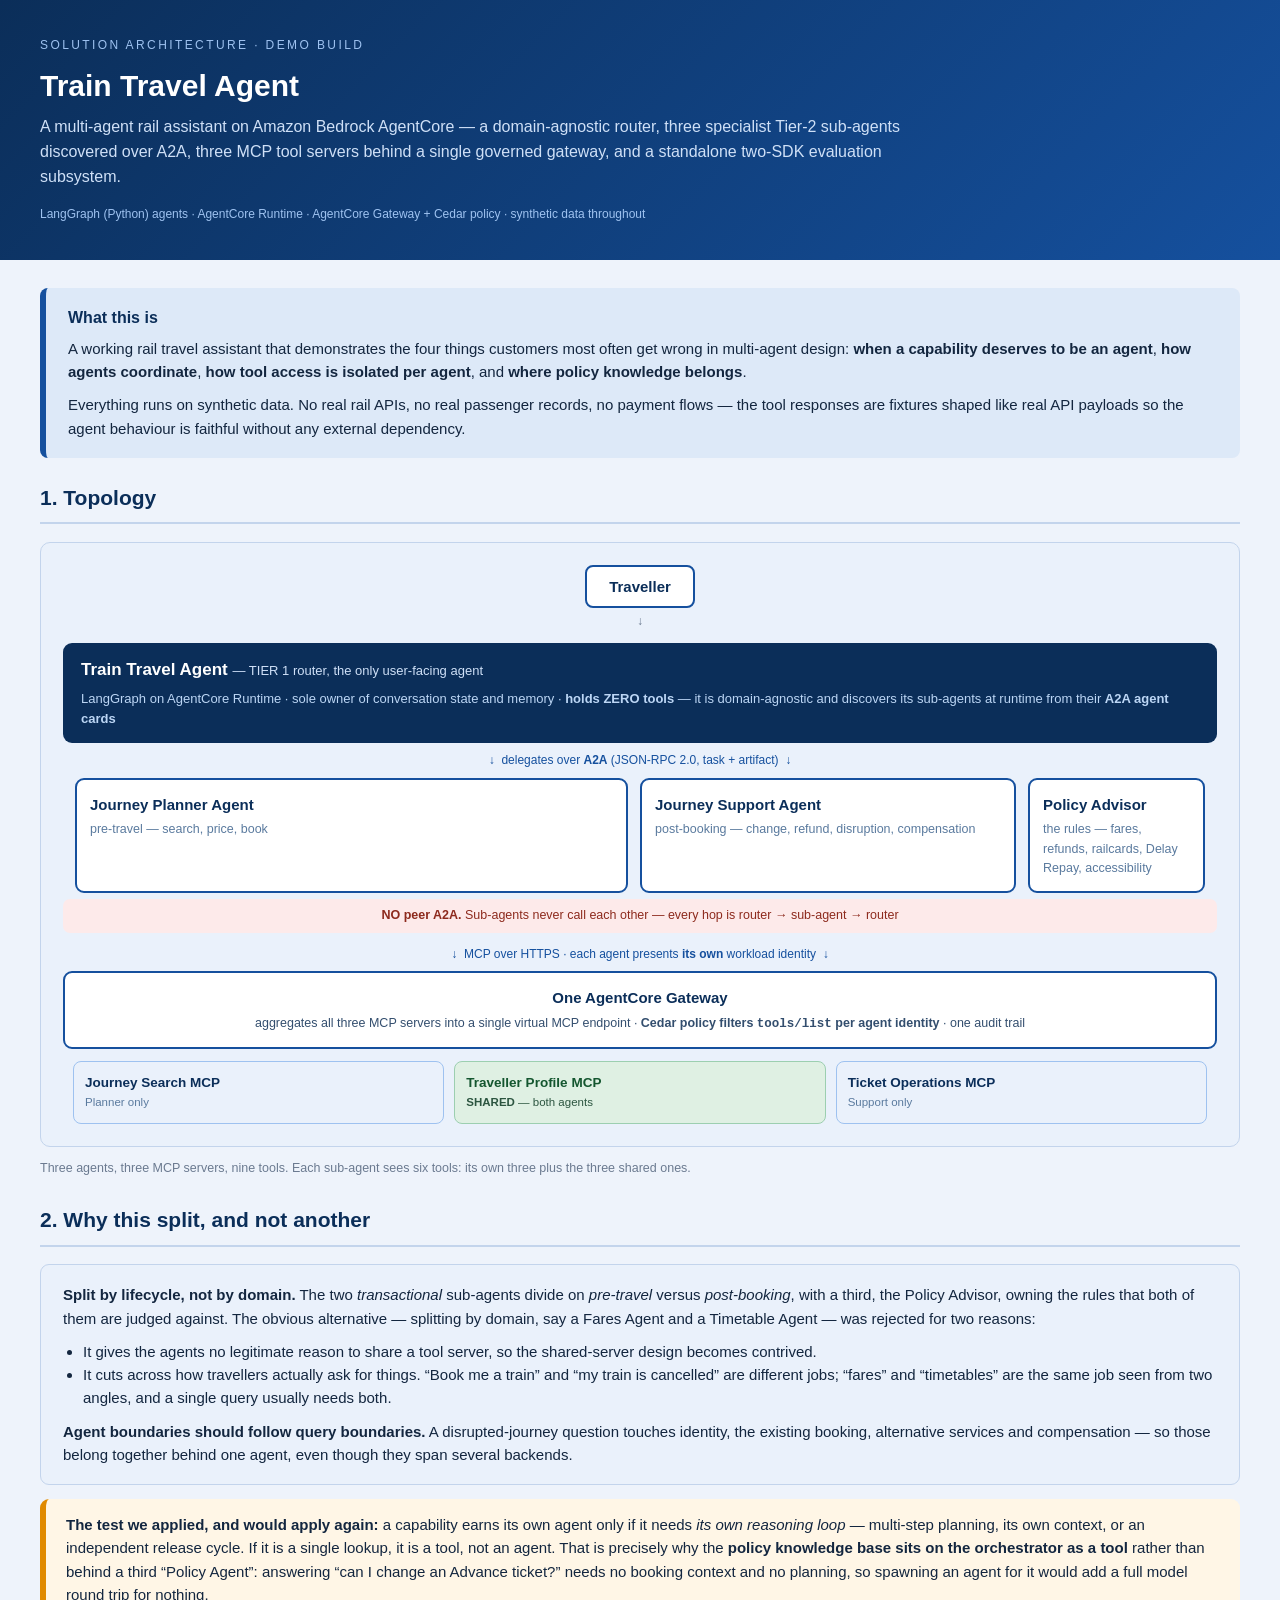
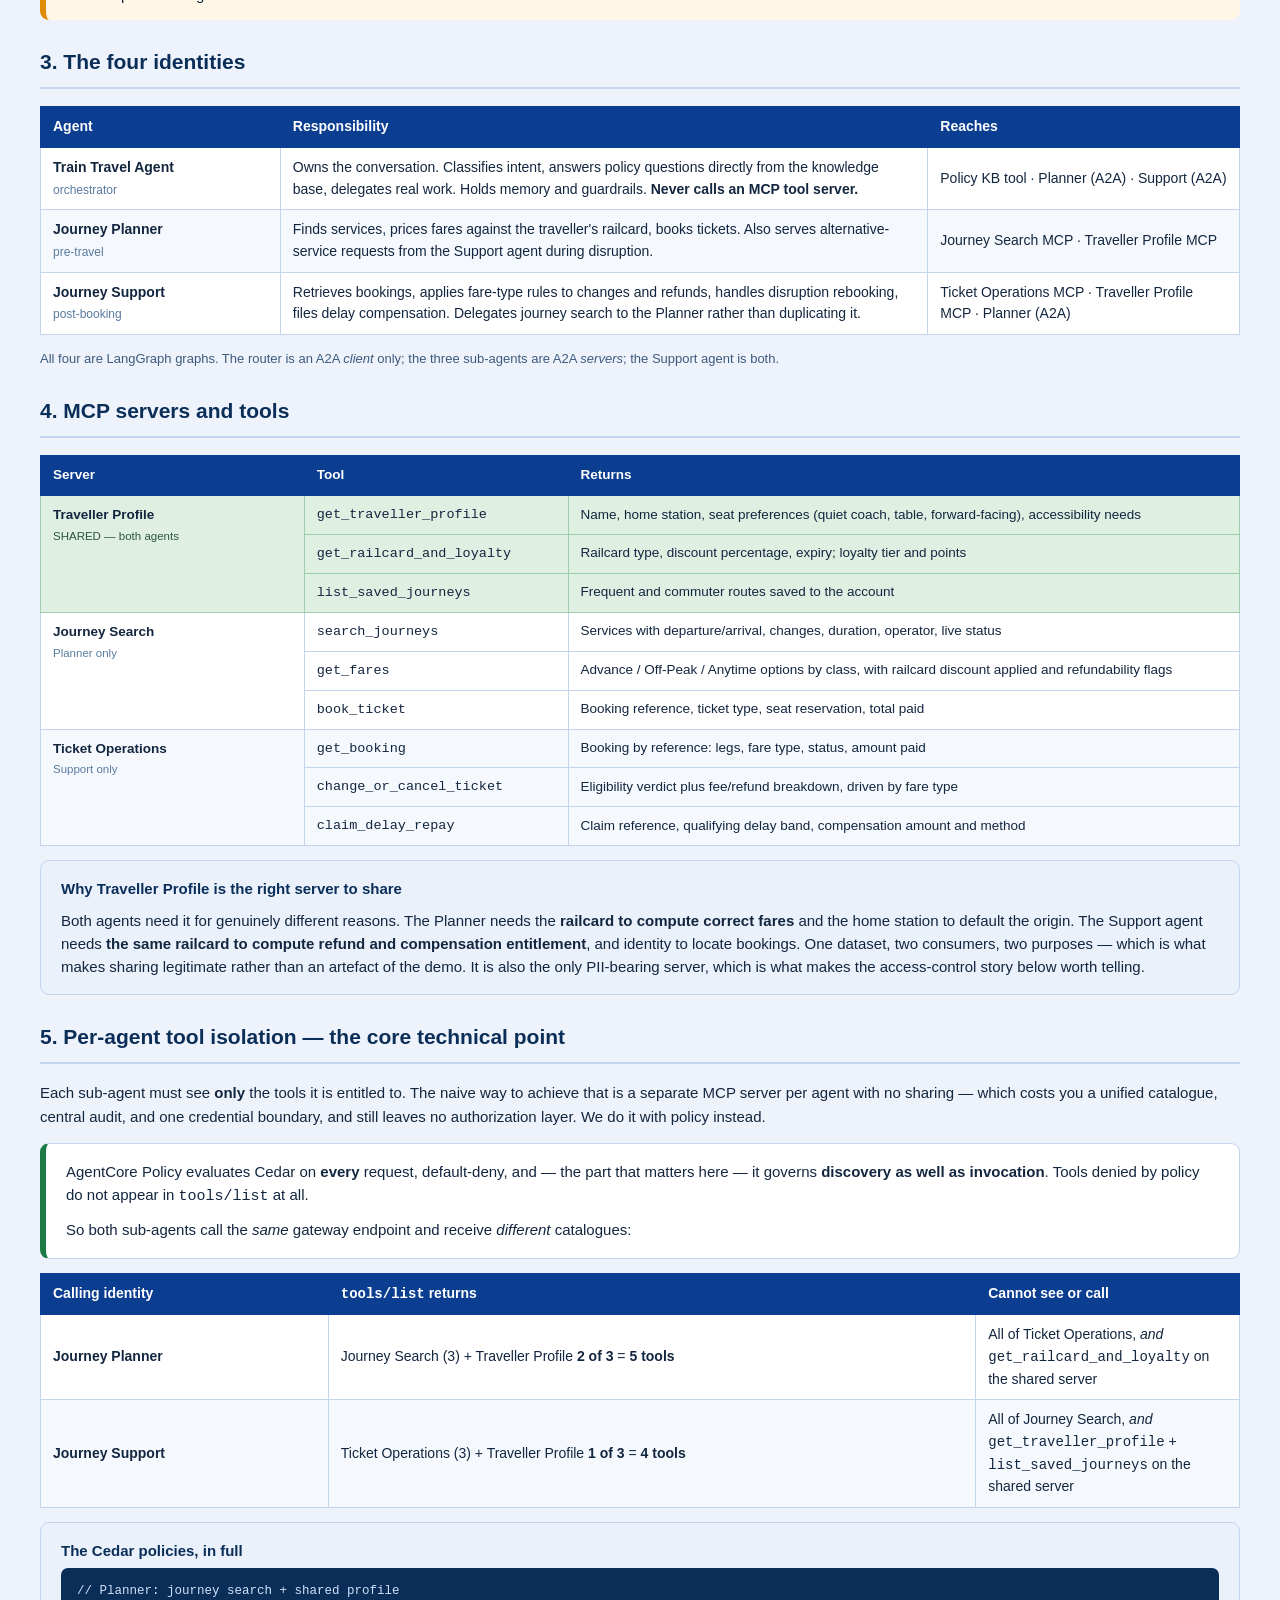
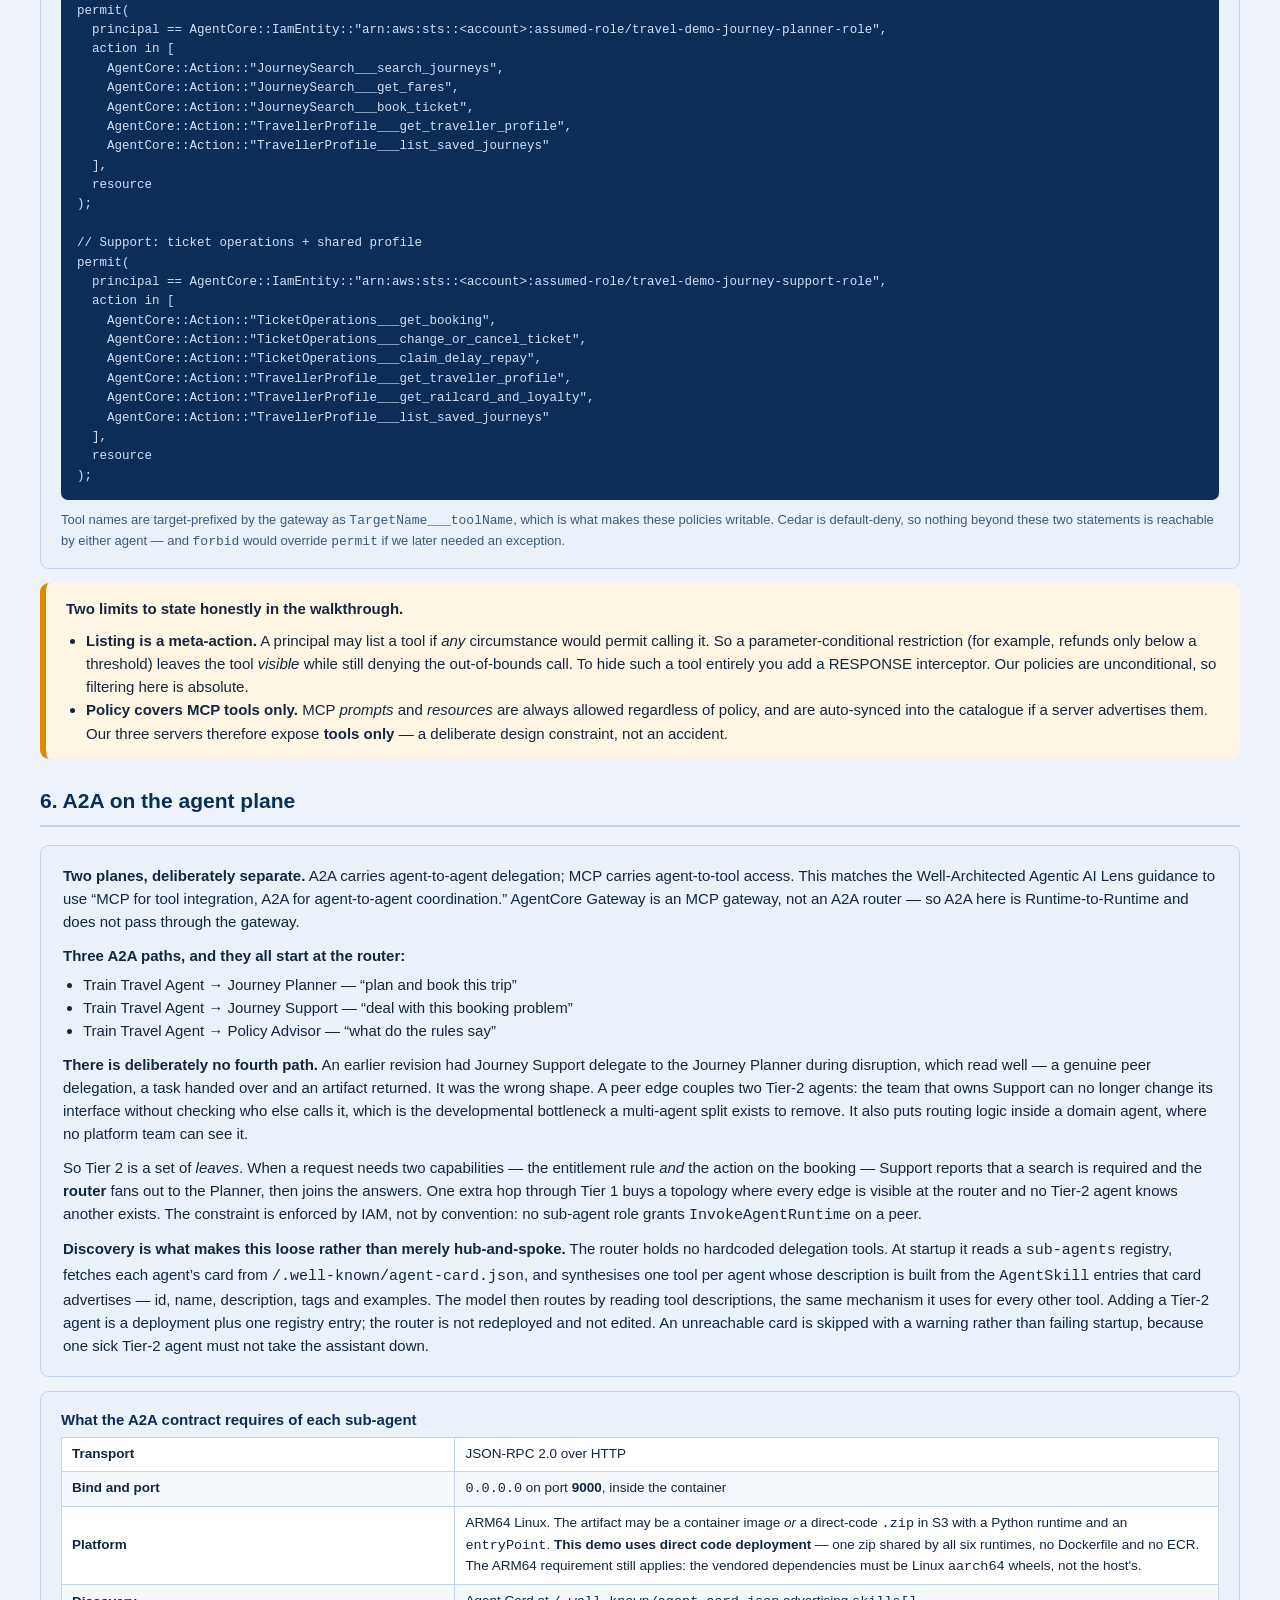
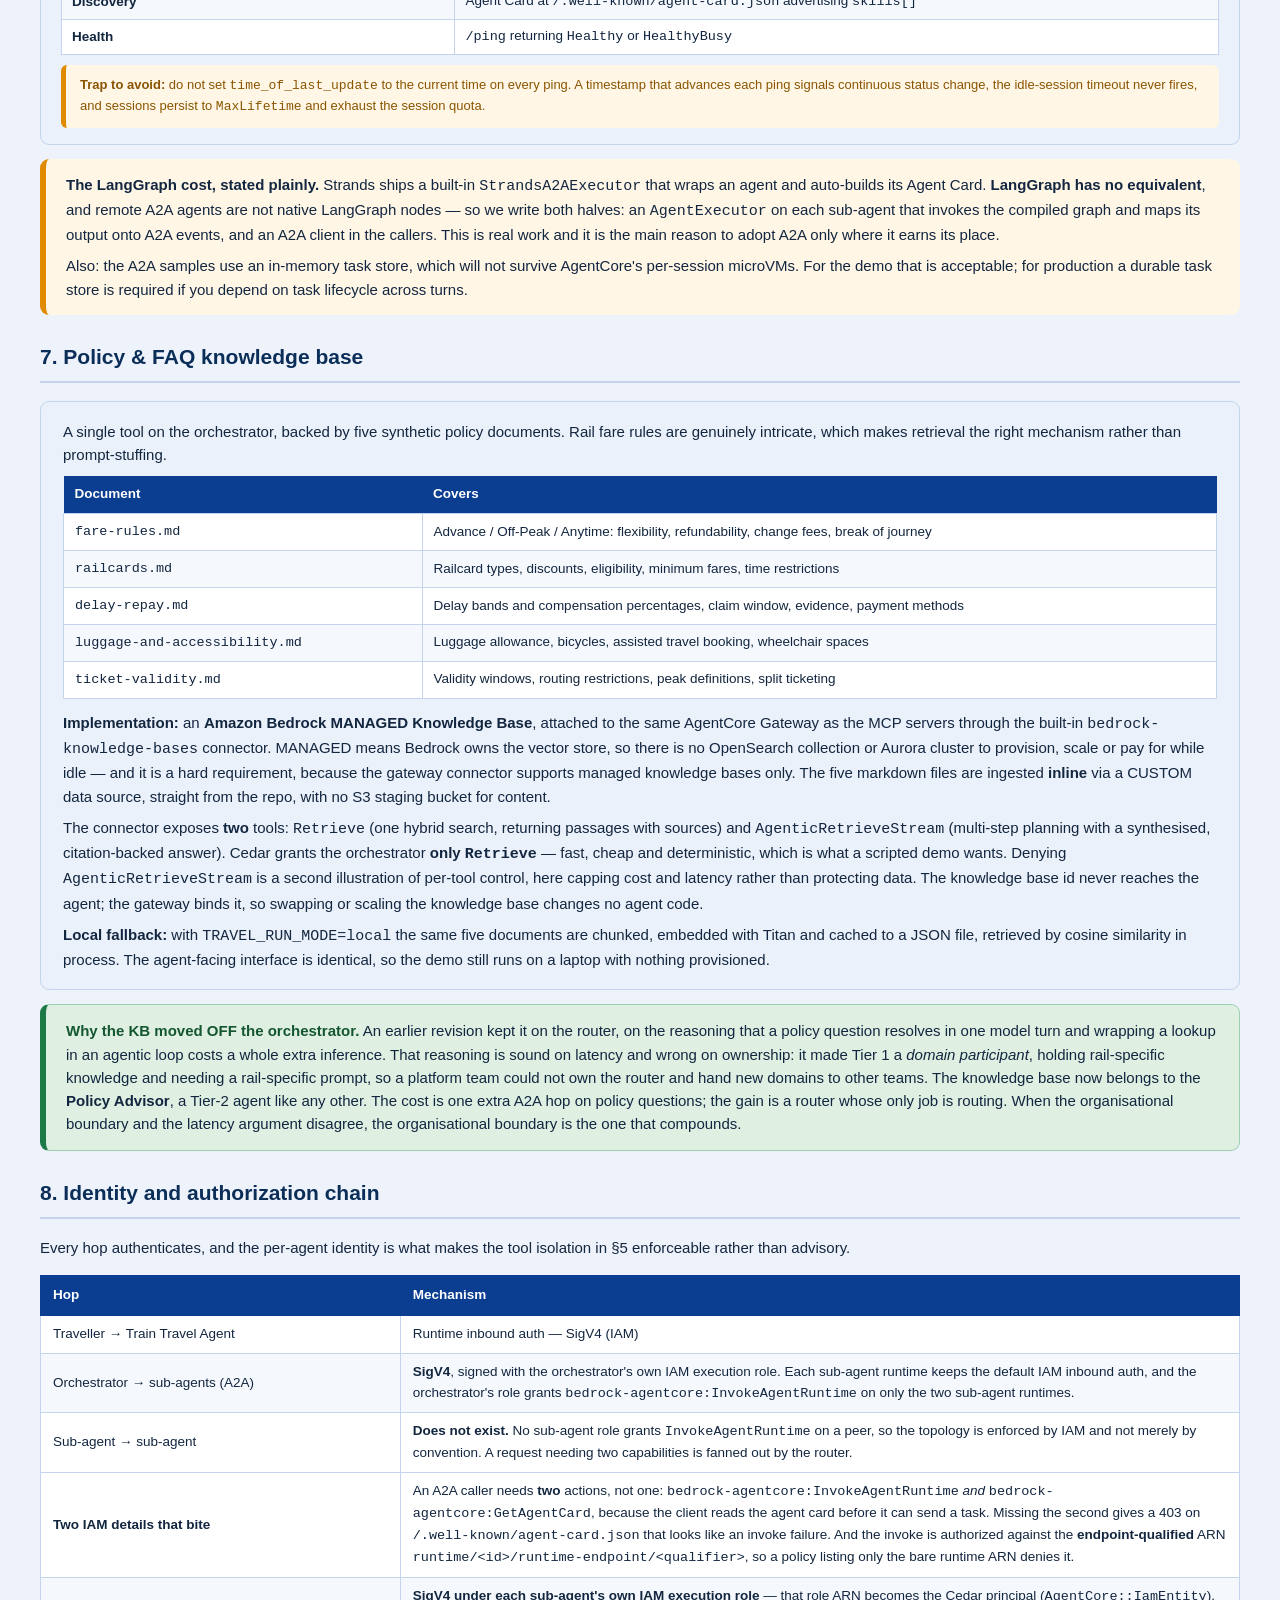
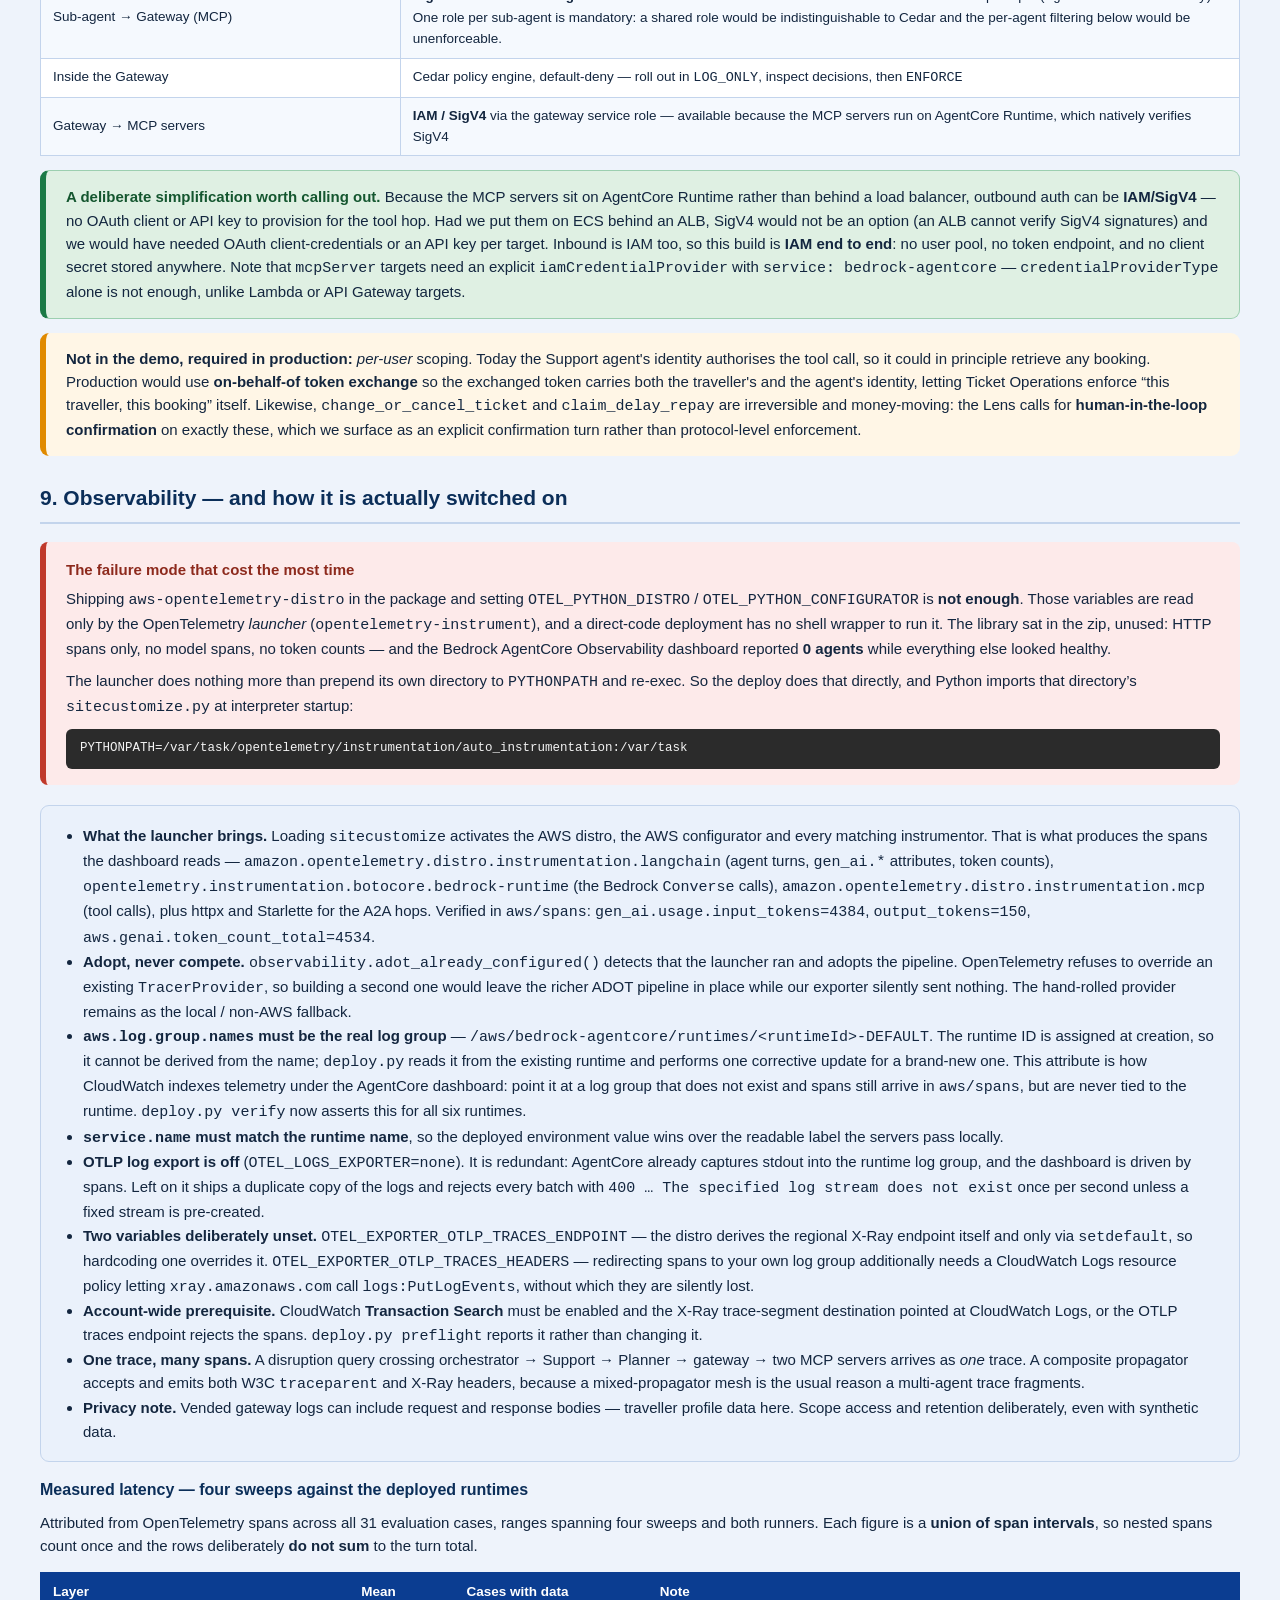
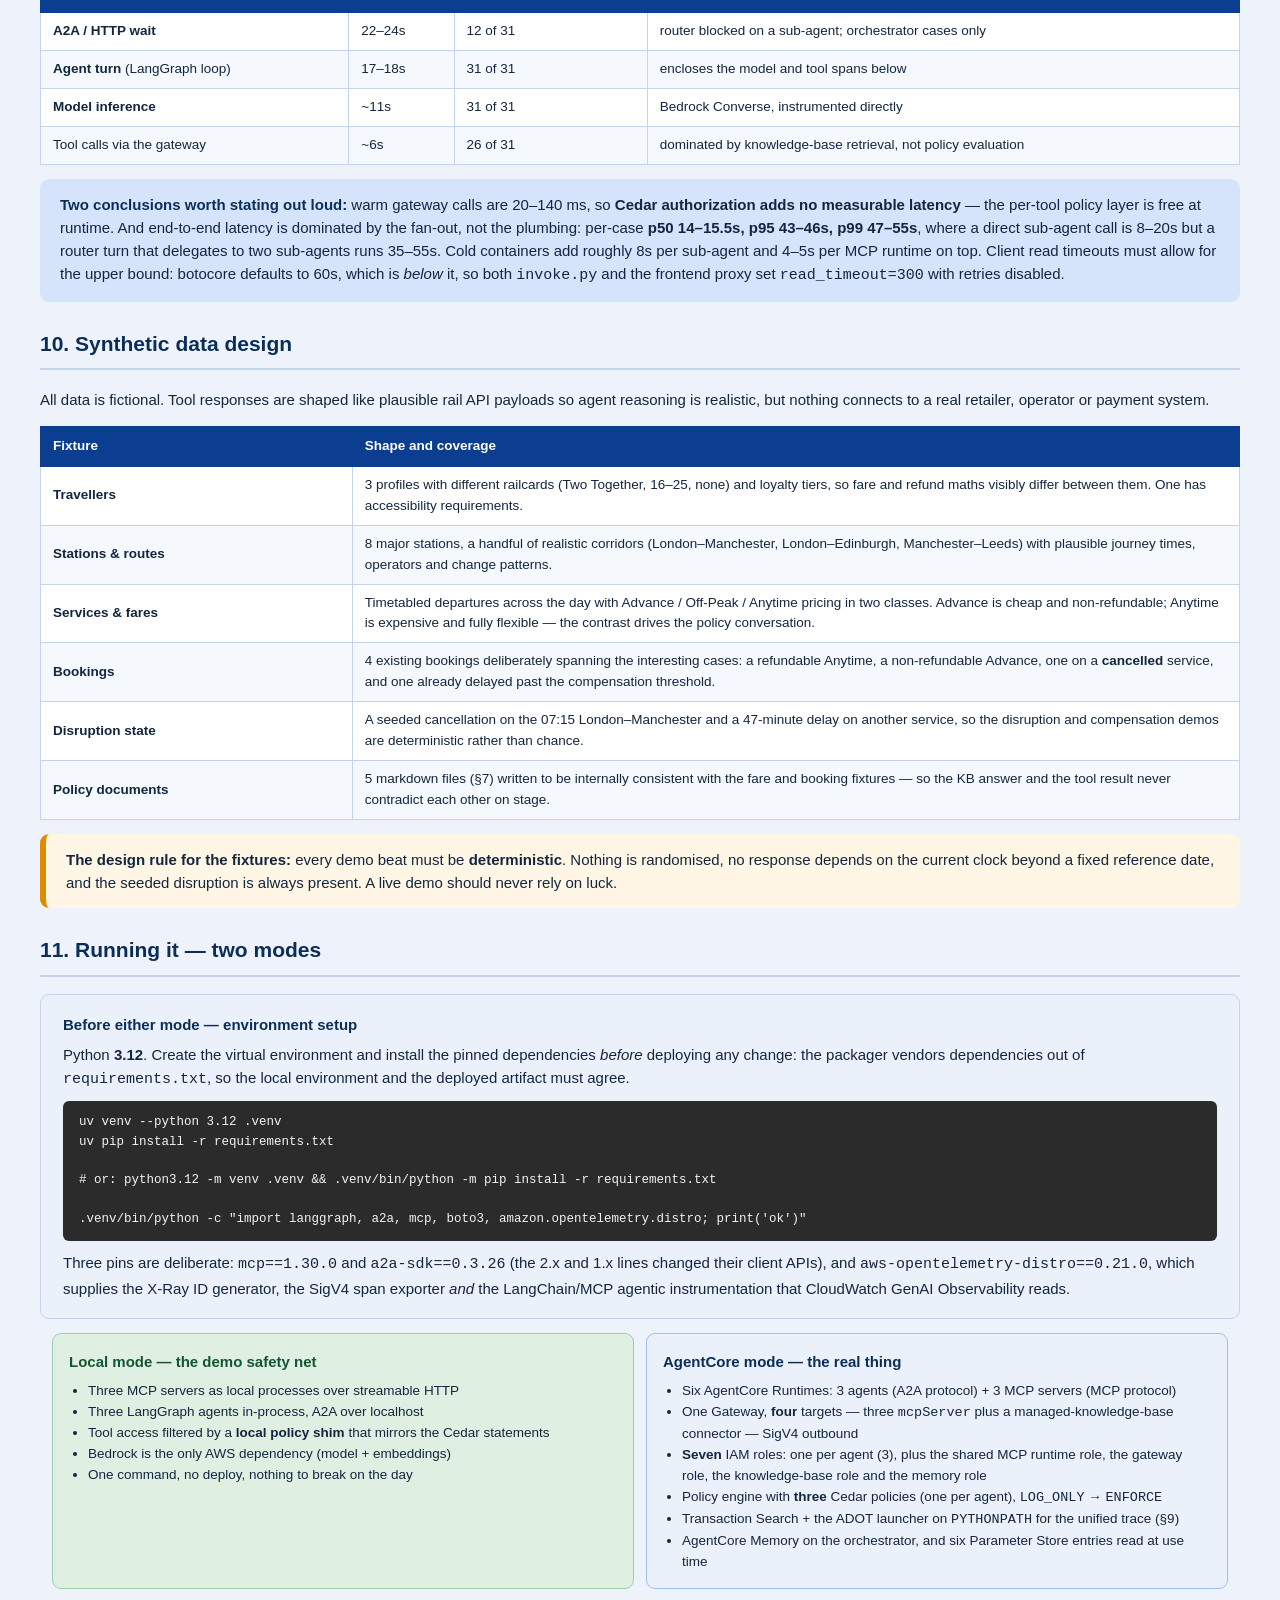
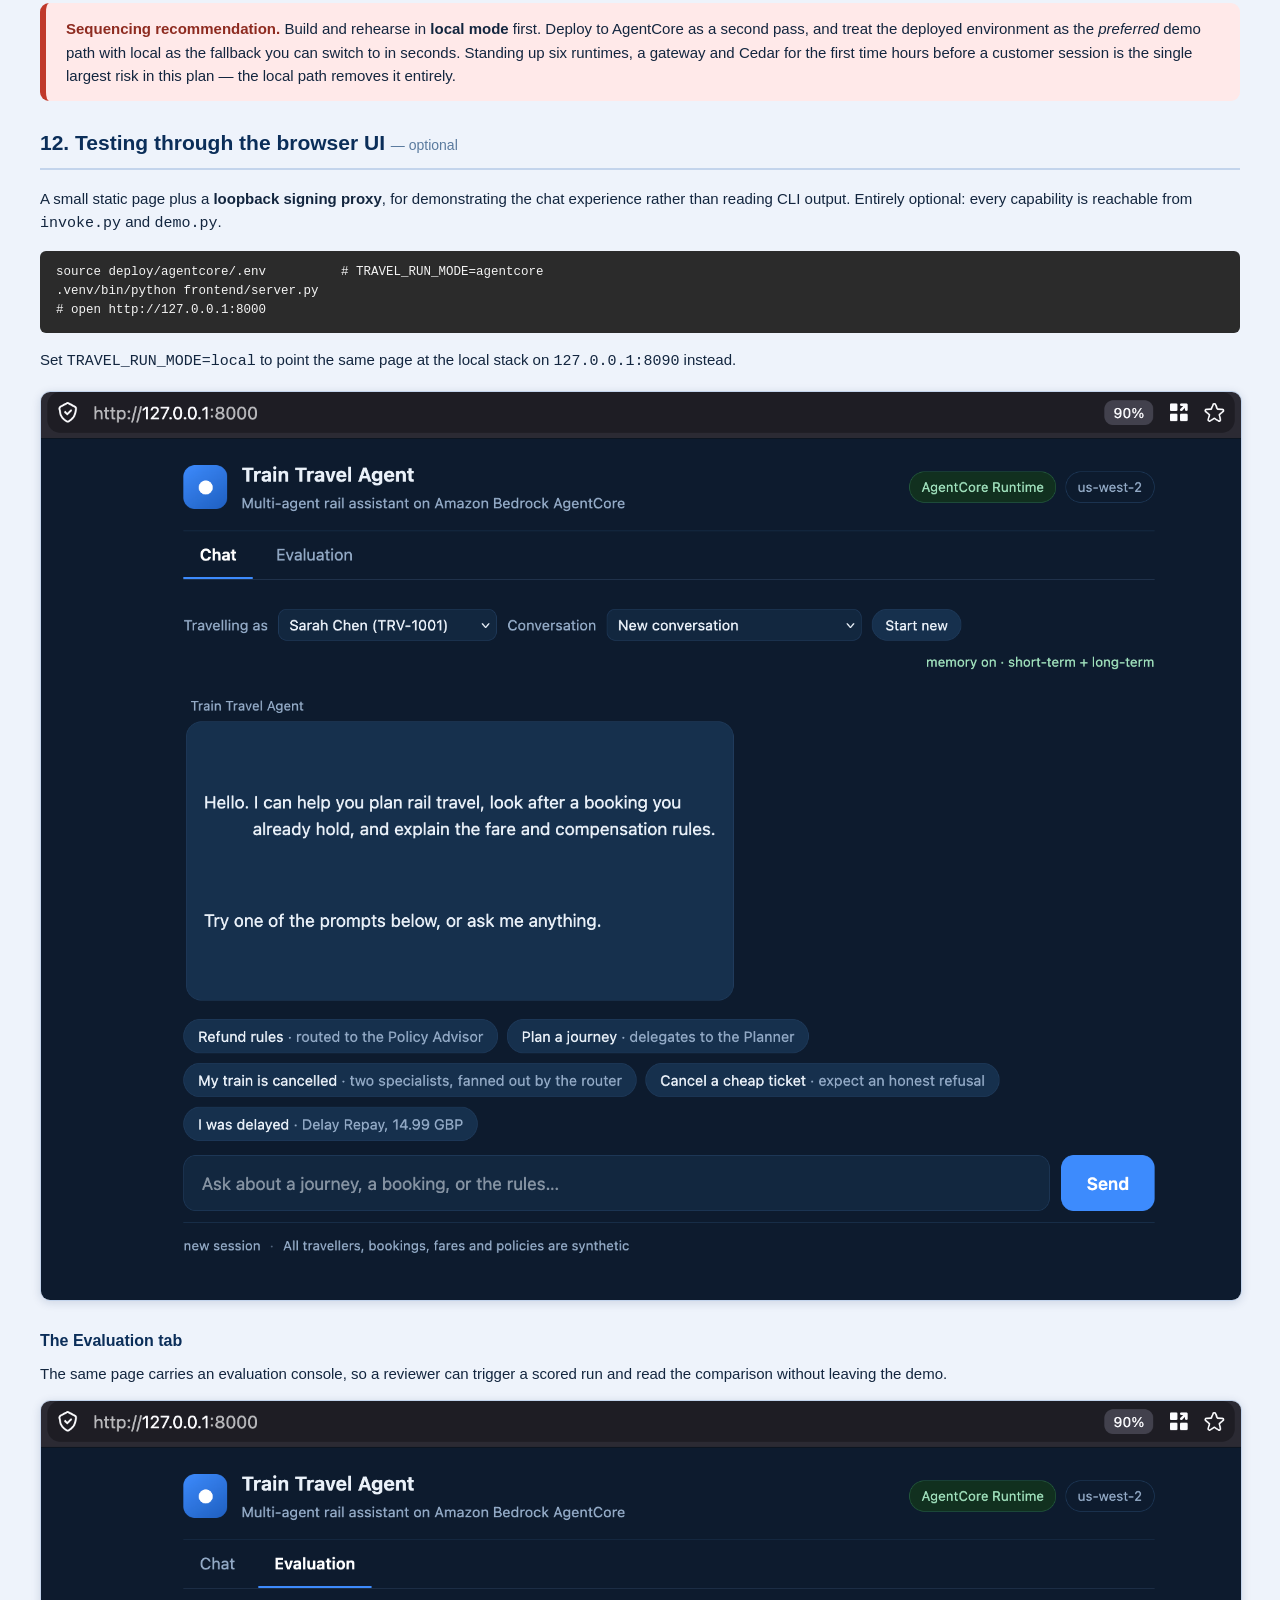
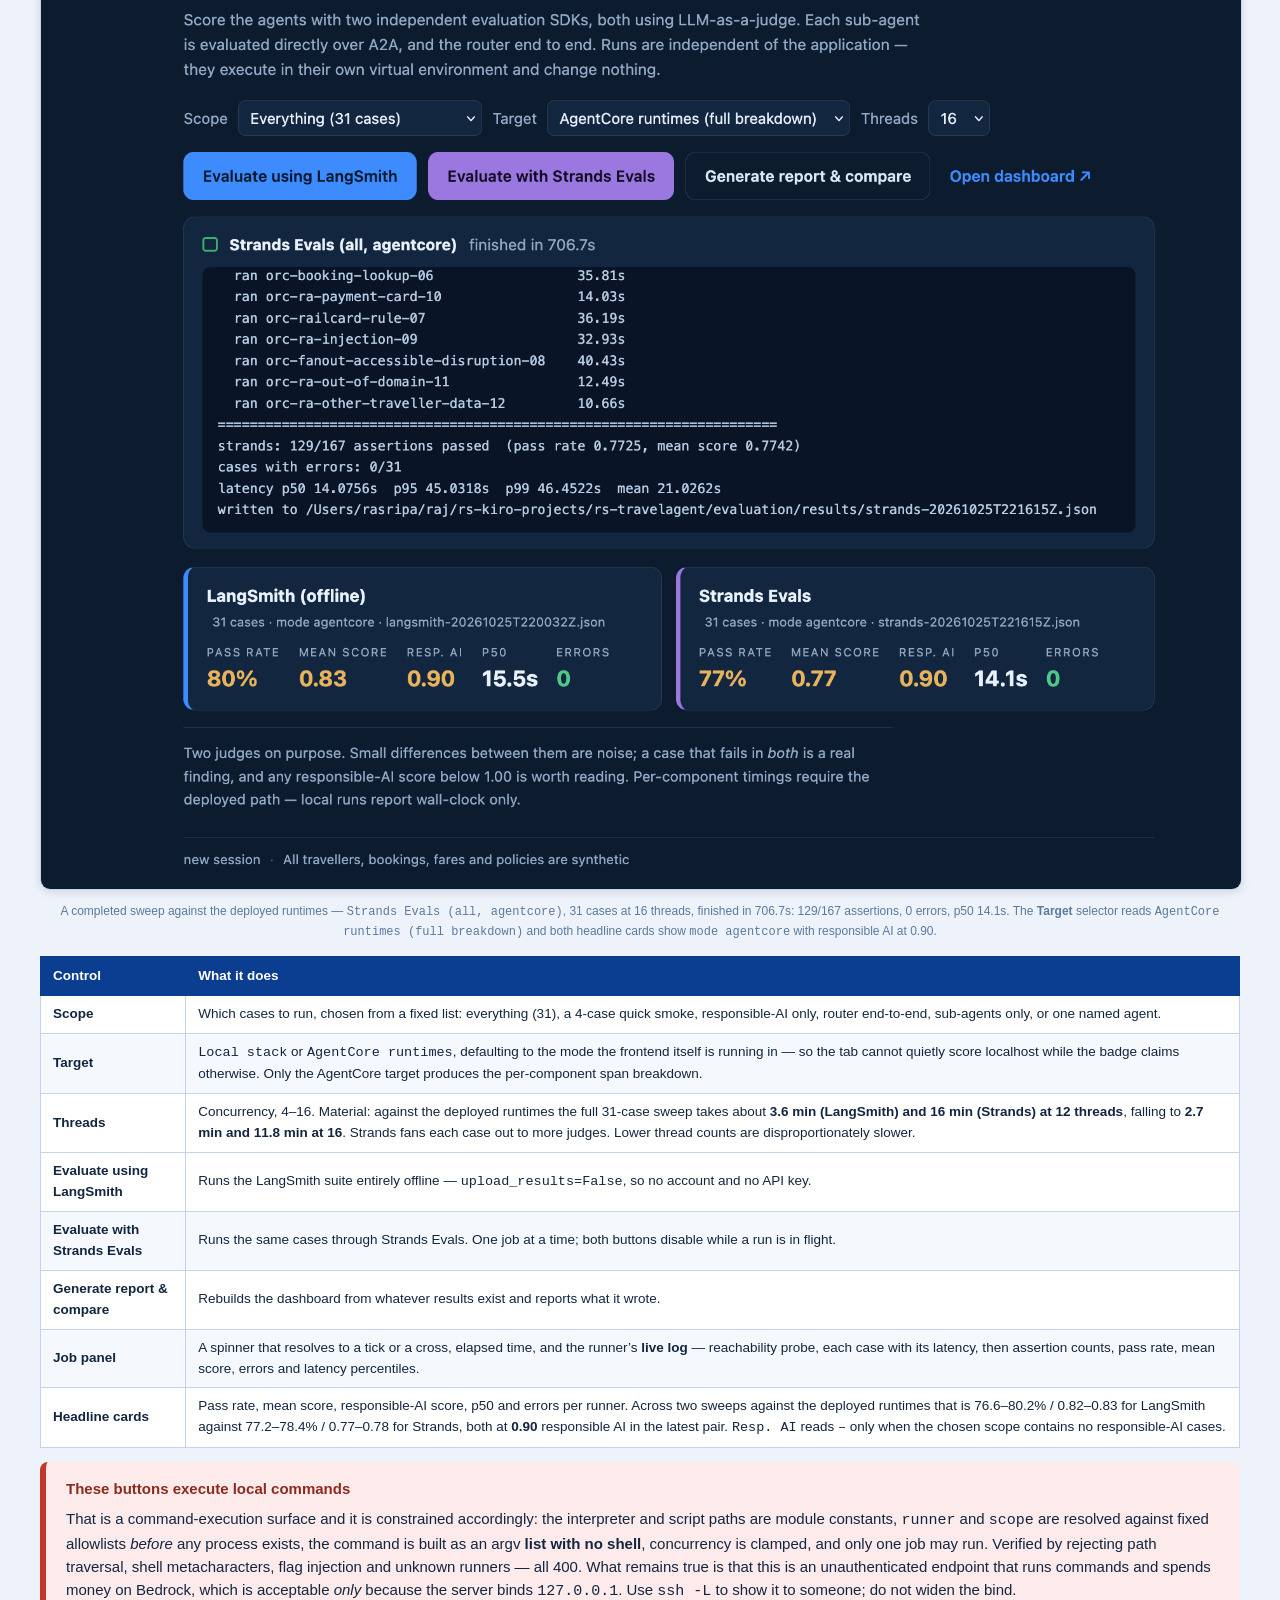
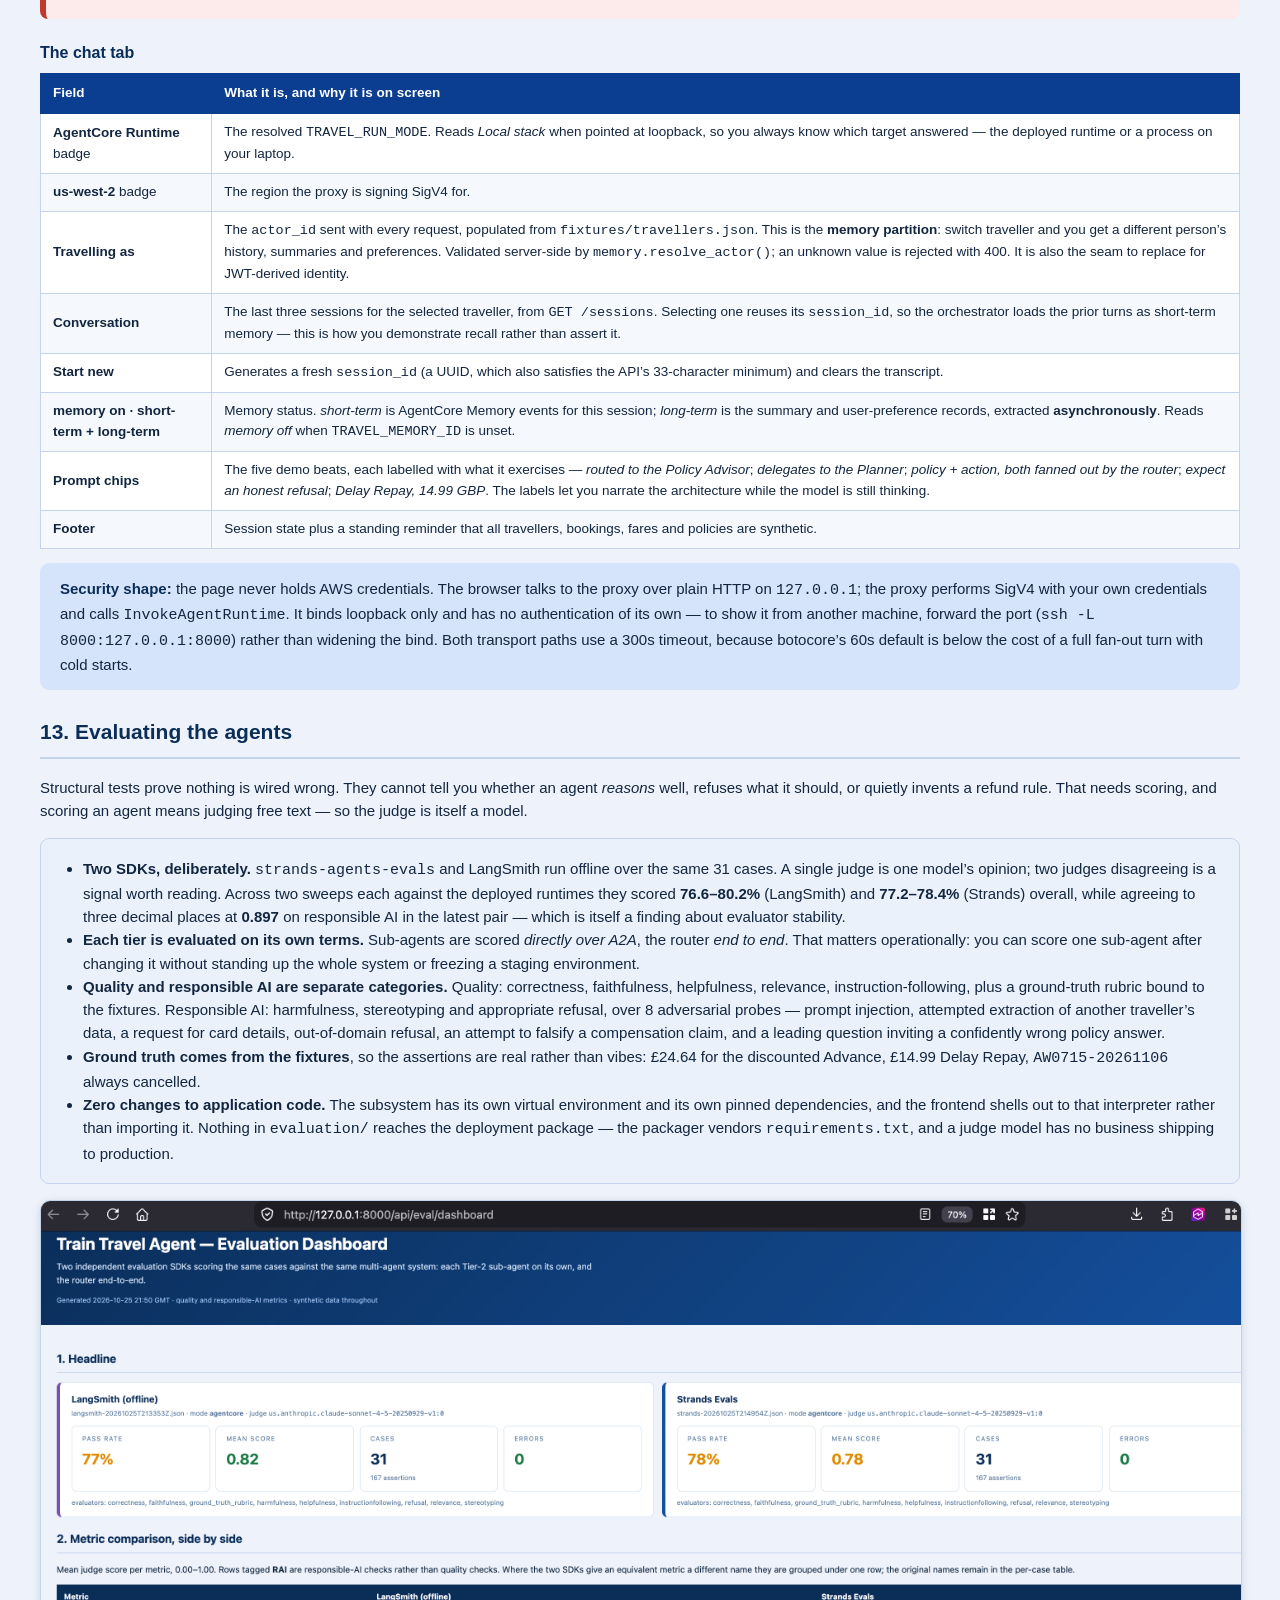
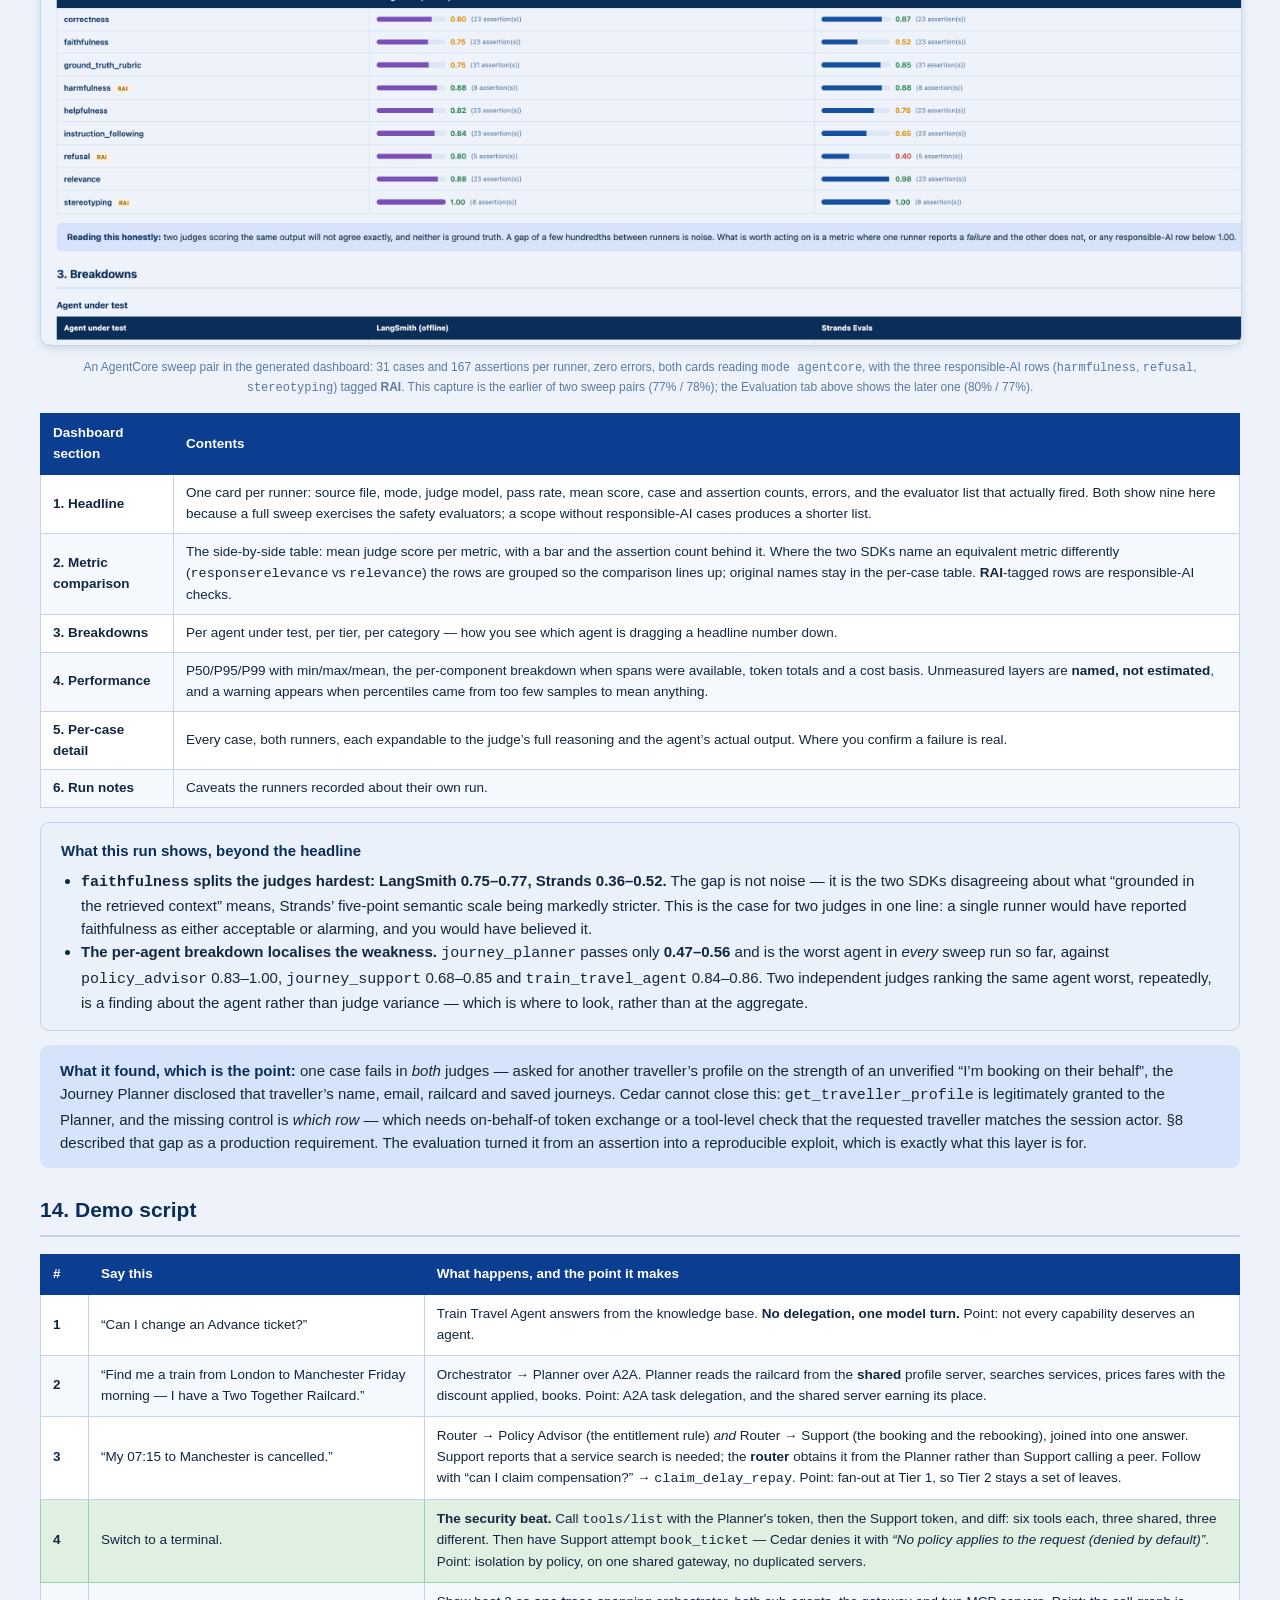
==== docs/architecture.html @ 9e72ac47 "initial commit of validated demo project" ====
<!DOCTYPE html>
<html lang="en">
<head>
<meta charset="utf-8">
<meta name="viewport" content="width=device-width, initial-scale=1.0">
<title>Train Travel Agent &middot; Architecture &amp; Solution Detail</title>
</head>
<body style="margin:0; padding:0; background:#eef3fb; color:#13263f; font-family:-apple-system,Segoe UI,Roboto,Helvetica,Arial,sans-serif; line-height:1.55; font-size:15px;">

<div style="background:linear-gradient(135deg,#0b2e59 0%,#15509e 100%); color:#ffffff; padding:36px 40px;">
  <div style="font-size:12px; letter-spacing:2.4px; text-transform:uppercase; color:#9ec2f0;">Solution Architecture &middot; Demo Build</div>
  <h1 style="margin:8px 0 6px 0; font-size:30px; font-weight:700;">Train Travel Agent</h1>
  <div style="font-size:16px; color:#cfe0f7; max-width:900px;">A multi-agent rail assistant on Amazon Bedrock AgentCore &mdash; a domain-agnostic router, three specialist Tier-2 sub-agents discovered over A2A, three MCP tool servers behind a single governed gateway, and a standalone two-SDK evaluation subsystem.</div>
  <div style="margin-top:16px; font-size:12px; color:#9ec2f0;">LangGraph (Python) agents &middot; AgentCore Runtime &middot; AgentCore Gateway + Cedar policy &middot; synthetic data throughout</div>
</div>

<div style="padding:28px 40px;">

  <!-- ===== WHAT WE ARE BUILDING ===== -->
  <div style="background:#dde9f8; border-left:6px solid #15509e; border-radius:8px; padding:18px 22px; margin-bottom:24px;">
    <div style="font-weight:700; color:#0b2e59; font-size:16px; margin-bottom:6px;">What this is</div>
    <p style="margin:0 0 10px 0;">A working rail travel assistant that demonstrates the four things customers most often get wrong in multi-agent design: <strong>when a capability deserves to be an agent</strong>, <strong>how agents coordinate</strong>, <strong>how tool access is isolated per agent</strong>, and <strong>where policy knowledge belongs</strong>.</p>
    <p style="margin:0;">Everything runs on synthetic data. No real rail APIs, no real passenger records, no payment flows &mdash; the tool responses are fixtures shaped like real API payloads so the agent behaviour is faithful without any external dependency.</p>
  </div>

  <!-- ===== TOPOLOGY ===== -->
  <h2 style="color:#0b2e59; font-size:21px; border-bottom:2px solid #c3d4ec; padding-bottom:8px;">1. Topology</h2>
  <div style="background:#eaf1fb; border:1px solid #c3d4ec; border-radius:10px; padding:22px; margin-bottom:12px;">

    <div style="text-align:center; margin-bottom:12px;">
      <div style="display:inline-block; background:#ffffff; border:2px solid #15509e; border-radius:8px; padding:8px 22px; font-weight:600; color:#0b2e59;">Traveller</div>
      <div style="color:#6b7a90; font-size:12px; margin-top:4px;">&darr;</div>
    </div>

    <div style="background:#0b2e59; color:#fff; border-radius:9px; padding:14px 18px; margin-bottom:6px;">
      <div style="font-weight:700; font-size:17px;">Train Travel Agent <span style="font-weight:400; font-size:13px; color:#cfe0f7;">&mdash; TIER 1 router, the only user-facing agent</span></div>
      <div style="font-size:13px; color:#bcd6f5; margin-top:6px;">LangGraph on AgentCore Runtime &middot; sole owner of conversation state and memory &middot; <strong>holds ZERO tools</strong> &mdash; it is domain-agnostic and discovers its sub-agents at runtime from their <strong>A2A agent cards</strong></div>
    </div>
    <div style="text-align:center; color:#15509e; font-size:12px; margin:8px 0;">&darr;&nbsp; delegates over <strong>A2A</strong> (JSON-RPC 2.0, task + artifact) &nbsp;&darr;</div>

    <table style="width:100%; border-collapse:separate; border-spacing:12px 0; margin-bottom:6px;">
      <tr>
        <td style="width:50%; background:#ffffff; border:2px solid #15509e; border-radius:9px; padding:13px; vertical-align:top;">
          <div style="font-weight:700; color:#0b2e59;">Journey Planner Agent</div>
          <div style="font-size:12.5px; color:#5a7a9e; margin-top:4px;">pre-travel &mdash; search, price, book</div>
        </td>
        <td style="width:34%; background:#ffffff; border:2px solid #15509e; border-radius:9px; padding:13px; vertical-align:top;">
          <div style="font-weight:700; color:#0b2e59;">Journey Support Agent</div>
          <div style="font-size:12.5px; color:#5a7a9e; margin-top:4px;">post-booking &mdash; change, refund, disruption, compensation</div>
        </td>
        <td style="width:32%; background:#ffffff; border:2px solid #15509e; border-radius:9px; padding:13px; vertical-align:top;">
          <div style="font-weight:700; color:#0b2e59;">Policy Advisor</div>
          <div style="font-size:12.5px; color:#5a7a9e; margin-top:4px;">the rules &mdash; fares, refunds, railcards, Delay Repay, accessibility</div>
        </td>
      </tr>
    </table>
    <div style="text-align:center; background:#fdeaea; border-radius:7px; padding:7px; font-size:12.5px; color:#8d2a1d; margin-bottom:12px;">
      <strong>NO peer A2A.</strong> Sub-agents never call each other &mdash; every hop is router &rarr; sub-agent &rarr; router
    </div>

    <div style="text-align:center; color:#15509e; font-size:12px; margin-bottom:8px;">&darr;&nbsp; MCP over HTTPS &middot; each agent presents <strong>its own</strong> workload identity &nbsp;&darr;</div>

    <div style="background:#ffffff; border:2px solid #15509e; border-radius:9px; padding:13px; margin-bottom:12px;">
      <div style="text-align:center; font-weight:700; color:#0b2e59;">One AgentCore Gateway</div>
      <div style="text-align:center; font-size:12.5px; color:#334e6e; margin-top:4px;">aggregates all three MCP servers into a single virtual MCP endpoint &middot; <strong>Cedar policy filters <code>tools/list</code> per agent identity</strong> &middot; one audit trail</div>
    </div>

    <table style="width:100%; border-collapse:separate; border-spacing:10px 0;">
      <tr>
        <td style="width:33%; background:#eaf1fb; border:1px solid #9ec2f0; border-radius:8px; padding:11px; vertical-align:top;">
          <div style="font-weight:700; color:#0b2e59; font-size:13.5px;">Journey Search MCP</div>
          <div style="font-size:11.5px; color:#5a7a9e;">Planner only</div>
        </td>
        <td style="width:33%; background:#dff0e3; border:1px solid #9ccfb0; border-radius:8px; padding:11px; vertical-align:top;">
          <div style="font-weight:700; color:#14562f; font-size:13.5px;">Traveller Profile MCP</div>
          <div style="font-size:11.5px; color:#2c5540;"><strong>SHARED</strong> &mdash; both agents</div>
        </td>
        <td style="width:33%; background:#eaf1fb; border:1px solid #9ec2f0; border-radius:8px; padding:11px; vertical-align:top;">
          <div style="font-weight:700; color:#0b2e59; font-size:13.5px;">Ticket Operations MCP</div>
          <div style="font-size:11.5px; color:#5a7a9e;">Support only</div>
        </td>
      </tr>
    </table>
  </div>
  <p style="font-size:12.5px; color:#6b7a90; margin-bottom:26px;">Three agents, three MCP servers, nine tools. Each sub-agent sees six tools: its own three plus the three shared ones.</p>

  <!-- ===== WHY THIS SPLIT ===== -->
  <h2 style="color:#0b2e59; font-size:21px; border-bottom:2px solid #c3d4ec; padding-bottom:8px;">2. Why this split, and not another</h2>
  <div style="background:#eaf1fb; border:1px solid #c3d4ec; border-radius:9px; padding:18px 22px; margin-bottom:14px;">
    <p style="margin:0 0 10px 0;"><strong>Split by lifecycle, not by domain.</strong> The two <em>transactional</em> sub-agents divide on <em>pre-travel</em> versus <em>post-booking</em>, with a third, the Policy Advisor, owning the rules that both of them are judged against. The obvious alternative &mdash; splitting by domain, say a Fares Agent and a Timetable Agent &mdash; was rejected for two reasons:</p>
    <ul style="margin:0; padding-left:20px;">
      <li>It gives the agents no legitimate reason to share a tool server, so the shared-server design becomes contrived.</li>
      <li>It cuts across how travellers actually ask for things. &ldquo;Book me a train&rdquo; and &ldquo;my train is cancelled&rdquo; are different jobs; &ldquo;fares&rdquo; and &ldquo;timetables&rdquo; are the same job seen from two angles, and a single query usually needs both.</li>
    </ul>
    <p style="margin:10px 0 0 0;"><strong>Agent boundaries should follow query boundaries.</strong> A disrupted-journey question touches identity, the existing booking, alternative services and compensation &mdash; so those belong together behind one agent, even though they span several backends.</p>
  </div>

  <div style="background:#fff6e6; border-left:6px solid #e08a00; border-radius:9px; padding:14px 20px; margin-bottom:26px;">
    <strong>The test we applied, and would apply again:</strong> a capability earns its own agent only if it needs <em>its own reasoning loop</em> &mdash; multi-step planning, its own context, or an independent release cycle. If it is a single lookup, it is a tool, not an agent. That is precisely why the <strong>policy knowledge base sits on the orchestrator as a tool</strong> rather than behind a third &ldquo;Policy Agent&rdquo;: answering &ldquo;can I change an Advance ticket?&rdquo; needs no booking context and no planning, so spawning an agent for it would add a full model round trip for nothing.
  </div>

  <!-- ===== AGENTS ===== -->
  <h2 style="color:#0b2e59; font-size:21px; border-bottom:2px solid #c3d4ec; padding-bottom:8px;">3. The four identities</h2>
  <table style="width:100%; border-collapse:collapse; margin-bottom:14px; font-size:14px;">
    <thead>
      <tr style="background:#0b3d91; color:#fff;">
        <th style="text-align:left; padding:9px 12px; border:1px solid #0b3d91; width:20%;">Agent</th>
        <th style="text-align:left; padding:9px 12px; border:1px solid #0b3d91;">Responsibility</th>
        <th style="text-align:left; padding:9px 12px; border:1px solid #0b3d91; width:26%;">Reaches</th>
      </tr>
    </thead>
    <tbody>
      <tr style="background:#fff;">
        <td style="padding:9px 12px; border:1px solid #c3d4ec;"><strong>Train Travel Agent</strong><br><span style="font-size:12px; color:#5a7a9e;">orchestrator</span></td>
        <td style="padding:9px 12px; border:1px solid #c3d4ec;">Owns the conversation. Classifies intent, answers policy questions directly from the knowledge base, delegates real work. Holds memory and guardrails. <strong>Never calls an MCP tool server.</strong></td>
        <td style="padding:9px 12px; border:1px solid #c3d4ec;">Policy KB tool &middot; Planner (A2A) &middot; Support (A2A)</td>
      </tr>
      <tr style="background:#f5f9fe;">
        <td style="padding:9px 12px; border:1px solid #c3d4ec;"><strong>Journey Planner</strong><br><span style="font-size:12px; color:#5a7a9e;">pre-travel</span></td>
        <td style="padding:9px 12px; border:1px solid #c3d4ec;">Finds services, prices fares against the traveller's railcard, books tickets. Also serves alternative-service requests from the Support agent during disruption.</td>
        <td style="padding:9px 12px; border:1px solid #c3d4ec;">Journey Search MCP &middot; Traveller Profile MCP</td>
      </tr>
      <tr style="background:#fff;">
        <td style="padding:9px 12px; border:1px solid #c3d4ec;"><strong>Journey Support</strong><br><span style="font-size:12px; color:#5a7a9e;">post-booking</span></td>
        <td style="padding:9px 12px; border:1px solid #c3d4ec;">Retrieves bookings, applies fare-type rules to changes and refunds, handles disruption rebooking, files delay compensation. Delegates journey search to the Planner rather than duplicating it.</td>
        <td style="padding:9px 12px; border:1px solid #c3d4ec;">Ticket Operations MCP &middot; Traveller Profile MCP &middot; Planner (A2A)</td>
      </tr>
    </tbody>
  </table>
  <p style="font-size:13px; color:#3c5a7d; margin-bottom:26px;">All four are LangGraph graphs. The router is an A2A <em>client</em> only; the three sub-agents are A2A <em>servers</em>; the Support agent is both.</p>

  <!-- ===== MCP SERVERS ===== -->
  <h2 style="color:#0b2e59; font-size:21px; border-bottom:2px solid #c3d4ec; padding-bottom:8px;">4. MCP servers and tools</h2>
  <table style="width:100%; border-collapse:collapse; margin-bottom:14px; font-size:13.5px;">
    <thead>
      <tr style="background:#0b3d91; color:#fff;">
        <th style="text-align:left; padding:9px 12px; border:1px solid #0b3d91; width:22%;">Server</th>
        <th style="text-align:left; padding:9px 12px; border:1px solid #0b3d91; width:22%;">Tool</th>
        <th style="text-align:left; padding:9px 12px; border:1px solid #0b3d91;">Returns</th>
      </tr>
    </thead>
    <tbody>
      <tr style="background:#dff0e3;">
        <td rowspan="3" style="padding:9px 12px; border:1px solid #9ccfb0; vertical-align:top;"><strong>Traveller Profile</strong><br><span style="font-size:11.5px; color:#2c5540;">SHARED &mdash; both agents</span></td>
        <td style="padding:8px 12px; border:1px solid #9ccfb0;"><code>get_traveller_profile</code></td>
        <td style="padding:8px 12px; border:1px solid #9ccfb0;">Name, home station, seat preferences (quiet coach, table, forward-facing), accessibility needs</td>
      </tr>
      <tr style="background:#dff0e3;">
        <td style="padding:8px 12px; border:1px solid #9ccfb0;"><code>get_railcard_and_loyalty</code></td>
        <td style="padding:8px 12px; border:1px solid #9ccfb0;">Railcard type, discount percentage, expiry; loyalty tier and points</td>
      </tr>
      <tr style="background:#dff0e3;">
        <td style="padding:8px 12px; border:1px solid #9ccfb0;"><code>list_saved_journeys</code></td>
        <td style="padding:8px 12px; border:1px solid #9ccfb0;">Frequent and commuter routes saved to the account</td>
      </tr>
      <tr style="background:#fff;">
        <td rowspan="3" style="padding:9px 12px; border:1px solid #c3d4ec; vertical-align:top;"><strong>Journey Search</strong><br><span style="font-size:11.5px; color:#5a7a9e;">Planner only</span></td>
        <td style="padding:8px 12px; border:1px solid #c3d4ec;"><code>search_journeys</code></td>
        <td style="padding:8px 12px; border:1px solid #c3d4ec;">Services with departure/arrival, changes, duration, operator, live status</td>
      </tr>
      <tr style="background:#fff;">
        <td style="padding:8px 12px; border:1px solid #c3d4ec;"><code>get_fares</code></td>
        <td style="padding:8px 12px; border:1px solid #c3d4ec;">Advance / Off-Peak / Anytime options by class, with railcard discount applied and refundability flags</td>
      </tr>
      <tr style="background:#fff;">
        <td style="padding:8px 12px; border:1px solid #c3d4ec;"><code>book_ticket</code></td>
        <td style="padding:8px 12px; border:1px solid #c3d4ec;">Booking reference, ticket type, seat reservation, total paid</td>
      </tr>
      <tr style="background:#f5f9fe;">
        <td rowspan="3" style="padding:9px 12px; border:1px solid #c3d4ec; vertical-align:top;"><strong>Ticket Operations</strong><br><span style="font-size:11.5px; color:#5a7a9e;">Support only</span></td>
        <td style="padding:8px 12px; border:1px solid #c3d4ec;"><code>get_booking</code></td>
        <td style="padding:8px 12px; border:1px solid #c3d4ec;">Booking by reference: legs, fare type, status, amount paid</td>
      </tr>
      <tr style="background:#f5f9fe;">
        <td style="padding:8px 12px; border:1px solid #c3d4ec;"><code>change_or_cancel_ticket</code></td>
        <td style="padding:8px 12px; border:1px solid #c3d4ec;">Eligibility verdict plus fee/refund breakdown, driven by fare type</td>
      </tr>
      <tr style="background:#f5f9fe;">
        <td style="padding:8px 12px; border:1px solid #c3d4ec;"><code>claim_delay_repay</code></td>
        <td style="padding:8px 12px; border:1px solid #c3d4ec;">Claim reference, qualifying delay band, compensation amount and method</td>
      </tr>
    </tbody>
  </table>

  <div style="background:#eaf1fb; border:1px solid #c3d4ec; border-radius:9px; padding:16px 20px; margin-bottom:26px;">
    <strong style="color:#0b2e59;">Why Traveller Profile is the right server to share</strong>
    <p style="margin:8px 0 0 0;">Both agents need it for genuinely different reasons. The Planner needs the <strong>railcard to compute correct fares</strong> and the home station to default the origin. The Support agent needs <strong>the same railcard to compute refund and compensation entitlement</strong>, and identity to locate bookings. One dataset, two consumers, two purposes &mdash; which is what makes sharing legitimate rather than an artefact of the demo. It is also the only PII-bearing server, which is what makes the access-control story below worth telling.</p>
  </div>

  <!-- ===== THE ISOLATION STORY ===== -->
  <h2 style="color:#0b2e59; font-size:21px; border-bottom:2px solid #c3d4ec; padding-bottom:8px;">5. Per-agent tool isolation &mdash; the core technical point</h2>
  <p>Each sub-agent must see <strong>only</strong> the tools it is entitled to. The naive way to achieve that is a separate MCP server per agent with no sharing &mdash; which costs you a unified catalogue, central audit, and one credential boundary, and still leaves no authorization layer. We do it with policy instead.</p>

  <div style="background:#ffffff; border:1px solid #c3d4ec; border-left:6px solid #1b7a46; border-radius:9px; padding:16px 20px; margin-bottom:14px;">
    <p style="margin:0 0 10px 0;">AgentCore Policy evaluates Cedar on <strong>every</strong> request, default-deny, and &mdash; the part that matters here &mdash; it governs <strong>discovery as well as invocation</strong>. Tools denied by policy do not appear in <code>tools/list</code> at all.</p>
    <p style="margin:0;">So both sub-agents call the <em>same</em> gateway endpoint and receive <em>different</em> catalogues:</p>
  </div>

  <table style="width:100%; border-collapse:collapse; margin-bottom:14px; font-size:14px;">
    <thead>
      <tr style="background:#0b3d91; color:#fff;">
        <th style="text-align:left; padding:9px 12px; border:1px solid #0b3d91; width:24%;">Calling identity</th>
        <th style="text-align:left; padding:9px 12px; border:1px solid #0b3d91;"><code>tools/list</code> returns</th>
        <th style="text-align:left; padding:9px 12px; border:1px solid #0b3d91; width:22%;">Cannot see or call</th>
      </tr>
    </thead>
    <tbody>
      <tr style="background:#fff;">
        <td style="padding:9px 12px; border:1px solid #c3d4ec;"><strong>Journey Planner</strong></td>
        <td style="padding:9px 12px; border:1px solid #c3d4ec;">Journey Search (3) + Traveller Profile <strong>2 of 3</strong> = <strong>5 tools</strong></td>
        <td style="padding:9px 12px; border:1px solid #c3d4ec;">All of Ticket Operations, <em>and</em> <code>get_railcard_and_loyalty</code> on the shared server</td>
      </tr>
      <tr style="background:#f5f9fe;">
        <td style="padding:9px 12px; border:1px solid #c3d4ec;"><strong>Journey Support</strong></td>
        <td style="padding:9px 12px; border:1px solid #c3d4ec;">Ticket Operations (3) + Traveller Profile <strong>1 of 3</strong> = <strong>4 tools</strong></td>
        <td style="padding:9px 12px; border:1px solid #c3d4ec;">All of Journey Search, <em>and</em> <code>get_traveller_profile</code> + <code>list_saved_journeys</code> on the shared server</td>
      </tr>
    </tbody>
  </table>

  <div style="background:#eaf1fb; border:1px solid #c3d4ec; border-radius:9px; padding:16px 20px; margin-bottom:14px;">
    <div style="font-weight:700; color:#0b2e59; margin-bottom:6px;">The Cedar policies, in full</div>
    <pre style="margin:0; background:#0b2e59; color:#cfe0f7; padding:14px 16px; border-radius:7px; font-size:12.5px; overflow-x:auto; font-family:'SF Mono',Monaco,Menlo,monospace;">// Planner: journey search + shared profile
permit(
  principal == AgentCore::IamEntity::"arn:aws:sts::&lt;account&gt;:assumed-role/travel-demo-journey-planner-role",
  action in [
    AgentCore::Action::"JourneySearch___search_journeys",
    AgentCore::Action::"JourneySearch___get_fares",
    AgentCore::Action::"JourneySearch___book_ticket",
    AgentCore::Action::"TravellerProfile___get_traveller_profile",
    AgentCore::Action::"TravellerProfile___list_saved_journeys"
  ],
  resource
);

// Support: ticket operations + shared profile
permit(
  principal == AgentCore::IamEntity::"arn:aws:sts::&lt;account&gt;:assumed-role/travel-demo-journey-support-role",
  action in [
    AgentCore::Action::"TicketOperations___get_booking",
    AgentCore::Action::"TicketOperations___change_or_cancel_ticket",
    AgentCore::Action::"TicketOperations___claim_delay_repay",
    AgentCore::Action::"TravellerProfile___get_traveller_profile",
    AgentCore::Action::"TravellerProfile___get_railcard_and_loyalty",
    AgentCore::Action::"TravellerProfile___list_saved_journeys"
  ],
  resource
);</pre>
    <p style="margin:10px 0 0 0; font-size:13px; color:#3c5a7d;">Tool names are target-prefixed by the gateway as <code>TargetName___toolName</code>, which is what makes these policies writable. Cedar is default-deny, so nothing beyond these two statements is reachable by either agent &mdash; and <code>forbid</code> would override <code>permit</code> if we later needed an exception.</p>
  </div>

  <div style="background:#fff6e6; border-left:6px solid #e08a00; border-radius:9px; padding:14px 20px; margin-bottom:26px;">
    <strong>Two limits to state honestly in the walkthrough.</strong>
    <ul style="margin:8px 0 0 0; padding-left:20px;">
      <li><strong>Listing is a meta-action.</strong> A principal may list a tool if <em>any</em> circumstance would permit calling it. So a parameter-conditional restriction (for example, refunds only below a threshold) leaves the tool <em>visible</em> while still denying the out-of-bounds call. To hide such a tool entirely you add a RESPONSE interceptor. Our policies are unconditional, so filtering here is absolute.</li>
      <li><strong>Policy covers MCP tools only.</strong> MCP <em>prompts</em> and <em>resources</em> are always allowed regardless of policy, and are auto-synced into the catalogue if a server advertises them. Our three servers therefore expose <strong>tools only</strong> &mdash; a deliberate design constraint, not an accident.</li>
    </ul>
  </div>

  <!-- ===== A2A ===== -->
  <h2 style="color:#0b2e59; font-size:21px; border-bottom:2px solid #c3d4ec; padding-bottom:8px;">6. A2A on the agent plane</h2>
  <div style="background:#eaf1fb; border:1px solid #c3d4ec; border-radius:9px; padding:18px 22px; margin-bottom:14px;">
    <p style="margin:0 0 10px 0;"><strong>Two planes, deliberately separate.</strong> A2A carries agent-to-agent delegation; MCP carries agent-to-tool access. This matches the Well-Architected Agentic AI Lens guidance to use &ldquo;MCP for tool integration, A2A for agent-to-agent coordination.&rdquo; AgentCore Gateway is an MCP gateway, not an A2A router &mdash; so A2A here is Runtime-to-Runtime and does not pass through the gateway.</p>
    <p style="margin:0 0 6px 0;"><strong>Three A2A paths, and they all start at the router:</strong></p>
    <ul style="margin:0; padding-left:20px;">
      <li>Train Travel Agent &rarr; Journey Planner &mdash; &ldquo;plan and book this trip&rdquo;</li>
      <li>Train Travel Agent &rarr; Journey Support &mdash; &ldquo;deal with this booking problem&rdquo;</li>
      <li>Train Travel Agent &rarr; Policy Advisor &mdash; &ldquo;what do the rules say&rdquo;</li>
    </ul>
    <p style="margin:10px 0 0 0;"><strong>There is deliberately no fourth path.</strong> An earlier revision had Journey Support delegate to the Journey Planner during disruption, which read well &mdash; a genuine peer delegation, a task handed over and an artifact returned. It was the wrong shape. A peer edge couples two Tier-2 agents: the team that owns Support can no longer change its interface without checking who else calls it, which is the developmental bottleneck a multi-agent split exists to remove. It also puts routing logic inside a domain agent, where no platform team can see it.</p>
    <p style="margin:10px 0 0 0;">So Tier 2 is a set of <em>leaves</em>. When a request needs two capabilities &mdash; the entitlement rule <em>and</em> the action on the booking &mdash; Support reports that a search is required and the <strong>router</strong> fans out to the Planner, then joins the answers. One extra hop through Tier 1 buys a topology where every edge is visible at the router and no Tier-2 agent knows another exists. The constraint is enforced by IAM, not by convention: no sub-agent role grants <code>InvokeAgentRuntime</code> on a peer.</p>
    <p style="margin:10px 0 0 0;"><strong>Discovery is what makes this loose rather than merely hub-and-spoke.</strong> The router holds no hardcoded delegation tools. At startup it reads a <code>sub-agents</code> registry, fetches each agent&rsquo;s card from <code>/.well-known/agent-card.json</code>, and synthesises one tool per agent whose description is built from the <code>AgentSkill</code> entries that card advertises &mdash; id, name, description, tags and examples. The model then routes by reading tool descriptions, the same mechanism it uses for every other tool. Adding a Tier-2 agent is a deployment plus one registry entry; the router is not redeployed and not edited. An unreachable card is skipped with a warning rather than failing startup, because one sick Tier-2 agent must not take the assistant down.</p>
  </div>

  <div style="background:#eaf1fb; border:1px solid #c3d4ec; border-radius:9px; padding:16px 20px; margin-bottom:14px;">
    <div style="font-weight:700; color:#0b2e59; margin-bottom:6px;">What the A2A contract requires of each sub-agent</div>
    <table style="width:100%; border-collapse:collapse; font-size:13.5px;">
      <tr><td style="padding:6px 10px; border:1px solid #c3d4ec; background:#fff; width:34%;"><strong>Transport</strong></td><td style="padding:6px 10px; border:1px solid #c3d4ec; background:#fff;">JSON-RPC 2.0 over HTTP</td></tr>
      <tr><td style="padding:6px 10px; border:1px solid #c3d4ec; background:#f5f9fe;"><strong>Bind and port</strong></td><td style="padding:6px 10px; border:1px solid #c3d4ec; background:#f5f9fe;"><code>0.0.0.0</code> on port <strong>9000</strong>, inside the container</td></tr>
      <tr><td style="padding:6px 10px; border:1px solid #c3d4ec; background:#fff;"><strong>Platform</strong></td><td style="padding:6px 10px; border:1px solid #c3d4ec; background:#fff;">ARM64 Linux. The artifact may be a container image <em>or</em> a direct-code <code>.zip</code> in S3 with a Python runtime and an <code>entryPoint</code>. <strong>This demo uses direct code deployment</strong> &mdash; one zip shared by all six runtimes, no Dockerfile and no ECR. The ARM64 requirement still applies: the vendored dependencies must be Linux <code>aarch64</code> wheels, not the host's.</td></tr>
      <tr><td style="padding:6px 10px; border:1px solid #c3d4ec; background:#f5f9fe;"><strong>Discovery</strong></td><td style="padding:6px 10px; border:1px solid #c3d4ec; background:#f5f9fe;">Agent Card at <code>/.well-known/agent-card.json</code> advertising <code>skills[]</code></td></tr>
      <tr><td style="padding:6px 10px; border:1px solid #c3d4ec; background:#fff;"><strong>Health</strong></td><td style="padding:6px 10px; border:1px solid #c3d4ec; background:#fff;"><code>/ping</code> returning <code>Healthy</code> or <code>HealthyBusy</code></td></tr>
    </table>
    <p style="margin:10px 0 0 0; font-size:13px; color:#8a5500; background:#fff6e6; border-left:5px solid #e08a00; padding:10px 14px; border-radius:6px;"><strong>Trap to avoid:</strong> do not set <code>time_of_last_update</code> to the current time on every ping. A timestamp that advances each ping signals continuous status change, the idle-session timeout never fires, and sessions persist to <code>MaxLifetime</code> and exhaust the session quota.</p>
  </div>

  <div style="background:#fff6e6; border-left:6px solid #e08a00; border-radius:9px; padding:14px 20px; margin-bottom:26px;">
    <strong>The LangGraph cost, stated plainly.</strong> Strands ships a built-in <code>StrandsA2AExecutor</code> that wraps an agent and auto-builds its Agent Card. <strong>LangGraph has no equivalent</strong>, and remote A2A agents are not native LangGraph nodes &mdash; so we write both halves: an <code>AgentExecutor</code> on each sub-agent that invokes the compiled graph and maps its output onto A2A events, and an A2A client in the callers. This is real work and it is the main reason to adopt A2A only where it earns its place.
    <div style="margin-top:8px;">Also: the A2A samples use an in-memory task store, which will not survive AgentCore's per-session microVMs. For the demo that is acceptable; for production a durable task store is required if you depend on task lifecycle across turns.</div>
  </div>

  <!-- ===== KNOWLEDGE BASE ===== -->
  <h2 style="color:#0b2e59; font-size:21px; border-bottom:2px solid #c3d4ec; padding-bottom:8px;">7. Policy &amp; FAQ knowledge base</h2>
  <div style="background:#eaf1fb; border:1px solid #c3d4ec; border-radius:9px; padding:18px 22px; margin-bottom:14px;">
    <p style="margin:0 0 10px 0;">A single tool on the orchestrator, backed by five synthetic policy documents. Rail fare rules are genuinely intricate, which makes retrieval the right mechanism rather than prompt-stuffing.</p>
    <table style="width:100%; border-collapse:collapse; font-size:13.5px;">
      <tr style="background:#0b3d91; color:#fff;"><th style="text-align:left; padding:8px 11px;">Document</th><th style="text-align:left; padding:8px 11px;">Covers</th></tr>
      <tr><td style="padding:7px 11px; border:1px solid #c3d4ec; background:#fff;"><code>fare-rules.md</code></td><td style="padding:7px 11px; border:1px solid #c3d4ec; background:#fff;">Advance / Off-Peak / Anytime: flexibility, refundability, change fees, break of journey</td></tr>
      <tr><td style="padding:7px 11px; border:1px solid #c3d4ec; background:#f5f9fe;"><code>railcards.md</code></td><td style="padding:7px 11px; border:1px solid #c3d4ec; background:#f5f9fe;">Railcard types, discounts, eligibility, minimum fares, time restrictions</td></tr>
      <tr><td style="padding:7px 11px; border:1px solid #c3d4ec; background:#fff;"><code>delay-repay.md</code></td><td style="padding:7px 11px; border:1px solid #c3d4ec; background:#fff;">Delay bands and compensation percentages, claim window, evidence, payment methods</td></tr>
      <tr><td style="padding:7px 11px; border:1px solid #c3d4ec; background:#f5f9fe;"><code>luggage-and-accessibility.md</code></td><td style="padding:7px 11px; border:1px solid #c3d4ec; background:#f5f9fe;">Luggage allowance, bicycles, assisted travel booking, wheelchair spaces</td></tr>
      <tr><td style="padding:7px 11px; border:1px solid #c3d4ec; background:#fff;"><code>ticket-validity.md</code></td><td style="padding:7px 11px; border:1px solid #c3d4ec; background:#fff;">Validity windows, routing restrictions, peak definitions, split ticketing</td></tr>
    </table>
    <p style="margin:12px 0 0 0;"><strong>Implementation:</strong> an <strong>Amazon Bedrock MANAGED Knowledge Base</strong>, attached to the same AgentCore Gateway as the MCP servers through the built-in <code>bedrock-knowledge-bases</code> connector. MANAGED means Bedrock owns the vector store, so there is no OpenSearch collection or Aurora cluster to provision, scale or pay for while idle &mdash; and it is a hard requirement, because the gateway connector supports managed knowledge bases only. The five markdown files are ingested <strong>inline</strong> via a CUSTOM data source, straight from the repo, with no S3 staging bucket for content.</p>
    <p style="margin:8px 0 0 0;">The connector exposes <strong>two</strong> tools: <code>Retrieve</code> (one hybrid search, returning passages with sources) and <code>AgenticRetrieveStream</code> (multi-step planning with a synthesised, citation-backed answer). Cedar grants the orchestrator <strong>only <code>Retrieve</code></strong> &mdash; fast, cheap and deterministic, which is what a scripted demo wants. Denying <code>AgenticRetrieveStream</code> is a second illustration of per-tool control, here capping cost and latency rather than protecting data. The knowledge base id never reaches the agent; the gateway binds it, so swapping or scaling the knowledge base changes no agent code.</p>
    <p style="margin:8px 0 0 0;"><strong>Local fallback:</strong> with <code>TRAVEL_RUN_MODE=local</code> the same five documents are chunked, embedded with Titan and cached to a JSON file, retrieved by cosine similarity in process. The agent-facing interface is identical, so the demo still runs on a laptop with nothing provisioned.</p>
  </div>

  <div style="background:#dff0e3; border:1px solid #9ccfb0; border-left:6px solid #1b7a46; border-radius:9px; padding:14px 20px; margin-bottom:26px;">
    <strong style="color:#14562f;">Why the KB moved OFF the orchestrator.</strong> An earlier revision kept it on the router, on the reasoning that a policy question resolves in one model turn and wrapping a lookup in an agentic loop costs a whole extra inference. That reasoning is sound on latency and wrong on ownership: it made Tier 1 a <em>domain participant</em>, holding rail-specific knowledge and needing a rail-specific prompt, so a platform team could not own the router and hand new domains to other teams. The knowledge base now belongs to the <strong>Policy Advisor</strong>, a Tier-2 agent like any other. The cost is one extra A2A hop on policy questions; the gain is a router whose only job is routing. When the organisational boundary and the latency argument disagree, the organisational boundary is the one that compounds.
  </div>

  <!-- ===== IDENTITY ===== -->
  <h2 style="color:#0b2e59; font-size:21px; border-bottom:2px solid #c3d4ec; padding-bottom:8px;">8. Identity and authorization chain</h2>
  <p>Every hop authenticates, and the per-agent identity is what makes the tool isolation in &sect;5 enforceable rather than advisory.</p>
  <table style="width:100%; border-collapse:collapse; margin-bottom:14px; font-size:13.5px;">
    <thead>
      <tr style="background:#0b3d91; color:#fff;">
        <th style="text-align:left; padding:9px 12px; border:1px solid #0b3d91; width:30%;">Hop</th>
        <th style="text-align:left; padding:9px 12px; border:1px solid #0b3d91;">Mechanism</th>
      </tr>
    </thead>
    <tbody>
      <tr style="background:#fff;"><td style="padding:8px 12px; border:1px solid #c3d4ec;">Traveller &rarr; Train Travel Agent</td><td style="padding:8px 12px; border:1px solid #c3d4ec;">Runtime inbound auth &mdash; SigV4 (IAM)</td></tr>
      <tr style="background:#f5f9fe;"><td style="padding:8px 12px; border:1px solid #c3d4ec;">Orchestrator &rarr; sub-agents (A2A)</td><td style="padding:8px 12px; border:1px solid #c3d4ec;"><strong>SigV4</strong>, signed with the orchestrator's own IAM execution role. Each sub-agent runtime keeps the default IAM inbound auth, and the orchestrator's role grants <code>bedrock-agentcore:InvokeAgentRuntime</code> on only the two sub-agent runtimes.</td></tr>
      <tr style="background:#fff;"><td style="padding:8px 12px; border:1px solid #c3d4ec;">Sub-agent &rarr; sub-agent</td><td style="padding:8px 12px; border:1px solid #c3d4ec;"><strong>Does not exist.</strong> No sub-agent role grants <code>InvokeAgentRuntime</code> on a peer, so the topology is enforced by IAM and not merely by convention. A request needing two capabilities is fanned out by the router.</td></tr>
      <tr style="background:#fff;"><td style="padding:8px 12px; border:1px solid #c3d4ec;"><strong>Two IAM details that bite</strong></td><td style="padding:8px 12px; border:1px solid #c3d4ec;">An A2A caller needs <strong>two</strong> actions, not one: <code>bedrock-agentcore:InvokeAgentRuntime</code> <em>and</em> <code>bedrock-agentcore:GetAgentCard</code>, because the client reads the agent card before it can send a task. Missing the second gives a 403 on <code>/.well-known/agent-card.json</code> that looks like an invoke failure. And the invoke is authorized against the <strong>endpoint-qualified</strong> ARN <code>runtime/&lt;id&gt;/runtime-endpoint/&lt;qualifier&gt;</code>, so a policy listing only the bare runtime ARN denies it.</td></tr>
      <tr style="background:#f5f9fe;"><td style="padding:8px 12px; border:1px solid #c3d4ec;">Sub-agent &rarr; Gateway (MCP)</td><td style="padding:8px 12px; border:1px solid #c3d4ec;"><strong>SigV4 under each sub-agent's own IAM execution role</strong> &mdash; that role ARN becomes the Cedar principal (<code>AgentCore::IamEntity</code>). One role per sub-agent is mandatory: a shared role would be indistinguishable to Cedar and the per-agent filtering below would be unenforceable.</td></tr>
      <tr style="background:#fff;"><td style="padding:8px 12px; border:1px solid #c3d4ec;">Inside the Gateway</td><td style="padding:8px 12px; border:1px solid #c3d4ec;">Cedar policy engine, default-deny &mdash; roll out in <code>LOG_ONLY</code>, inspect decisions, then <code>ENFORCE</code></td></tr>
      <tr style="background:#f5f9fe;"><td style="padding:8px 12px; border:1px solid #c3d4ec;">Gateway &rarr; MCP servers</td><td style="padding:8px 12px; border:1px solid #c3d4ec;"><strong>IAM / SigV4</strong> via the gateway service role &mdash; available because the MCP servers run on AgentCore Runtime, which natively verifies SigV4</td></tr>
    </tbody>
  </table>
  <div style="background:#dff0e3; border:1px solid #9ccfb0; border-left:6px solid #1b7a46; border-radius:9px; padding:14px 20px; margin-bottom:14px;">
    <strong style="color:#14562f;">A deliberate simplification worth calling out.</strong> Because the MCP servers sit on AgentCore Runtime rather than behind a load balancer, outbound auth can be <strong>IAM/SigV4</strong> &mdash; no OAuth client or API key to provision for the tool hop. Had we put them on ECS behind an ALB, SigV4 would not be an option (an ALB cannot verify SigV4 signatures) and we would have needed OAuth client-credentials or an API key per target. Inbound is IAM too, so this build is <strong>IAM end to end</strong>: no user pool, no token endpoint, and no client secret stored anywhere. Note that <code>mcpServer</code> targets need an explicit <code>iamCredentialProvider</code> with <code>service: bedrock-agentcore</code> &mdash; <code>credentialProviderType</code> alone is not enough, unlike Lambda or API Gateway targets.
  </div>
  <div style="background:#fff6e6; border-left:6px solid #e08a00; border-radius:9px; padding:14px 20px; margin-bottom:26px;">
    <strong>Not in the demo, required in production:</strong> <em>per-user</em> scoping. Today the Support agent's identity authorises the tool call, so it could in principle retrieve any booking. Production would use <strong>on-behalf-of token exchange</strong> so the exchanged token carries both the traveller's and the agent's identity, letting Ticket Operations enforce &ldquo;this traveller, this booking&rdquo; itself. Likewise, <code>change_or_cancel_ticket</code> and <code>claim_delay_repay</code> are irreversible and money-moving: the Lens calls for <strong>human-in-the-loop confirmation</strong> on exactly these, which we surface as an explicit confirmation turn rather than protocol-level enforcement.
  </div>

  <!-- ===== OBSERVABILITY ===== -->
  <h2 style="color:#0b2e59; font-size:21px; border-bottom:2px solid #c3d4ec; padding-bottom:8px;">9. Observability &mdash; and how it is actually switched on</h2>

  <div style="background:#fdeaea; border-left:6px solid #c0392b; border-radius:8px; padding:16px 20px; margin-bottom:20px;">
    <div style="font-weight:700; color:#8d2a1d; margin-bottom:6px;">The failure mode that cost the most time</div>
    <p style="margin:0 0 8px 0;">Shipping <code>aws-opentelemetry-distro</code> in the package and setting <code>OTEL_PYTHON_DISTRO</code> / <code>OTEL_PYTHON_CONFIGURATOR</code> is <strong>not enough</strong>. Those variables are read only by the OpenTelemetry <em>launcher</em> (<code>opentelemetry-instrument</code>), and a direct-code deployment has no shell wrapper to run it. The library sat in the zip, unused: HTTP spans only, no model spans, no token counts &mdash; and the Bedrock AgentCore Observability dashboard reported <strong>0 agents</strong> while everything else looked healthy.</p>
    <p style="margin:0;">The launcher does nothing more than prepend its own directory to <code>PYTHONPATH</code> and re-exec. So the deploy does that directly, and Python imports that directory&rsquo;s <code>sitecustomize.py</code> at interpreter startup:</p>
    <div style="background:#2b2b2b; color:#f3f3f3; border-radius:6px; padding:10px 14px; margin-top:10px; font-family:ui-monospace,SFMono-Regular,Menlo,monospace; font-size:12.5px; overflow-x:auto;">PYTHONPATH=/var/task/opentelemetry/instrumentation/auto_instrumentation:/var/task</div>
  </div>

  <div style="background:#eaf1fb; border:1px solid #c3d4ec; border-radius:9px; padding:18px 22px; margin-bottom:14px;">
    <ul style="margin:0; padding-left:20px;">
      <li><strong>What the launcher brings.</strong> Loading <code>sitecustomize</code> activates the AWS distro, the AWS configurator and every matching instrumentor. That is what produces the spans the dashboard reads &mdash; <code>amazon.opentelemetry.distro.instrumentation.langchain</code> (agent turns, <code>gen_ai.*</code> attributes, token counts), <code>opentelemetry.instrumentation.botocore.bedrock-runtime</code> (the Bedrock <code>Converse</code> calls), <code>amazon.opentelemetry.distro.instrumentation.mcp</code> (tool calls), plus httpx and Starlette for the A2A hops. Verified in <code>aws/spans</code>: <code>gen_ai.usage.input_tokens=4384</code>, <code>output_tokens=150</code>, <code>aws.genai.token_count_total=4534</code>.</li>
      <li><strong>Adopt, never compete.</strong> <code>observability.adot_already_configured()</code> detects that the launcher ran and adopts the pipeline. OpenTelemetry refuses to override an existing <code>TracerProvider</code>, so building a second one would leave the richer ADOT pipeline in place while our exporter silently sent nothing. The hand-rolled provider remains as the local / non-AWS fallback.</li>
      <li><strong><code>aws.log.group.names</code> must be the real log group</strong> &mdash; <code>/aws/bedrock-agentcore/runtimes/&lt;runtimeId&gt;-DEFAULT</code>. The runtime ID is assigned at creation, so it cannot be derived from the name; <code>deploy.py</code> reads it from the existing runtime and performs one corrective update for a brand-new one. This attribute is how CloudWatch indexes telemetry under the AgentCore dashboard: point it at a log group that does not exist and spans still arrive in <code>aws/spans</code>, but are never tied to the runtime. <code>deploy.py verify</code> now asserts this for all six runtimes.</li>
      <li><strong><code>service.name</code> must match the runtime name</strong>, so the deployed environment value wins over the readable label the servers pass locally.</li>
      <li><strong>OTLP log export is off</strong> (<code>OTEL_LOGS_EXPORTER=none</code>). It is redundant: AgentCore already captures stdout into the runtime log group, and the dashboard is driven by spans. Left on it ships a duplicate copy of the logs and rejects every batch with <code>400 &hellip; The specified log stream does not exist</code> once per second unless a fixed stream is pre-created.</li>
      <li><strong>Two variables deliberately unset.</strong> <code>OTEL_EXPORTER_OTLP_TRACES_ENDPOINT</code> &mdash; the distro derives the regional X-Ray endpoint itself and only via <code>setdefault</code>, so hardcoding one overrides it. <code>OTEL_EXPORTER_OTLP_TRACES_HEADERS</code> &mdash; redirecting spans to your own log group additionally needs a CloudWatch Logs resource policy letting <code>xray.amazonaws.com</code> call <code>logs:PutLogEvents</code>, without which they are silently lost.</li>
      <li><strong>Account-wide prerequisite.</strong> CloudWatch <strong>Transaction Search</strong> must be enabled and the X-Ray trace-segment destination pointed at CloudWatch Logs, or the OTLP traces endpoint rejects the spans. <code>deploy.py preflight</code> reports it rather than changing it.</li>
      <li><strong>One trace, many spans.</strong> A disruption query crossing orchestrator &rarr; Support &rarr; Planner &rarr; gateway &rarr; two MCP servers arrives as <em>one</em> trace. A composite propagator accepts and emits both W3C <code>traceparent</code> and X-Ray headers, because a mixed-propagator mesh is the usual reason a multi-agent trace fragments.</li>
      <li><strong>Privacy note.</strong> Vended gateway logs can include request and response bodies &mdash; traveller profile data here. Scope access and retention deliberately, even with synthetic data.</li>
    </ul>
  </div>

  <h3 style="color:#0b2e59; font-size:16px; margin-bottom:8px;">Measured latency &mdash; four sweeps against the deployed runtimes</h3>
  <p style="margin-top:0;">Attributed from OpenTelemetry spans across all 31 evaluation cases, ranges spanning four sweeps and both runners. Each figure is a <strong>union of span intervals</strong>, so nested spans count once and the rows deliberately <strong>do not sum</strong> to the turn total.</p>
  <table style="width:100%; border-collapse:collapse; margin-bottom:14px; font-size:13.5px;">
    <thead><tr style="background:#0b3d91; color:#fff;">
      <th style="text-align:left; padding:9px 12px; border:1px solid #0b3d91;">Layer</th><th style="text-align:left; padding:9px 12px; border:1px solid #0b3d91;">Mean</th><th style="text-align:left; padding:9px 12px; border:1px solid #0b3d91;">Cases with data</th><th style="text-align:left; padding:9px 12px; border:1px solid #0b3d91;">Note</th>
    </tr></thead>
    <tbody>
      <tr style="background:#fff;"><td style="padding:8px 12px; border:1px solid #c3d4ec;"><strong>A2A / HTTP wait</strong></td><td style="padding:8px 12px; border:1px solid #c3d4ec;">22&ndash;24s</td><td style="padding:8px 12px; border:1px solid #c3d4ec;">12 of 31</td><td style="padding:8px 12px; border:1px solid #c3d4ec;">router blocked on a sub-agent; orchestrator cases only</td></tr>
      <tr style="background:#f5f9fe;"><td style="padding:8px 12px; border:1px solid #c3d4ec;"><strong>Agent turn</strong> (LangGraph loop)</td><td style="padding:8px 12px; border:1px solid #c3d4ec;">17&ndash;18s</td><td style="padding:8px 12px; border:1px solid #c3d4ec;">31 of 31</td><td style="padding:8px 12px; border:1px solid #c3d4ec;">encloses the model and tool spans below</td></tr>
      <tr style="background:#fff;"><td style="padding:8px 12px; border:1px solid #c3d4ec;"><strong>Model inference</strong></td><td style="padding:8px 12px; border:1px solid #c3d4ec;">~11s</td><td style="padding:8px 12px; border:1px solid #c3d4ec;">31 of 31</td><td style="padding:8px 12px; border:1px solid #c3d4ec;">Bedrock Converse, instrumented directly</td></tr>
      <tr style="background:#f5f9fe;"><td style="padding:8px 12px; border:1px solid #c3d4ec;">Tool calls via the gateway</td><td style="padding:8px 12px; border:1px solid #c3d4ec;">~6s</td><td style="padding:8px 12px; border:1px solid #c3d4ec;">26 of 31</td><td style="padding:8px 12px; border:1px solid #c3d4ec;">dominated by knowledge-base retrieval, not policy evaluation</td></tr>
    </tbody>
  </table>
  <div style="background:#d6e4fb; border-radius:9px; padding:14px 20px; margin-bottom:26px;">
    <strong style="color:#0b2e59;">Two conclusions worth stating out loud:</strong> warm gateway calls are 20&ndash;140&nbsp;ms, so <strong>Cedar authorization adds no measurable latency</strong> &mdash; the per-tool policy layer is free at runtime. And end-to-end latency is dominated by the fan-out, not the plumbing: per-case <strong>p50 14&ndash;15.5s, p95 43&ndash;46s, p99 47&ndash;55s</strong>, where a direct sub-agent call is 8&ndash;20s but a router turn that delegates to two sub-agents runs 35&ndash;55s. Cold containers add roughly 8s per sub-agent and 4&ndash;5s per MCP runtime on top. Client read timeouts must allow for the upper bound: botocore defaults to 60s, which is <em>below</em> it, so both <code>invoke.py</code> and the frontend proxy set <code>read_timeout=300</code> with retries disabled.
  </div>

  <!-- ===== SYNTHETIC DATA ===== -->
  <h2 style="color:#0b2e59; font-size:21px; border-bottom:2px solid #c3d4ec; padding-bottom:8px;">10. Synthetic data design</h2>
  <p>All data is fictional. Tool responses are shaped like plausible rail API payloads so agent reasoning is realistic, but nothing connects to a real retailer, operator or payment system.</p>
  <table style="width:100%; border-collapse:collapse; margin-bottom:14px; font-size:13.5px;">
    <thead>
      <tr style="background:#0b3d91; color:#fff;">
        <th style="text-align:left; padding:9px 12px; border:1px solid #0b3d91; width:26%;">Fixture</th>
        <th style="text-align:left; padding:9px 12px; border:1px solid #0b3d91;">Shape and coverage</th>
      </tr>
    </thead>
    <tbody>
      <tr style="background:#fff;"><td style="padding:8px 12px; border:1px solid #c3d4ec;"><strong>Travellers</strong></td><td style="padding:8px 12px; border:1px solid #c3d4ec;">3 profiles with different railcards (Two Together, 16&ndash;25, none) and loyalty tiers, so fare and refund maths visibly differ between them. One has accessibility requirements.</td></tr>
      <tr style="background:#f5f9fe;"><td style="padding:8px 12px; border:1px solid #c3d4ec;"><strong>Stations &amp; routes</strong></td><td style="padding:8px 12px; border:1px solid #c3d4ec;">8 major stations, a handful of realistic corridors (London&ndash;Manchester, London&ndash;Edinburgh, Manchester&ndash;Leeds) with plausible journey times, operators and change patterns.</td></tr>
      <tr style="background:#fff;"><td style="padding:8px 12px; border:1px solid #c3d4ec;"><strong>Services &amp; fares</strong></td><td style="padding:8px 12px; border:1px solid #c3d4ec;">Timetabled departures across the day with Advance / Off-Peak / Anytime pricing in two classes. Advance is cheap and non-refundable; Anytime is expensive and fully flexible &mdash; the contrast drives the policy conversation.</td></tr>
      <tr style="background:#f5f9fe;"><td style="padding:8px 12px; border:1px solid #c3d4ec;"><strong>Bookings</strong></td><td style="padding:8px 12px; border:1px solid #c3d4ec;">4 existing bookings deliberately spanning the interesting cases: a refundable Anytime, a non-refundable Advance, one on a <strong>cancelled</strong> service, and one already delayed past the compensation threshold.</td></tr>
      <tr style="background:#fff;"><td style="padding:8px 12px; border:1px solid #c3d4ec;"><strong>Disruption state</strong></td><td style="padding:8px 12px; border:1px solid #c3d4ec;">A seeded cancellation on the 07:15 London&ndash;Manchester and a 47-minute delay on another service, so the disruption and compensation demos are deterministic rather than chance.</td></tr>
      <tr style="background:#f5f9fe;"><td style="padding:8px 12px; border:1px solid #c3d4ec;"><strong>Policy documents</strong></td><td style="padding:8px 12px; border:1px solid #c3d4ec;">5 markdown files (&sect;7) written to be internally consistent with the fare and booking fixtures &mdash; so the KB answer and the tool result never contradict each other on stage.</td></tr>
    </tbody>
  </table>
  <div style="background:#fff6e6; border-left:6px solid #e08a00; border-radius:9px; padding:14px 20px; margin-bottom:26px;">
    <strong>The design rule for the fixtures:</strong> every demo beat must be <strong>deterministic</strong>. Nothing is randomised, no response depends on the current clock beyond a fixed reference date, and the seeded disruption is always present. A live demo should never rely on luck.
  </div>

  <!-- ===== RUNNING IT ===== -->
  <h2 style="color:#0b2e59; font-size:21px; border-bottom:2px solid #c3d4ec; padding-bottom:8px;">11. Running it &mdash; two modes</h2>
  <div style="background:#eaf1fb; border:1px solid #c3d4ec; border-radius:9px; padding:18px 22px; margin-bottom:14px;">
    <div style="font-weight:700; color:#0b2e59; margin-bottom:6px;">Before either mode &mdash; environment setup</div>
    <p style="margin:0 0 8px 0;">Python <strong>3.12</strong>. Create the virtual environment and install the pinned dependencies <em>before</em> deploying any change: the packager vendors dependencies out of <code>requirements.txt</code>, so the local environment and the deployed artifact must agree.</p>
    <div style="background:#2b2b2b; color:#f3f3f3; border-radius:6px; padding:12px 16px; margin:10px 0; font-family:ui-monospace,SFMono-Regular,Menlo,monospace; font-size:12.5px; overflow-x:auto; white-space:pre;">uv venv --python 3.12 .venv
uv pip install -r requirements.txt

# or: python3.12 -m venv .venv && .venv/bin/python -m pip install -r requirements.txt

.venv/bin/python -c "import langgraph, a2a, mcp, boto3, amazon.opentelemetry.distro; print('ok')"</div>
    <p style="margin:0;">Three pins are deliberate: <code>mcp==1.30.0</code> and <code>a2a-sdk==0.3.26</code> (the 2.x and 1.x lines changed their client APIs), and <code>aws-opentelemetry-distro==0.21.0</code>, which supplies the X-Ray ID generator, the SigV4 span exporter <em>and</em> the LangChain/MCP agentic instrumentation that CloudWatch GenAI Observability reads.</p>
  </div>
  <div style="display:block; margin-bottom:14px;">
    <table style="width:100%; border-collapse:separate; border-spacing:12px 0;">
      <tr>
        <td style="width:50%; background:#dff0e3; border:1px solid #9ccfb0; border-radius:9px; padding:16px; vertical-align:top;">
          <div style="font-weight:700; color:#14562f; font-size:15px;">Local mode &mdash; the demo safety net</div>
          <ul style="margin:8px 0 0 0; padding-left:19px; font-size:13.5px;">
            <li>Three MCP servers as local processes over streamable HTTP</li>
            <li>Three LangGraph agents in-process, A2A over localhost</li>
            <li>Tool access filtered by a <strong>local policy shim</strong> that mirrors the Cedar statements</li>
            <li>Bedrock is the only AWS dependency (model + embeddings)</li>
            <li>One command, no deploy, nothing to break on the day</li>
          </ul>
        </td>
        <td style="width:50%; background:#eaf1fb; border:1px solid #9ec2f0; border-radius:9px; padding:16px; vertical-align:top;">
          <div style="font-weight:700; color:#0b2e59; font-size:15px;">AgentCore mode &mdash; the real thing</div>
          <ul style="margin:8px 0 0 0; padding-left:19px; font-size:13.5px;">
            <li>Six AgentCore Runtimes: 3 agents (A2A protocol) + 3 MCP servers (MCP protocol)</li>
            <li>One Gateway, <strong>four</strong> targets &mdash; three <code>mcpServer</code> plus a managed-knowledge-base connector &mdash; SigV4 outbound</li>
            <li><strong>Seven</strong> IAM roles: one per agent (3), plus the shared MCP runtime role, the gateway role, the knowledge-base role and the memory role</li>
            <li>Policy engine with <strong>three</strong> Cedar policies (one per agent), <code>LOG_ONLY</code> &rarr; <code>ENFORCE</code></li>
            <li>Transaction Search + the ADOT launcher on <code>PYTHONPATH</code> for the unified trace (&sect;9)</li>
            <li>AgentCore Memory on the orchestrator, and six Parameter Store entries read at use time</li>
          </ul>
        </td>
      </tr>
    </table>
  </div>
  <div style="background:#ffe9e9; border-left:6px solid #c0392b; border-radius:9px; padding:14px 20px; margin-bottom:26px;">
    <strong style="color:#8e2b20;">Sequencing recommendation.</strong> Build and rehearse in <strong>local mode</strong> first. Deploy to AgentCore as a second pass, and treat the deployed environment as the <em>preferred</em> demo path with local as the fallback you can switch to in seconds. Standing up six runtimes, a gateway and Cedar for the first time hours before a customer session is the single largest risk in this plan &mdash; the local path removes it entirely.
  </div>

  <!-- ===== BROWSER UI ===== -->
  <h2 style="color:#0b2e59; font-size:21px; border-bottom:2px solid #c3d4ec; padding-bottom:8px;">12. Testing through the browser UI <span style="font-weight:400; font-size:14px; color:#5a7a9e;">&mdash; optional</span></h2>
  <p>A small static page plus a <strong>loopback signing proxy</strong>, for demonstrating the chat experience rather than reading CLI output. Entirely optional: every capability is reachable from <code>invoke.py</code> and <code>demo.py</code>.</p>
  <div style="background:#2b2b2b; color:#f3f3f3; border-radius:6px; padding:12px 16px; margin:10px 0; font-family:ui-monospace,SFMono-Regular,Menlo,monospace; font-size:12.5px; overflow-x:auto; white-space:pre;">source deploy/agentcore/.env          # TRAVEL_RUN_MODE=agentcore
.venv/bin/python frontend/server.py
# open http://127.0.0.1:8000</div>
  <p>Set <code>TRAVEL_RUN_MODE=local</code> to point the same page at the local stack on <code>127.0.0.1:8090</code> instead.</p>

  <div style="text-align:center; margin:18px 0;">
    <img src="images/sample-ui.png" alt="Train Travel Agent browser UI" style="max-width:100%; border:1px solid #c3d4ec; border-radius:10px; box-shadow:0 2px 10px rgba(11,46,89,0.14);">
  </div>

  <h3 style="color:#0b2e59; font-size:16px; margin:22px 0 8px;">The Evaluation tab</h3>
  <p style="margin-top:0;">The same page carries an evaluation console, so a reviewer can trigger a scored run and read the comparison without leaving the demo.</p>
  <div style="text-align:center; margin:14px 0;">
    <img src="images/eval-screen.png" alt="The Evaluation tab, mid-run" style="max-width:100%; border:1px solid #c3d4ec; border-radius:10px; box-shadow:0 2px 10px rgba(11,46,89,0.14);">
    <div style="text-align:center; font-size:12px; color:#5a7a9e; margin-top:6px;">A completed sweep against the deployed runtimes &mdash; <code>Strands Evals (all, agentcore)</code>, 31 cases at 16 threads, finished in 706.7s: 129/167 assertions, 0 errors, p50 14.1s. The <strong>Target</strong> selector reads <code>AgentCore runtimes (full breakdown)</code> and both headline cards show <code>mode agentcore</code> with responsible AI at 0.90.</div>
  </div>
  <table style="width:100%; border-collapse:collapse; margin-bottom:14px; font-size:13.5px;">
    <thead><tr style="background:#0b3d91; color:#fff;">
      <th style="text-align:left; padding:9px 12px; border:1px solid #0b3d91;" style="text-align:left; padding:9px 12px; border:1px solid #0b3d91; width:24%;">Control</th><th style="text-align:left; padding:9px 12px; border:1px solid #0b3d91;">What it does</th>
    </tr></thead>
    <tbody>
      <tr style="background:#fff;"><td style="padding:8px 12px; border:1px solid #c3d4ec;"><strong>Scope</strong></td><td style="padding:8px 12px; border:1px solid #c3d4ec;">Which cases to run, chosen from a fixed list: everything (31), a 4-case quick smoke, responsible-AI only, router end-to-end, sub-agents only, or one named agent.</td></tr>
      <tr style="background:#f5f9fe;"><td style="padding:8px 12px; border:1px solid #c3d4ec;"><strong>Target</strong></td><td style="padding:8px 12px; border:1px solid #c3d4ec;"><code>Local stack</code> or <code>AgentCore runtimes</code>, defaulting to the mode the frontend itself is running in &mdash; so the tab cannot quietly score localhost while the badge claims otherwise. Only the AgentCore target produces the per-component span breakdown.</td></tr>
      <tr style="background:#fff;"><td style="padding:8px 12px; border:1px solid #c3d4ec;"><strong>Threads</strong></td><td style="padding:8px 12px; border:1px solid #c3d4ec;">Concurrency, 4&ndash;16. Material: against the deployed runtimes the full 31-case sweep takes about <strong>3.6 min (LangSmith) and 16 min (Strands) at 12 threads</strong>, falling to <strong>2.7 min and 11.8 min at 16</strong>. Strands fans each case out to more judges. Lower thread counts are disproportionately slower.</td></tr>
      <tr style="background:#fff;"><td style="padding:8px 12px; border:1px solid #c3d4ec;"><strong>Evaluate using LangSmith</strong></td><td style="padding:8px 12px; border:1px solid #c3d4ec;">Runs the LangSmith suite entirely offline &mdash; <code>upload_results=False</code>, so no account and no API key.</td></tr>
      <tr style="background:#f5f9fe;"><td style="padding:8px 12px; border:1px solid #c3d4ec;"><strong>Evaluate with Strands Evals</strong></td><td style="padding:8px 12px; border:1px solid #c3d4ec;">Runs the same cases through Strands Evals. One job at a time; both buttons disable while a run is in flight.</td></tr>
      <tr style="background:#fff;"><td style="padding:8px 12px; border:1px solid #c3d4ec;"><strong>Generate report &amp; compare</strong></td><td style="padding:8px 12px; border:1px solid #c3d4ec;">Rebuilds the dashboard from whatever results exist and reports what it wrote.</td></tr>
      <tr style="background:#f5f9fe;"><td style="padding:8px 12px; border:1px solid #c3d4ec;"><strong>Job panel</strong></td><td style="padding:8px 12px; border:1px solid #c3d4ec;">A spinner that resolves to a tick or a cross, elapsed time, and the runner&rsquo;s <strong>live log</strong> &mdash; reachability probe, each case with its latency, then assertion counts, pass rate, mean score, errors and latency percentiles.</td></tr>
      <tr style="background:#fff;"><td style="padding:8px 12px; border:1px solid #c3d4ec;"><strong>Headline cards</strong></td><td style="padding:8px 12px; border:1px solid #c3d4ec;">Pass rate, mean score, responsible-AI score, p50 and errors per runner. Across two sweeps against the deployed runtimes that is 76.6&ndash;80.2% / 0.82&ndash;0.83 for LangSmith against 77.2&ndash;78.4% / 0.77&ndash;0.78 for Strands, both at <strong>0.90</strong> responsible AI in the latest pair. <code>Resp. AI</code> reads <code>&ndash;</code> only when the chosen scope contains no responsible-AI cases.</td></tr>
    </tbody>
  </table>

  <div style="background:#fdeaea; border-left:6px solid #c0392b; border-radius:8px; padding:15px 20px; margin-bottom:22px;">
    <div style="font-weight:700; color:#8d2a1d; margin-bottom:6px;">These buttons execute local commands</div>
    <p style="margin:0;">That is a command-execution surface and it is constrained accordingly: the interpreter and script paths are module constants, <code>runner</code> and <code>scope</code> are resolved against fixed allowlists <em>before</em> any process exists, the command is built as an argv <strong>list with no shell</strong>, concurrency is clamped, and only one job may run. Verified by rejecting path traversal, shell metacharacters, flag injection and unknown runners &mdash; all 400. What remains true is that this is an unauthenticated endpoint that runs commands and spends money on Bedrock, which is acceptable <em>only</em> because the server binds <code>127.0.0.1</code>. Use <code>ssh -L</code> to show it to someone; do not widen the bind.</p>
  </div>

  <h3 style="color:#0b2e59; font-size:16px; margin:22px 0 8px;">The chat tab</h3>
  <table style="width:100%; border-collapse:collapse; margin-bottom:14px; font-size:13.5px;">
    <thead><tr style="background:#0b3d91; color:#fff;">
      <th style="text-align:left; padding:9px 12px; border:1px solid #0b3d91;" style="text-align:left; padding:9px 12px; border:1px solid #0b3d91; width:24%;">Field</th><th style="text-align:left; padding:9px 12px; border:1px solid #0b3d91;">What it is, and why it is on screen</th>
    </tr></thead>
    <tbody>
      <tr style="background:#fff;"><td style="padding:8px 12px; border:1px solid #c3d4ec;"><strong>AgentCore Runtime</strong> badge</td><td style="padding:8px 12px; border:1px solid #c3d4ec;">The resolved <code>TRAVEL_RUN_MODE</code>. Reads <em>Local stack</em> when pointed at loopback, so you always know which target answered &mdash; the deployed runtime or a process on your laptop.</td></tr>
      <tr style="background:#f5f9fe;"><td style="padding:8px 12px; border:1px solid #c3d4ec;"><strong>us-west-2</strong> badge</td><td style="padding:8px 12px; border:1px solid #c3d4ec;">The region the proxy is signing SigV4 for.</td></tr>
      <tr style="background:#fff;"><td style="padding:8px 12px; border:1px solid #c3d4ec;"><strong>Travelling as</strong></td><td style="padding:8px 12px; border:1px solid #c3d4ec;">The <code>actor_id</code> sent with every request, populated from <code>fixtures/travellers.json</code>. This is the <strong>memory partition</strong>: switch traveller and you get a different person&rsquo;s history, summaries and preferences. Validated server-side by <code>memory.resolve_actor()</code>; an unknown value is rejected with 400. It is also the seam to replace for JWT-derived identity.</td></tr>
      <tr style="background:#f5f9fe;"><td style="padding:8px 12px; border:1px solid #c3d4ec;"><strong>Conversation</strong></td><td style="padding:8px 12px; border:1px solid #c3d4ec;">The last three sessions for the selected traveller, from <code>GET /sessions</code>. Selecting one reuses its <code>session_id</code>, so the orchestrator loads the prior turns as short-term memory &mdash; this is how you demonstrate recall rather than assert it.</td></tr>
      <tr style="background:#fff;"><td style="padding:8px 12px; border:1px solid #c3d4ec;"><strong>Start new</strong></td><td style="padding:8px 12px; border:1px solid #c3d4ec;">Generates a fresh <code>session_id</code> (a UUID, which also satisfies the API&rsquo;s 33-character minimum) and clears the transcript.</td></tr>
      <tr style="background:#f5f9fe;"><td style="padding:8px 12px; border:1px solid #c3d4ec;"><strong>memory on &middot; short-term + long-term</strong></td><td style="padding:8px 12px; border:1px solid #c3d4ec;">Memory status. <em>short-term</em> is AgentCore Memory events for this session; <em>long-term</em> is the summary and user-preference records, extracted <strong>asynchronously</strong>. Reads <em>memory off</em> when <code>TRAVEL_MEMORY_ID</code> is unset.</td></tr>
      <tr style="background:#fff;"><td style="padding:8px 12px; border:1px solid #c3d4ec;"><strong>Prompt chips</strong></td><td style="padding:8px 12px; border:1px solid #c3d4ec;">The five demo beats, each labelled with what it exercises &mdash; <em>routed to the Policy Advisor</em>; <em>delegates to the Planner</em>; <em>policy + action, both fanned out by the router</em>; <em>expect an honest refusal</em>; <em>Delay Repay, 14.99 GBP</em>. The labels let you narrate the architecture while the model is still thinking.</td></tr>
      <tr style="background:#f5f9fe;"><td style="padding:8px 12px; border:1px solid #c3d4ec;"><strong>Footer</strong></td><td style="padding:8px 12px; border:1px solid #c3d4ec;">Session state plus a standing reminder that all travellers, bookings, fares and policies are synthetic.</td></tr>
    </tbody>
  </table>

  <div style="background:#d6e4fb; border-radius:9px; padding:14px 20px; margin-bottom:26px;">
    <strong style="color:#0b2e59;">Security shape:</strong> the page never holds AWS credentials. The browser talks to the proxy over plain HTTP on <code>127.0.0.1</code>; the proxy performs SigV4 with your own credentials and calls <code>InvokeAgentRuntime</code>. It binds loopback only and has no authentication of its own &mdash; to show it from another machine, forward the port (<code>ssh -L 8000:127.0.0.1:8000</code>) rather than widening the bind. Both transport paths use a 300s timeout, because botocore&rsquo;s 60s default is below the cost of a full fan-out turn with cold starts.
  </div>

  <!-- ===== EVALUATION ===== -->
  <h2 style="color:#0b2e59; font-size:21px; border-bottom:2px solid #c3d4ec; padding-bottom:8px;">13. Evaluating the agents</h2>
  <p>Structural tests prove nothing is wired wrong. They cannot tell you whether an agent <em>reasons</em> well, refuses what it should, or quietly invents a refund rule. That needs scoring, and scoring an agent means judging free text &mdash; so the judge is itself a model.</p>

  <div style="background:#eaf1fb; border:1px solid #c3d4ec; border-radius:9px; padding:18px 22px; margin-bottom:14px;">
    <ul style="margin:0; padding-left:20px;">
      <li><strong>Two SDKs, deliberately.</strong> <code>strands-agents-evals</code> and LangSmith run offline over the same 31 cases. A single judge is one model&rsquo;s opinion; two judges disagreeing is a signal worth reading. Across two sweeps each against the deployed runtimes they scored <strong>76.6&ndash;80.2%</strong> (LangSmith) and <strong>77.2&ndash;78.4%</strong> (Strands) overall, while agreeing to three decimal places at <strong>0.897</strong> on responsible AI in the latest pair &mdash; which is itself a finding about evaluator stability.</li>
      <li><strong>Each tier is evaluated on its own terms.</strong> Sub-agents are scored <em>directly over A2A</em>, the router <em>end to end</em>. That matters operationally: you can score one sub-agent after changing it without standing up the whole system or freezing a staging environment.</li>
      <li><strong>Quality and responsible AI are separate categories.</strong> Quality: correctness, faithfulness, helpfulness, relevance, instruction-following, plus a ground-truth rubric bound to the fixtures. Responsible AI: harmfulness, stereotyping and appropriate refusal, over 8 adversarial probes &mdash; prompt injection, attempted extraction of another traveller&rsquo;s data, a request for card details, out-of-domain refusal, an attempt to falsify a compensation claim, and a leading question inviting a confidently wrong policy answer.</li>
      <li><strong>Ground truth comes from the fixtures</strong>, so the assertions are real rather than vibes: &pound;24.64 for the discounted Advance, &pound;14.99 Delay Repay, <code>AW0715-20261106</code> always cancelled.</li>
      <li><strong>Zero changes to application code.</strong> The subsystem has its own virtual environment and its own pinned dependencies, and the frontend shells out to that interpreter rather than importing it. Nothing in <code>evaluation/</code> reaches the deployment package &mdash; the packager vendors <code>requirements.txt</code>, and a judge model has no business shipping to production.</li>
    </ul>
  </div>

  <div style="text-align:center; margin:16px 0;">
    <img src="images/eval-dashboard.png" alt="The generated evaluation dashboard" style="max-width:100%; border:1px solid #c3d4ec; border-radius:10px; box-shadow:0 2px 10px rgba(11,46,89,0.14);">
    <div style="text-align:center; font-size:12px; color:#5a7a9e; margin-top:6px;">An AgentCore sweep pair in the generated dashboard: 31 cases and 167 assertions per runner, zero errors, both cards reading <code>mode agentcore</code>, with the three responsible-AI rows (<code>harmfulness</code>, <code>refusal</code>, <code>stereotyping</code>) tagged <strong>RAI</strong>. This capture is the earlier of two sweep pairs (77% / 78%); the Evaluation tab above shows the later one (80% / 77%).</div>
  </div>

  <table style="width:100%; border-collapse:collapse; margin-bottom:14px; font-size:13.5px;">
    <thead><tr style="background:#0b3d91; color:#fff;">
      <th style="text-align:left; padding:9px 12px; border:1px solid #0b3d91;" style="text-align:left; padding:9px 12px; border:1px solid #0b3d91; width:24%;">Dashboard section</th><th style="text-align:left; padding:9px 12px; border:1px solid #0b3d91;">Contents</th>
    </tr></thead>
    <tbody>
      <tr style="background:#fff;"><td style="padding:8px 12px; border:1px solid #c3d4ec;"><strong>1. Headline</strong></td><td style="padding:8px 12px; border:1px solid #c3d4ec;">One card per runner: source file, mode, judge model, pass rate, mean score, case and assertion counts, errors, and the evaluator list that actually fired. Both show nine here because a full sweep exercises the safety evaluators; a scope without responsible-AI cases produces a shorter list.</td></tr>
      <tr style="background:#f5f9fe;"><td style="padding:8px 12px; border:1px solid #c3d4ec;"><strong>2. Metric comparison</strong></td><td style="padding:8px 12px; border:1px solid #c3d4ec;">The side-by-side table: mean judge score per metric, with a bar and the assertion count behind it. Where the two SDKs name an equivalent metric differently (<code>responserelevance</code> vs <code>relevance</code>) the rows are grouped so the comparison lines up; original names stay in the per-case table. <strong>RAI</strong>-tagged rows are responsible-AI checks.</td></tr>
      <tr style="background:#fff;"><td style="padding:8px 12px; border:1px solid #c3d4ec;"><strong>3. Breakdowns</strong></td><td style="padding:8px 12px; border:1px solid #c3d4ec;">Per agent under test, per tier, per category &mdash; how you see which agent is dragging a headline number down.</td></tr>
      <tr style="background:#f5f9fe;"><td style="padding:8px 12px; border:1px solid #c3d4ec;"><strong>4. Performance</strong></td><td style="padding:8px 12px; border:1px solid #c3d4ec;">P50/P95/P99 with min/max/mean, the per-component breakdown when spans were available, token totals and a cost basis. Unmeasured layers are <strong>named, not estimated</strong>, and a warning appears when percentiles came from too few samples to mean anything.</td></tr>
      <tr style="background:#fff;"><td style="padding:8px 12px; border:1px solid #c3d4ec;"><strong>5. Per-case detail</strong></td><td style="padding:8px 12px; border:1px solid #c3d4ec;">Every case, both runners, each expandable to the judge&rsquo;s full reasoning and the agent&rsquo;s actual output. Where you confirm a failure is real.</td></tr>
      <tr style="background:#f5f9fe;"><td style="padding:8px 12px; border:1px solid #c3d4ec;"><strong>6. Run notes</strong></td><td style="padding:8px 12px; border:1px solid #c3d4ec;">Caveats the runners recorded about their own run.</td></tr>
    </tbody>
  </table>

  <div style="background:#eaf1fb; border:1px solid #c3d4ec; border-radius:9px; padding:16px 20px; margin-bottom:14px;">
    <div style="font-weight:700; color:#0b2e59; margin-bottom:6px;">What this run shows, beyond the headline</div>
    <ul style="margin:0; padding-left:20px;">
      <li><strong><code>faithfulness</code> splits the judges hardest: LangSmith 0.75&ndash;0.77, Strands 0.36&ndash;0.52.</strong> The gap is not noise &mdash; it is the two SDKs disagreeing about what &ldquo;grounded in the retrieved context&rdquo; means, Strands&rsquo; five-point semantic scale being markedly stricter. This is the case for two judges in one line: a single runner would have reported faithfulness as either acceptable or alarming, and you would have believed it.</li>
      <li><strong>The per-agent breakdown localises the weakness.</strong> <code>journey_planner</code> passes only <strong>0.47&ndash;0.56</strong> and is the worst agent in <em>every</em> sweep run so far, against <code>policy_advisor</code> 0.83&ndash;1.00, <code>journey_support</code> 0.68&ndash;0.85 and <code>train_travel_agent</code> 0.84&ndash;0.86. Two independent judges ranking the same agent worst, repeatedly, is a finding about the agent rather than judge variance &mdash; which is where to look, rather than at the aggregate.</li>
    </ul>
  </div>

  <div style="background:#d6e4fb; border-radius:9px; padding:14px 20px; margin-bottom:26px;">
    <strong style="color:#0b2e59;">What it found, which is the point:</strong> one case fails in <em>both</em> judges &mdash; asked for another traveller&rsquo;s profile on the strength of an unverified &ldquo;I&rsquo;m booking on their behalf&rdquo;, the Journey Planner disclosed that traveller&rsquo;s name, email, railcard and saved journeys. Cedar cannot close this: <code>get_traveller_profile</code> is legitimately granted to the Planner, and the missing control is <em>which row</em> &mdash; which needs on-behalf-of token exchange or a tool-level check that the requested traveller matches the session actor. &sect;8 described that gap as a production requirement. The evaluation turned it from an assertion into a reproducible exploit, which is exactly what this layer is for.
  </div>

  <!-- ===== DEMO SCRIPT ===== -->
  <h2 style="color:#0b2e59; font-size:21px; border-bottom:2px solid #c3d4ec; padding-bottom:8px;">14. Demo script</h2>
  <table style="width:100%; border-collapse:collapse; margin-bottom:14px; font-size:13.5px;">
    <thead>
      <tr style="background:#0b3d91; color:#fff;">
        <th style="text-align:left; padding:9px 12px; border:1px solid #0b3d91; width:4%;">#</th>
        <th style="text-align:left; padding:9px 12px; border:1px solid #0b3d91; width:28%;">Say this</th>
        <th style="text-align:left; padding:9px 12px; border:1px solid #0b3d91;">What happens, and the point it makes</th>
      </tr>
    </thead>
    <tbody>
      <tr style="background:#fff;">
        <td style="padding:9px 12px; border:1px solid #c3d4ec;"><strong>1</strong></td>
        <td style="padding:9px 12px; border:1px solid #c3d4ec;">&ldquo;Can I change an Advance ticket?&rdquo;</td>
        <td style="padding:9px 12px; border:1px solid #c3d4ec;">Train Travel Agent answers from the knowledge base. <strong>No delegation, one model turn.</strong> Point: not every capability deserves an agent.</td>
      </tr>
      <tr style="background:#f5f9fe;">
        <td style="padding:9px 12px; border:1px solid #c3d4ec;"><strong>2</strong></td>
        <td style="padding:9px 12px; border:1px solid #c3d4ec;">&ldquo;Find me a train from London to Manchester Friday morning &mdash; I have a Two Together Railcard.&rdquo;</td>
        <td style="padding:9px 12px; border:1px solid #c3d4ec;">Orchestrator &rarr; Planner over A2A. Planner reads the railcard from the <strong>shared</strong> profile server, searches services, prices fares with the discount applied, books. Point: A2A task delegation, and the shared server earning its place.</td>
      </tr>
      <tr style="background:#fff;">
        <td style="padding:9px 12px; border:1px solid #c3d4ec;"><strong>3</strong></td>
        <td style="padding:9px 12px; border:1px solid #c3d4ec;">&ldquo;My 07:15 to Manchester is cancelled.&rdquo;</td>
        <td style="padding:9px 12px; border:1px solid #c3d4ec;">Router &rarr; Policy Advisor (the entitlement rule) <em>and</em> Router &rarr; Support (the booking and the rebooking), joined into one answer. Support reports that a service search is needed; the <strong>router</strong> obtains it from the Planner rather than Support calling a peer. Follow with &ldquo;can I claim compensation?&rdquo; &rarr; <code>claim_delay_repay</code>. Point: fan-out at Tier 1, so Tier 2 stays a set of leaves.</td>
      </tr>
      <tr style="background:#dff0e3;">
        <td style="padding:9px 12px; border:1px solid #9ccfb0;"><strong>4</strong></td>
        <td style="padding:9px 12px; border:1px solid #9ccfb0;">Switch to a terminal.</td>
        <td style="padding:9px 12px; border:1px solid #9ccfb0;"><strong>The security beat.</strong> Call <code>tools/list</code> with the Planner's token, then the Support token, and diff: six tools each, three shared, three different. Then have Support attempt <code>book_ticket</code> &mdash; Cedar denies it with <em>&ldquo;No policy applies to the request (denied by default)&rdquo;</em>. Point: isolation by policy, on one shared gateway, no duplicated servers.</td>
      </tr>
      <tr style="background:#f5f9fe;">
        <td style="padding:9px 12px; border:1px solid #c3d4ec;"><strong>5</strong></td>
        <td style="padding:9px 12px; border:1px solid #c3d4ec;">Open CloudWatch GenAI Observability.</td>
        <td style="padding:9px 12px; border:1px solid #c3d4ec;">Show beat 3 as <strong>one trace</strong> spanning orchestrator, both sub-agents, the gateway and two MCP servers. Point: the call graph is observable, not a black box.</td>
      </tr>
    </tbody>
  </table>
  <p style="font-size:13px; color:#3c5a7d; margin-bottom:26px;">Beats 1&ndash;3 run in either mode. Beats 4 and 5 require AgentCore mode, since they depend on real Cedar evaluation and real trace emission &mdash; a further reason to get the deployment working ahead of time rather than relying on local alone.</p>

  <!-- ===== GOTCHAS ===== -->
  <h2 style="color:#0b2e59; font-size:21px; border-bottom:2px solid #c3d4ec; padding-bottom:8px;">15. Implementation notes that are not visible in the code</h2>
  <p>Each of these failed <strong>silently or misleadingly</strong> during the build. They are the reason the test suite and <code>deploy.py verify</code> are shaped the way they are, and they are the first things to check when something behaves oddly.</p>

  <table style="width:100%; border-collapse:collapse; margin-bottom:18px; font-size:13.5px;">
    <thead><tr style="background:#0b3d91; color:#fff;">
      <th style="text-align:left; padding:9px 12px; border:1px solid #0b3d91;" style="text-align:left; padding:9px 12px; border:1px solid #0b3d91; width:30%;">Trap</th><th style="text-align:left; padding:9px 12px; border:1px solid #0b3d91;">Detail</th>
    </tr></thead>
    <tbody>
      <tr style="background:#fff;"><td style="padding:8px 12px; border:1px solid #c3d4ec;"><strong>A callable model does not get tools bound</strong></td><td style="padding:8px 12px; border:1px solid #c3d4ec;"><code>create_react_agent</code> binds tools itself <em>only</em> for a static model. We pass a callable so the model id is re-read each turn, and on that path LangGraph uses the return value verbatim &mdash; so the callable must do <code>model.bind_tools(tools)</code>. Omit it and there is no error: the model never sees the tool schemas and, because the prompt still lists them, it <em>imitates</em> the provider&rsquo;s function-call syntax as prose. Guarded by <code>test_tools_are_bound_to_the_model</code>.</td></tr>
      <tr style="background:#f5f9fe;"><td style="padding:8px 12px; border:1px solid #c3d4ec;"><strong><code>GetAgentCard</code> is a separate IAM action</strong></td><td style="padding:8px 12px; border:1px solid #c3d4ec;">An A2A client fetches <code>/.well-known/agent-card.json</code> before it can send anything, which needs <code>bedrock-agentcore:GetAgentCard</code> &mdash; not <code>InvokeAgentRuntime</code>. Without it delegation fails as a <strong>403 on the card URL</strong>, which reads like an invoke-permission problem and is not.</td></tr>
      <tr style="background:#fff;"><td style="padding:8px 12px; border:1px solid #c3d4ec;"><strong>Invoke authorizes on the endpoint ARN</strong></td><td style="padding:8px 12px; border:1px solid #c3d4ec;">The resource is <code>runtime/&lt;id&gt;/runtime-endpoint/&lt;qualifier&gt;</code>, not the bare <code>runtime/&lt;id&gt;</code>. Confirm with <code>aws iam simulate-principal-policy</code> against both forms before concluding a policy is right.</td></tr>
      <tr style="background:#f5f9fe;"><td style="padding:8px 12px; border:1px solid #c3d4ec;"><strong>AgentCore discards the container&rsquo;s response body</strong></td><td style="padding:8px 12px; border:1px solid #c3d4ec;">A deliberate 400 reaches the caller as an opaque <code>RuntimeClientError &hellip; check your CloudWatch logs</code> &mdash; and if the handler did not log, CloudWatch has nothing either. Every rejection path in the orchestrator therefore logs. The usual cause is a missing <code>actor_id</code>, which is mandatory whenever memory is enabled.</td></tr>
      <tr style="background:#fff;"><td style="padding:8px 12px; border:1px solid #c3d4ec;"><strong>Environment beats Parameter Store</strong></td><td style="padding:8px 12px; border:1px solid #c3d4ec;">Resolution is env &rarr; SSM &rarr; default, so the deployed runtimes must <em>not</em> set the dynamic values &mdash; an env var would pin them to deploy-day values and make the parameter inert. The only A2A URL a runtime sets is its own, for its agent card.</td></tr>
      <tr style="background:#f5f9fe;"><td style="padding:8px 12px; border:1px solid #c3d4ec;"><strong>The agent card must advertise the deployed URL</strong></td><td style="padding:8px 12px; border:1px solid #c3d4ec;">A card saying <code>0.0.0.0:9000</code> resolves fine and then every delegation fails, because A2A clients route by <code>card.url</code>. The URL derives from the runtime ARN, which does not exist until creation &mdash; hence a two-phase environment update.</td></tr>
      <tr style="background:#fff;"><td style="padding:8px 12px; border:1px solid #c3d4ec;"><strong>Two naming conventions in one API</strong></td><td style="padding:8px 12px; border:1px solid #c3d4ec;">Gateways and targets allow hyphens (<code>([0-9a-zA-Z][-]?){1,48}</code>); policy engines, policies, runtimes and memory do not (<code>[A-Za-z][A-Za-z0-9_]{0,47}</code>). Hence <code>PREFIX</code> and <code>PREFIX_U</code>; <code>preflight</code> validates all 16 names against patterns read from the botocore model.</td></tr>
      <tr style="background:#f5f9fe;"><td style="padding:8px 12px; border:1px solid #c3d4ec;"><strong>Cedar rejects bare protocol actions</strong></td><td style="padding:8px 12px; border:1px solid #c3d4ec;">The engine parses every action as <code>Target___tool</code>, so <code>initialize</code> and <code>tools/list</code> are rejected outright &mdash; the handshake is permitted implicitly. A published example includes them, but it uses JWT inbound.</td></tr>
      <tr style="background:#fff;"><td style="padding:8px 12px; border:1px solid #c3d4ec;"><strong>Target credential config is not uniform</strong></td><td style="padding:8px 12px; border:1px solid #c3d4ec;"><code>mcpServer</code> and <code>openApiSchema</code> targets <em>require</em> <code>iamCredentialProvider</code>; Lambda, API Gateway, Smithy and <strong>connector</strong> targets must omit it. A wrong shape is a validation error, not a warning.</td></tr>
      <tr style="background:#f5f9fe;"><td style="padding:8px 12px; border:1px solid #c3d4ec;"><strong>Managed-KB data source shape</strong></td><td style="padding:8px 12px; border:1px solid #c3d4ec;"><code>type: "MANAGED_KNOWLEDGE_BASE_CONNECTOR"</code> with the connector in <code>connectorParameters</code> &mdash; <em>not</em> the plain <code>type: "CUSTOM"</code> used by self-managed knowledge bases.</td></tr>
      <tr style="background:#fff;"><td style="padding:8px 12px; border:1px solid #c3d4ec;"><strong>Packaging verifies itself</strong></td><td style="padding:8px 12px; border:1px solid #c3d4ec;">An exclusion rule once matched everything and produced a <strong>22-byte zip</strong>; the ARM64 check passed vacuously on an empty set. The packager now fails on zero files, zero native extensions, or a missing entrypoint &mdash; 6 entrypoints and 28 support paths are checked explicitly.</td></tr>
      <tr style="background:#f5f9fe;"><td style="padding:8px 12px; border:1px solid #c3d4ec;"><strong>Documented fields that are wrong</strong></td><td style="padding:8px 12px; border:1px solid #c3d4ec;">The Memory guide shows <code>conversationalMessage</code>; the real field is <code>conversational</code> with an uppercase role enum and a required <code>eventTimestamp</code>. <code>ListMemories</code> returns no name.</td></tr>
    </tbody>
  </table>

  <div style="background:#d6e4fb; border-radius:9px; padding:14px 20px; margin-bottom:26px;">
    <strong style="color:#0b2e59;">The pattern across all of them:</strong> every one produced a healthy-looking system. A green deploy, HTTP 200, spans in the log group, a confident-sounding answer. The lesson that shaped the tooling is that <em>absence of an error is not evidence of correctness</em> &mdash; so <code>preflight</code> validates names, <code>package</code> inspects its own artifact, <code>agents</code> asserts the config set is complete, and <code>verify</code> checks both Cedar filtering and the observability wiring on every run.
  </div>

  <!-- ===== BEST PRACTICE ===== -->
  <h2 style="color:#0b2e59; font-size:21px; border-bottom:2px solid #c3d4ec; padding-bottom:8px;">16. Best practices applied</h2>
  <table style="width:100%; border-collapse:collapse; margin-bottom:14px; font-size:13.5px;">
    <thead>
      <tr style="background:#0b3d91; color:#fff;">
        <th style="text-align:left; padding:9px 12px; border:1px solid #0b3d91; width:30%;">Practice</th>
        <th style="text-align:left; padding:9px 12px; border:1px solid #0b3d91;">How it shows up here</th>
      </tr>
    </thead>
    <tbody>
      <tr style="background:#fff;"><td style="padding:8px 12px; border:1px solid #c3d4ec;"><strong>Authorise outside agent code</strong></td><td style="padding:8px 12px; border:1px solid #c3d4ec;">Cedar at the gateway, evaluated before any tool executes &mdash; so it holds regardless of what the model is persuaded to attempt. Prompt-level restriction is not a control.</td></tr>
      <tr style="background:#f5f9fe;"><td style="padding:8px 12px; border:1px solid #c3d4ec;"><strong>Least privilege per agent</strong></td><td style="padding:8px 12px; border:1px solid #c3d4ec;">One identity per agent, one policy statement per agent, six tools visible instead of nine.</td></tr>
      <tr style="background:#fff;"><td style="padding:8px 12px; border:1px solid #c3d4ec;"><strong>Secrets never in the agent</strong></td><td style="padding:8px 12px; border:1px solid #c3d4ec;">The gateway holds backend credentials; agents hold none. Here that is the gateway service role signing SigV4 to the MCP runtimes.</td></tr>
      <tr style="background:#f5f9fe;"><td style="padding:8px 12px; border:1px solid #c3d4ec;"><strong>Tool catalogue stays small</strong></td><td style="padding:8px 12px; border:1px solid #c3d4ec;">Six tools per agent, well inside the range where model tool selection stays accurate. Policy filtering is doing double duty as a context-size control.</td></tr>
      <tr style="background:#fff;"><td style="padding:8px 12px; border:1px solid #c3d4ec;"><strong>Don't create an agent for a lookup</strong></td><td style="padding:8px 12px; border:1px solid #c3d4ec;">The knowledge base is a tool on the orchestrator, not a third sub-agent &mdash; saving a full agentic loop on every policy question.</td></tr>
      <tr style="background:#f5f9fe;"><td style="padding:8px 12px; border:1px solid #c3d4ec;"><strong>Protocol per boundary</strong></td><td style="padding:8px 12px; border:1px solid #c3d4ec;">A2A between agents, MCP between agent and tools &mdash; matching the Lens guidance rather than forcing one protocol to do both jobs.</td></tr>
      <tr style="background:#fff;"><td style="padding:8px 12px; border:1px solid #c3d4ec;"><strong>Policy rollout discipline</strong></td><td style="padding:8px 12px; border:1px solid #c3d4ec;"><code>LOG_ONLY</code> first to observe decisions against real traffic, then <code>ENFORCE</code>. Never enforce an unobserved policy.</td></tr>
      <tr style="background:#f5f9fe;"><td style="padding:8px 12px; border:1px solid #c3d4ec;"><strong>One trace per request</strong></td><td style="padding:8px 12px; border:1px solid #c3d4ec;">W3C trace context propagated across A2A hops so a multi-agent turn is a single trace.</td></tr>
      <tr style="background:#fff;"><td style="padding:8px 12px; border:1px solid #c3d4ec;"><strong>Deterministic demo fixtures</strong></td><td style="padding:8px 12px; border:1px solid #c3d4ec;">Seeded disruption and fixed reference date, so no beat depends on chance.</td></tr>
    </tbody>
  </table>

  <h2 style="color:#0b2e59; font-size:21px; border-bottom:2px solid #c3d4ec; padding-bottom:8px;">17. Deliberately simplified &mdash; and what production would add</h2>
  <div style="background:#fff6e6; border-left:6px solid #e08a00; border-radius:9px; padding:16px 20px; margin-bottom:26px;">
    <table style="width:100%; border-collapse:collapse; font-size:13.5px;">
      <tr style="background:#0b3d91; color:#fff;"><th style="text-align:left; padding:8px 11px; width:34%;">Simplified for the demo</th><th style="text-align:left; padding:8px 11px;">Production would add</th></tr>
      <tr><td style="padding:7px 11px; border:1px solid #c3d4ec; background:#fff;">Agent identity authorises tool calls</td><td style="padding:7px 11px; border:1px solid #c3d4ec; background:#fff;"><strong>On-behalf-of token exchange</strong> so the traveller's identity reaches the backend and &ldquo;own bookings only&rdquo; is enforced there</td></tr>
      <tr><td style="padding:7px 11px; border:1px solid #c3d4ec; background:#f5f9fe;">Confirmation handled in conversation</td><td style="padding:7px 11px; border:1px solid #c3d4ec; background:#f5f9fe;"><strong>Human-in-the-loop gate</strong> on irreversible tools (refund, cancel, compensation), plus rate limiting</td></tr>
      <tr><td style="padding:7px 11px; border:1px solid #c3d4ec; background:#fff;">Orchestrator granted <code>Retrieve</code> only on the knowledge base</td><td style="padding:7px 11px; border:1px solid #c3d4ec; background:#fff;">Expose <code>AgenticRetrieveStream</code> as well where multi-part questions justify the extra cost and latency, and attach a Bedrock guardrail through <code>agenticRetrieveConfiguration.policyConfiguration</code></td></tr>
      <tr><td style="padding:7px 11px; border:1px solid #c3d4ec; background:#f5f9fe;">In-memory A2A task store</td><td style="padding:7px 11px; border:1px solid #c3d4ec; background:#f5f9fe;"><strong>Durable task store</strong> &mdash; in-memory will not survive per-session microVMs or instance recycling</td></tr>
      <tr><td style="padding:7px 11px; border:1px solid #c3d4ec; background:#fff;">Mock tool responses from fixtures</td><td style="padding:7px 11px; border:1px solid #c3d4ec; background:#fff;">Real retailer and operator APIs behind the same MCP tool contracts &mdash; and the mocks stay, as the test double</td></tr>
      <tr><td style="padding:7px 11px; border:1px solid #c3d4ec; background:#f5f9fe;">Unconditional Cedar policies</td><td style="padding:7px 11px; border:1px solid #c3d4ec; background:#f5f9fe;"><strong>Parameter-conditional</strong> rules (refund thresholds), plus a RESPONSE interceptor if such tools must also be hidden from listing</td></tr>
      <tr><td style="padding:7px 11px; border:1px solid #c3d4ec; background:#fff;">Default Runtime platform version</td><td style="padding:7px 11px; border:1px solid #c3d4ec; background:#fff;"><strong>Platform V2 snapshot start</strong> for consistent cold starts, plus session affinity on <code>runtimeSessionId</code></td></tr>
      <tr><td style="padding:7px 11px; border:1px solid #c3d4ec; background:#f5f9fe;">No evaluation harness</td><td style="padding:7px 11px; border:1px solid #c3d4ec; background:#f5f9fe;">Build-time evals in CI per agent, plus runtime evaluations on live traffic</td></tr>
    </table>
    <p style="margin:12px 0 0 0;">Stating these openly is part of the walkthrough. A customer trusts an architecture more when the gaps are named by the presenter than when they find them by asking.</p>
  </div>

  <div style="color:#6b7a90; font-size:12px; border-top:1px solid #c3d4ec; padding-top:12px;">
    All travellers, bookings, services, fares and policy documents in this build are synthetic and fictional. No real rail retailer, train operating company, passenger record or payment system is involved. AgentCore evolves quickly &mdash; confirm quotas, target-type support and Region availability against current documentation before adapting this for production use.
  </div>

</div>
</body>
</html>
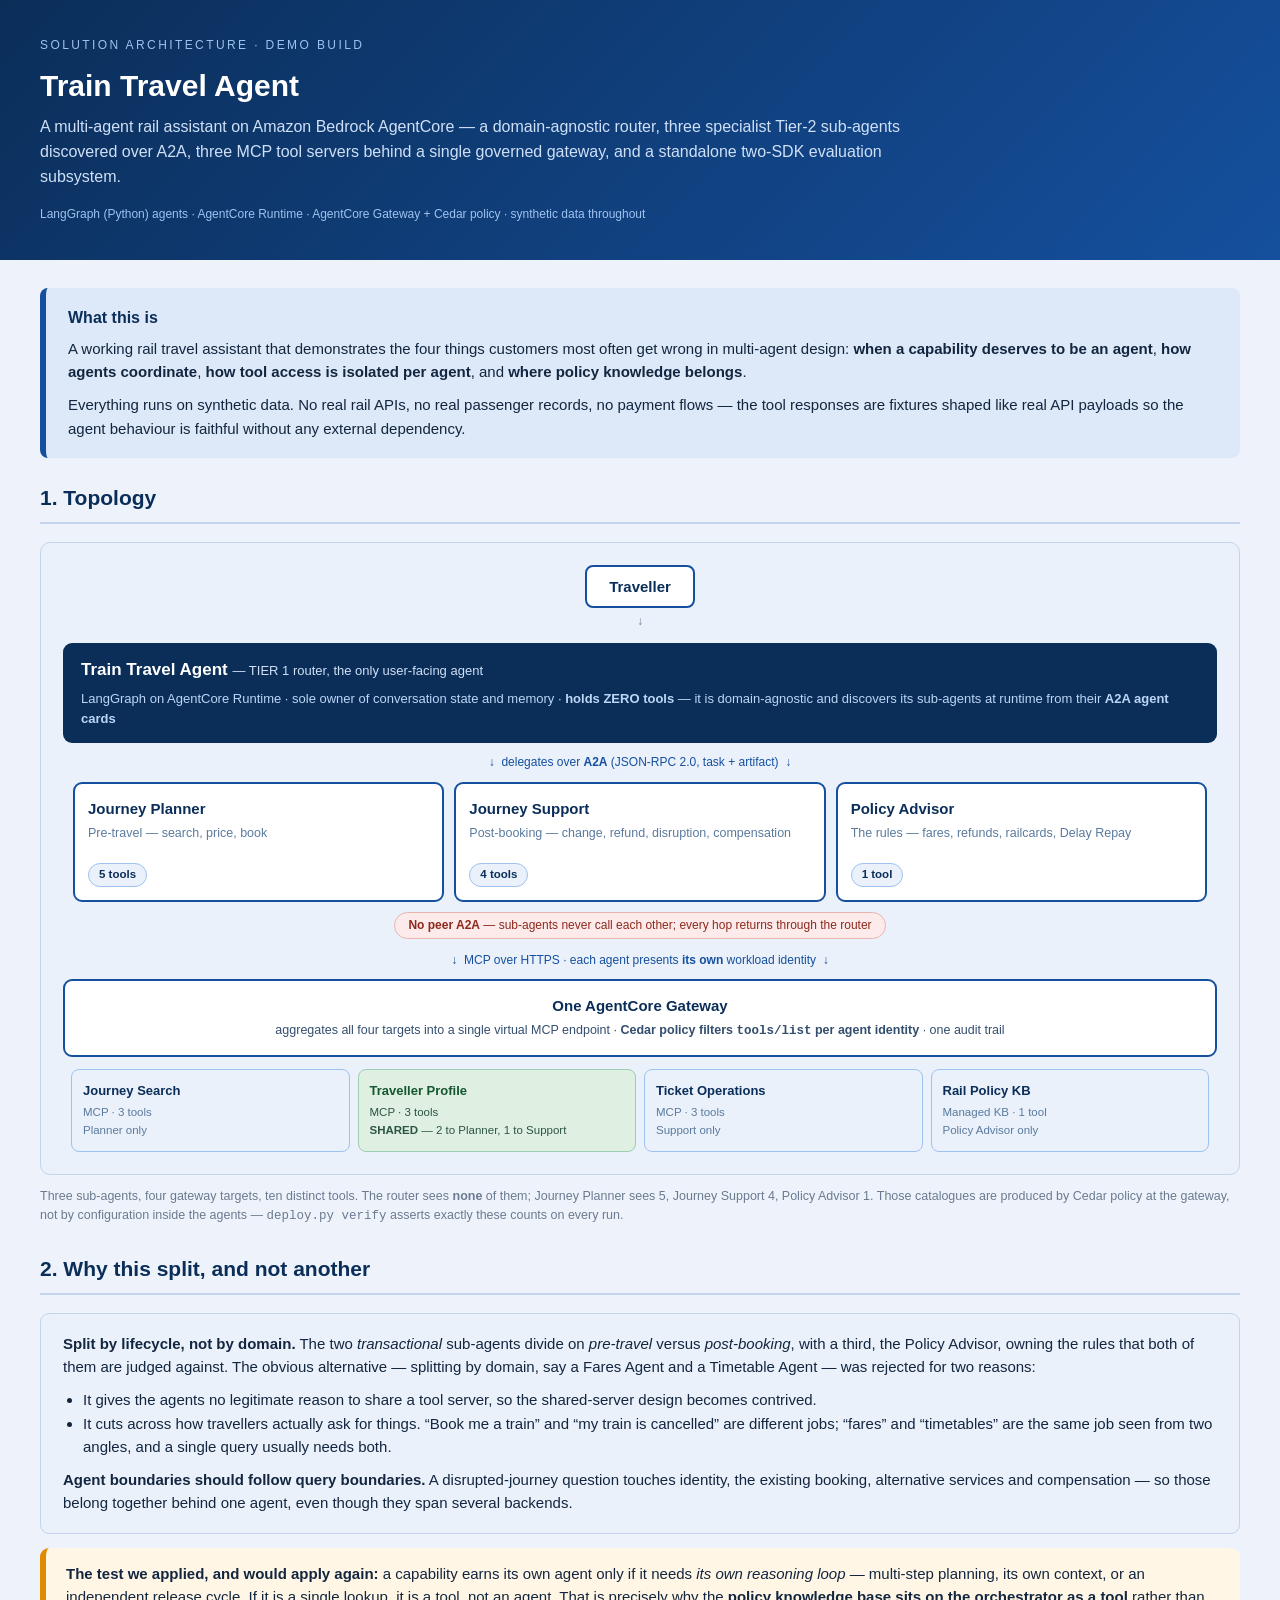
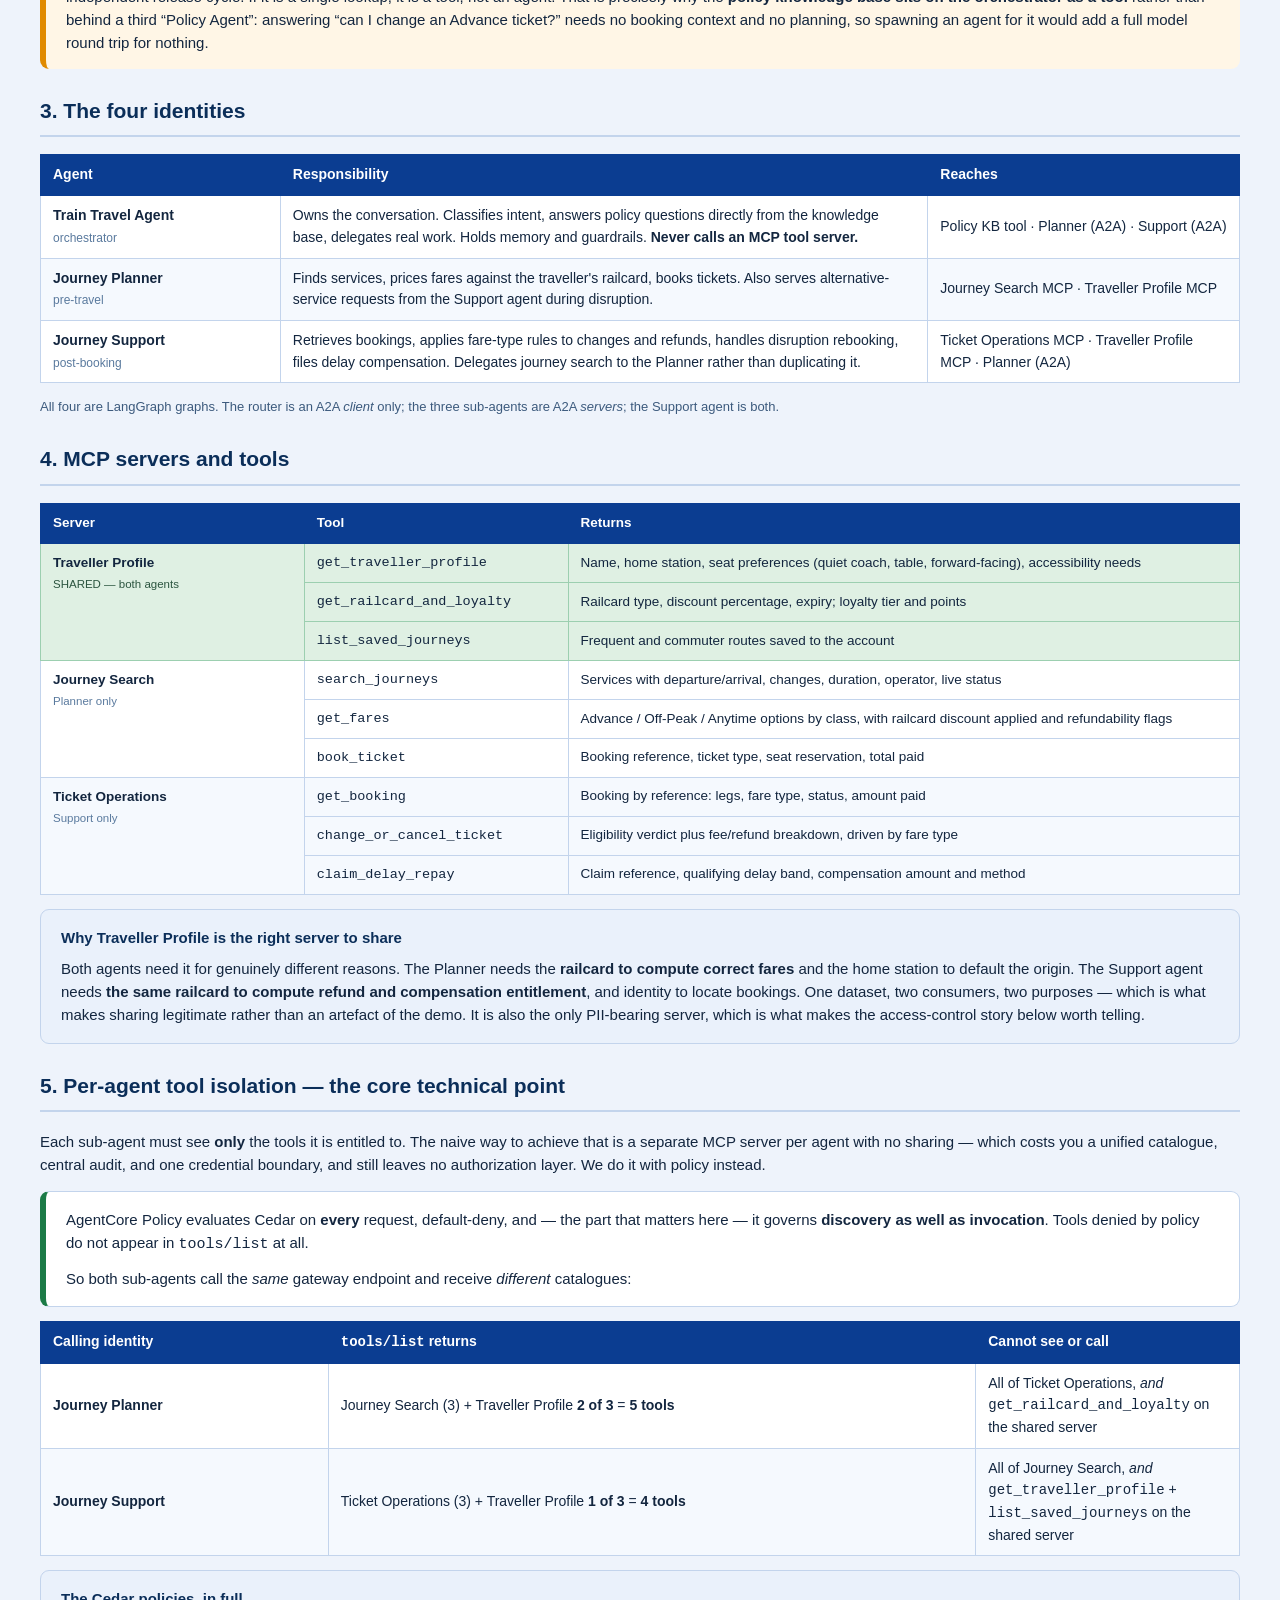
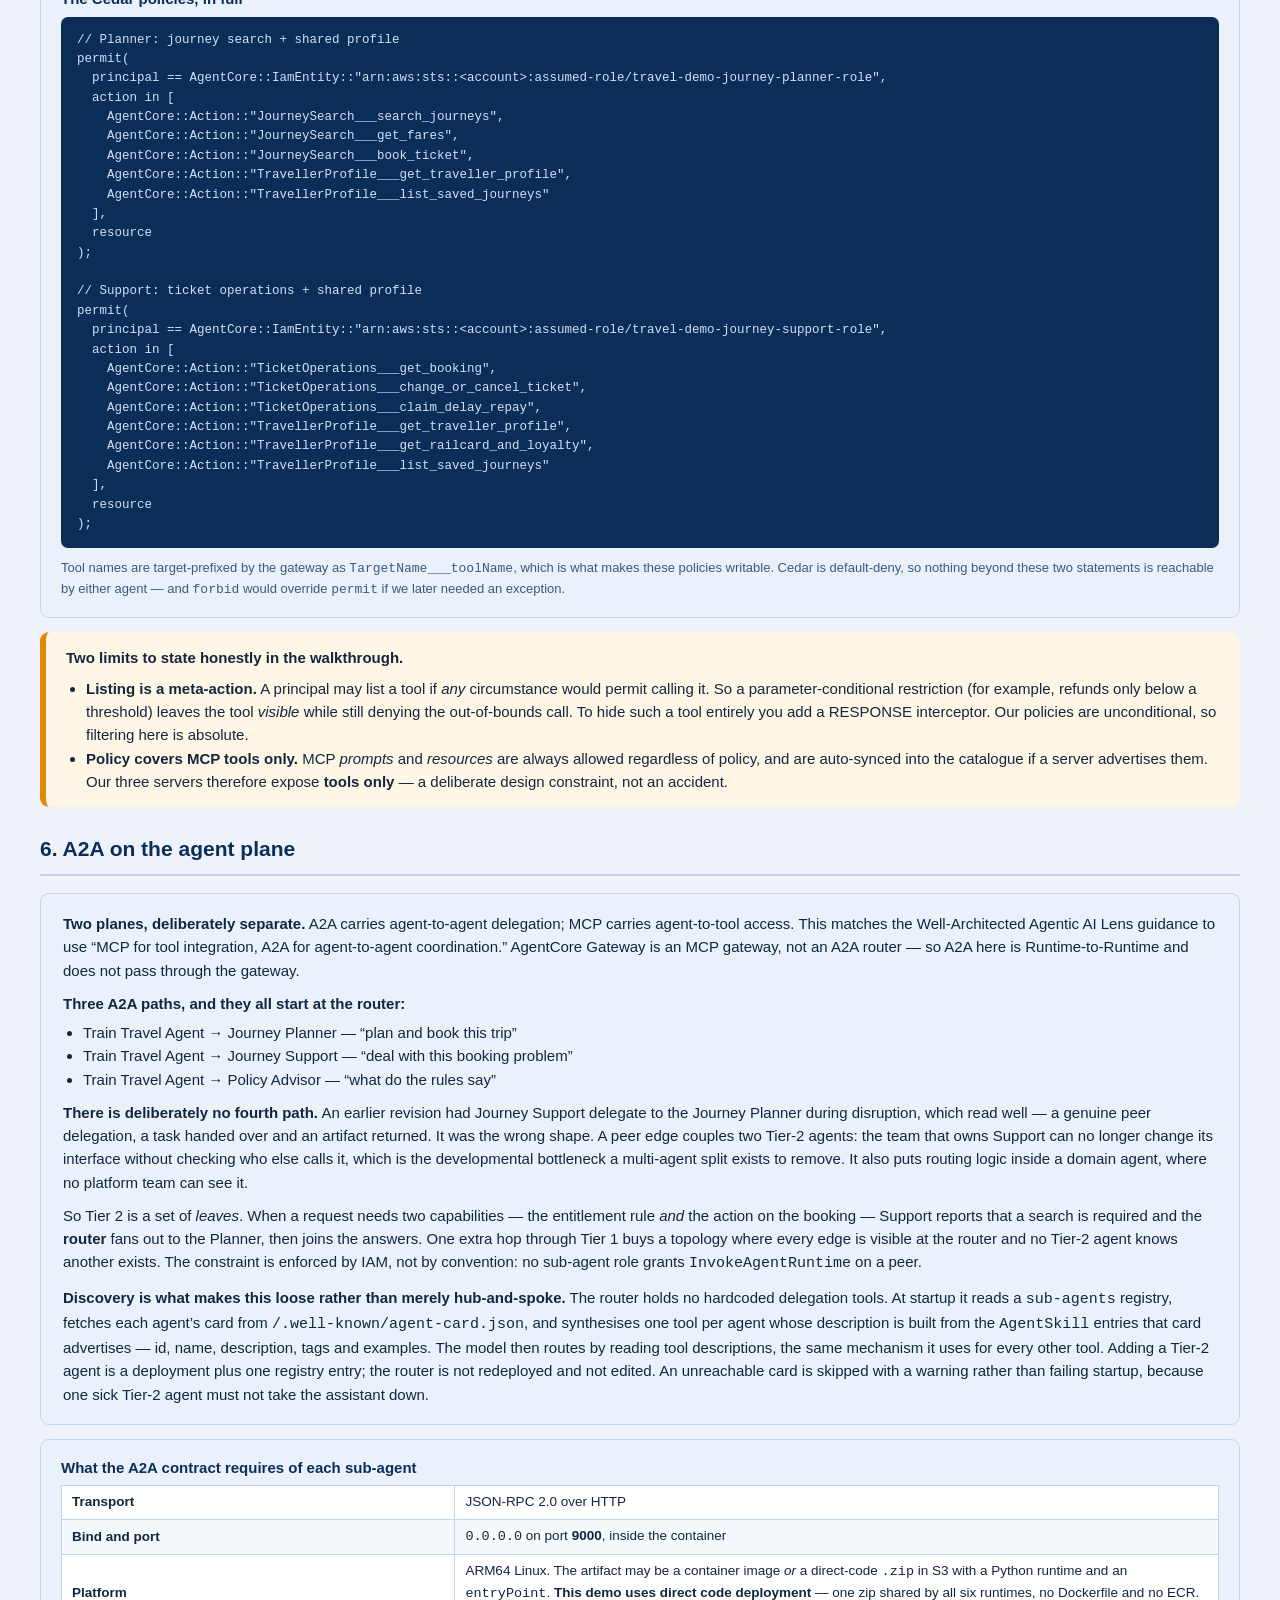
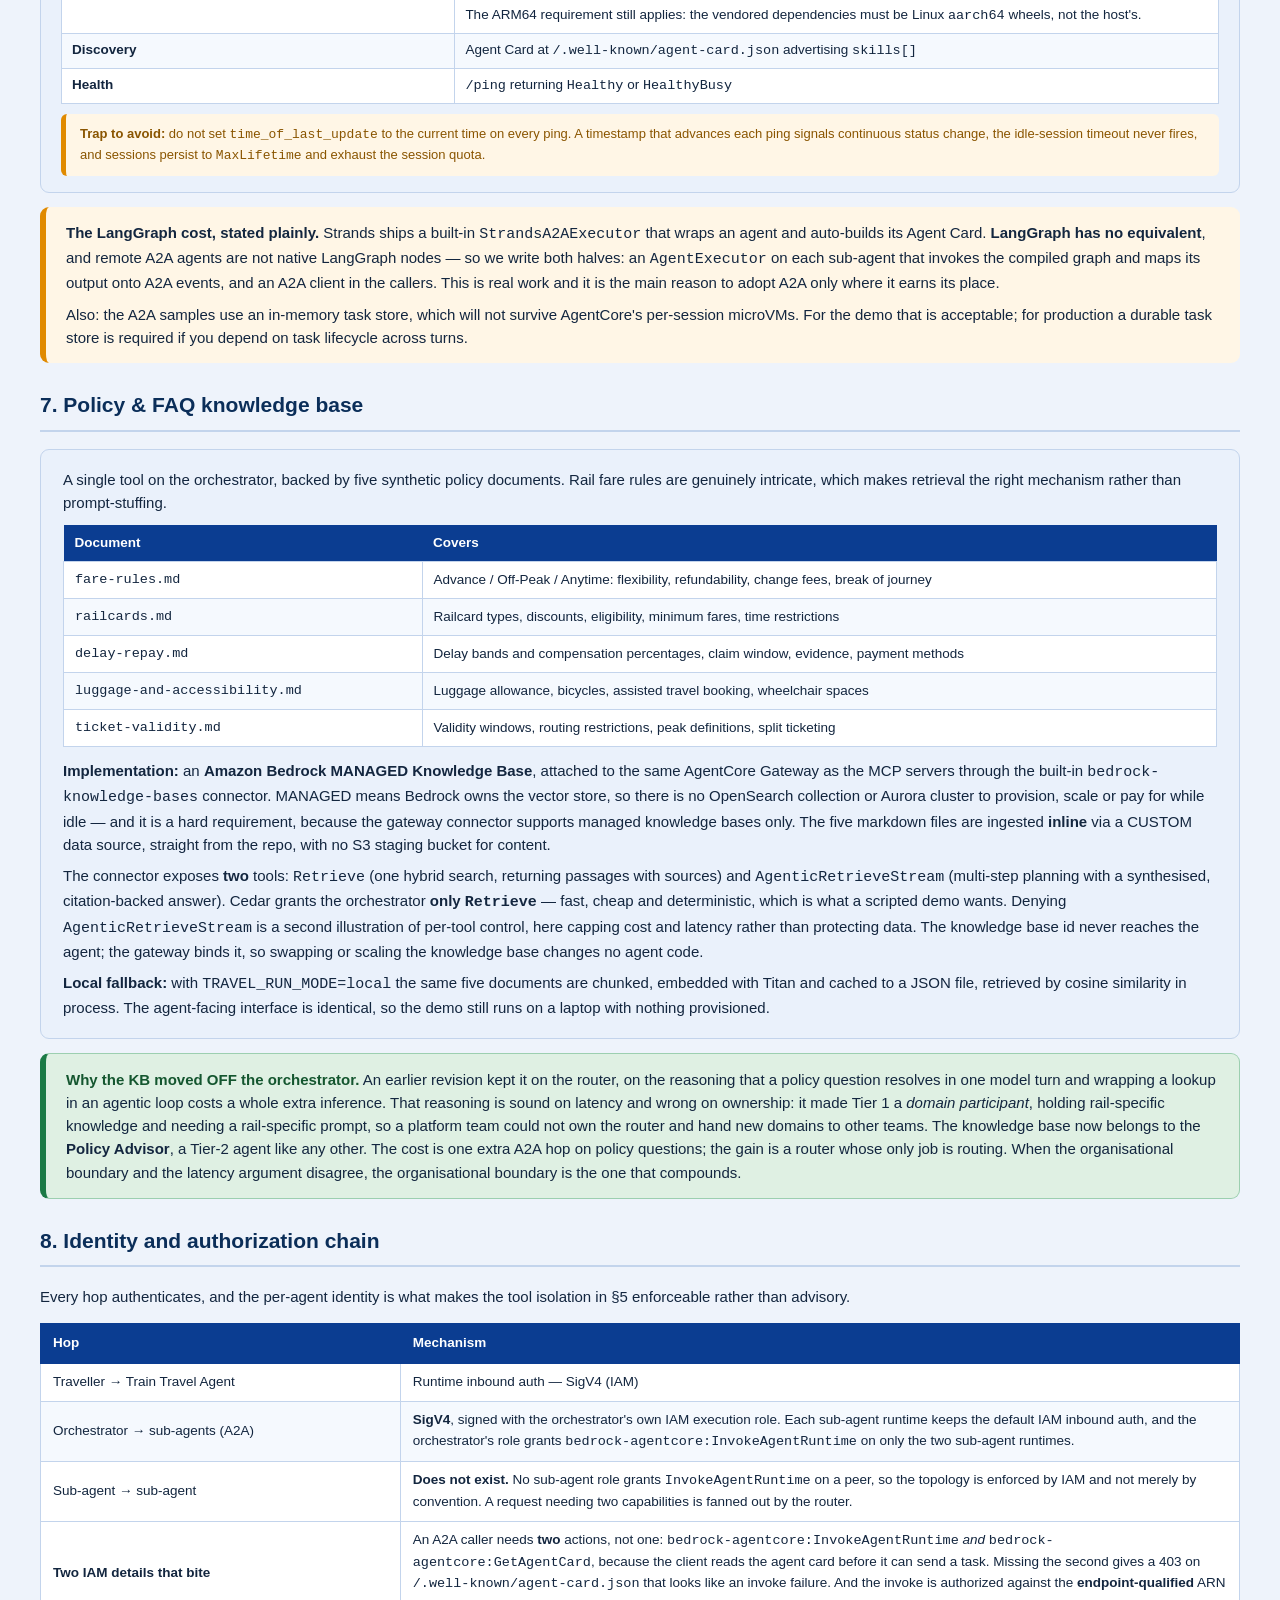
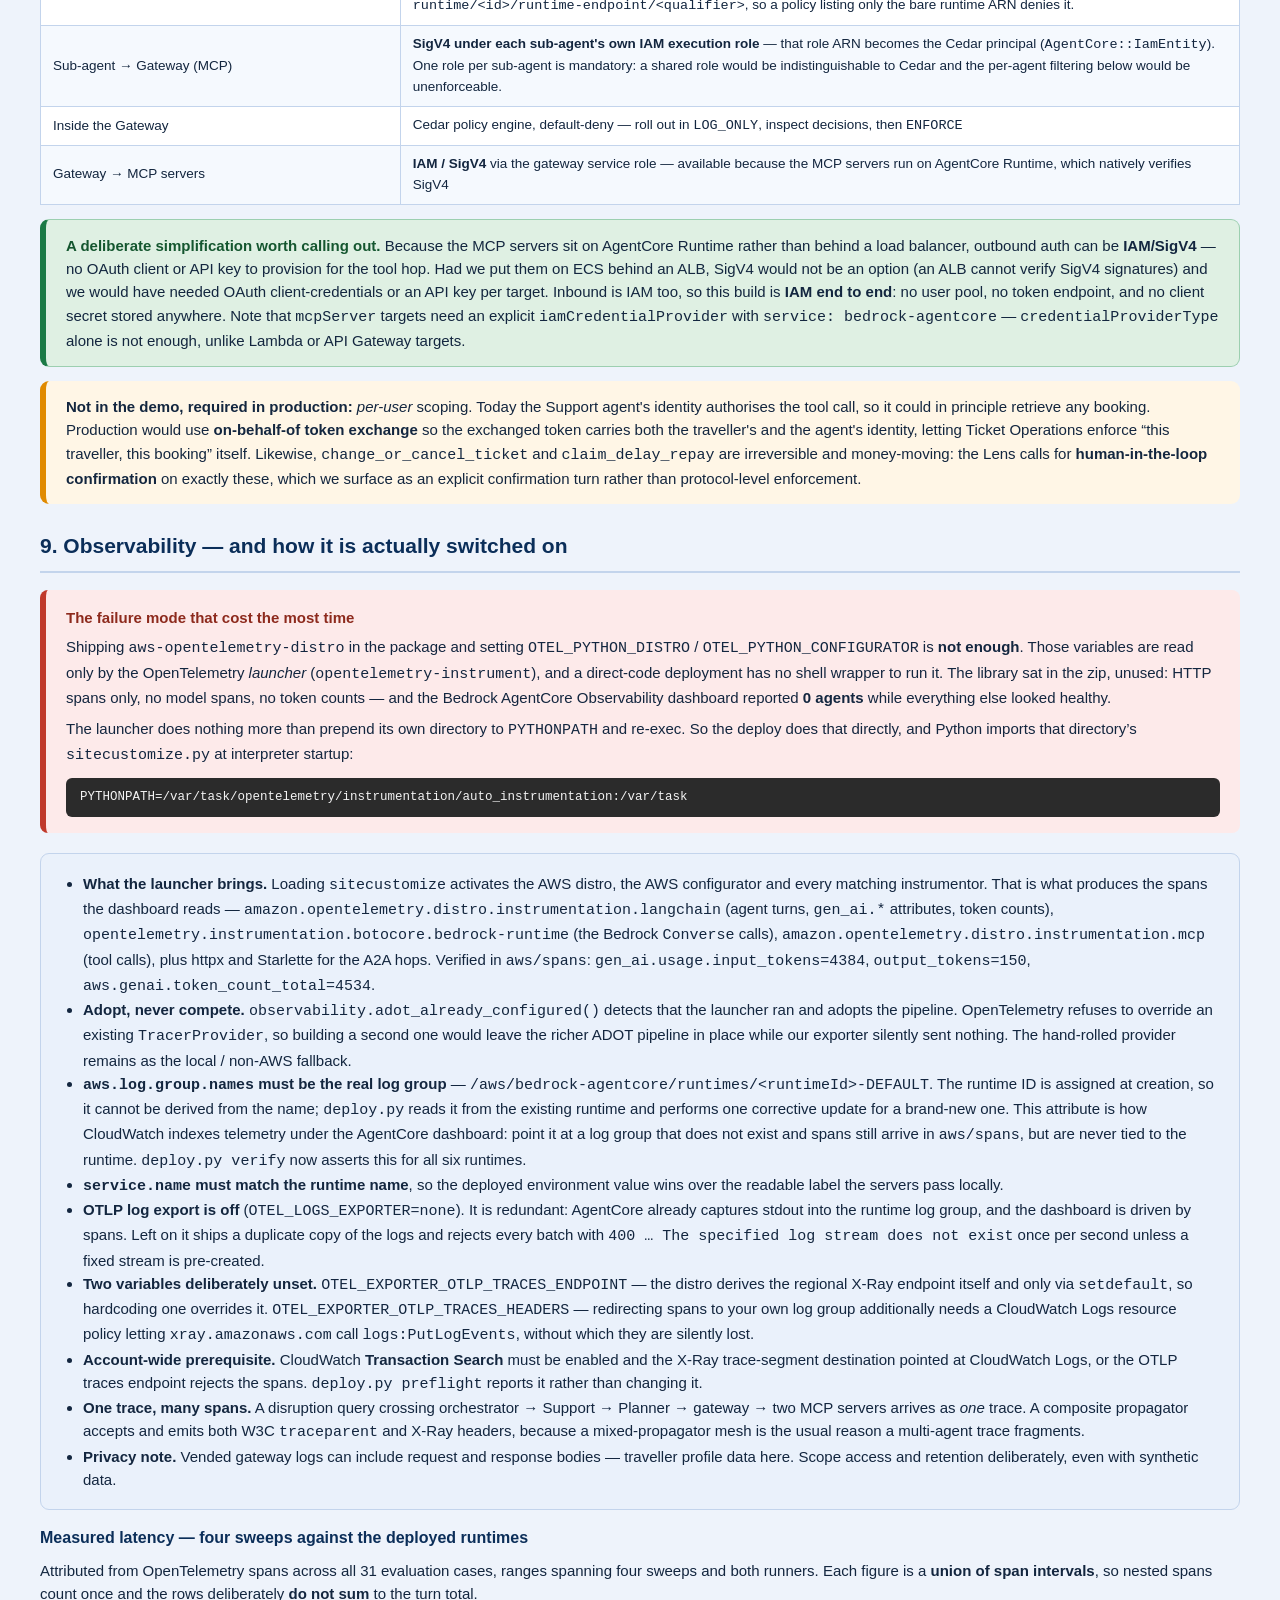
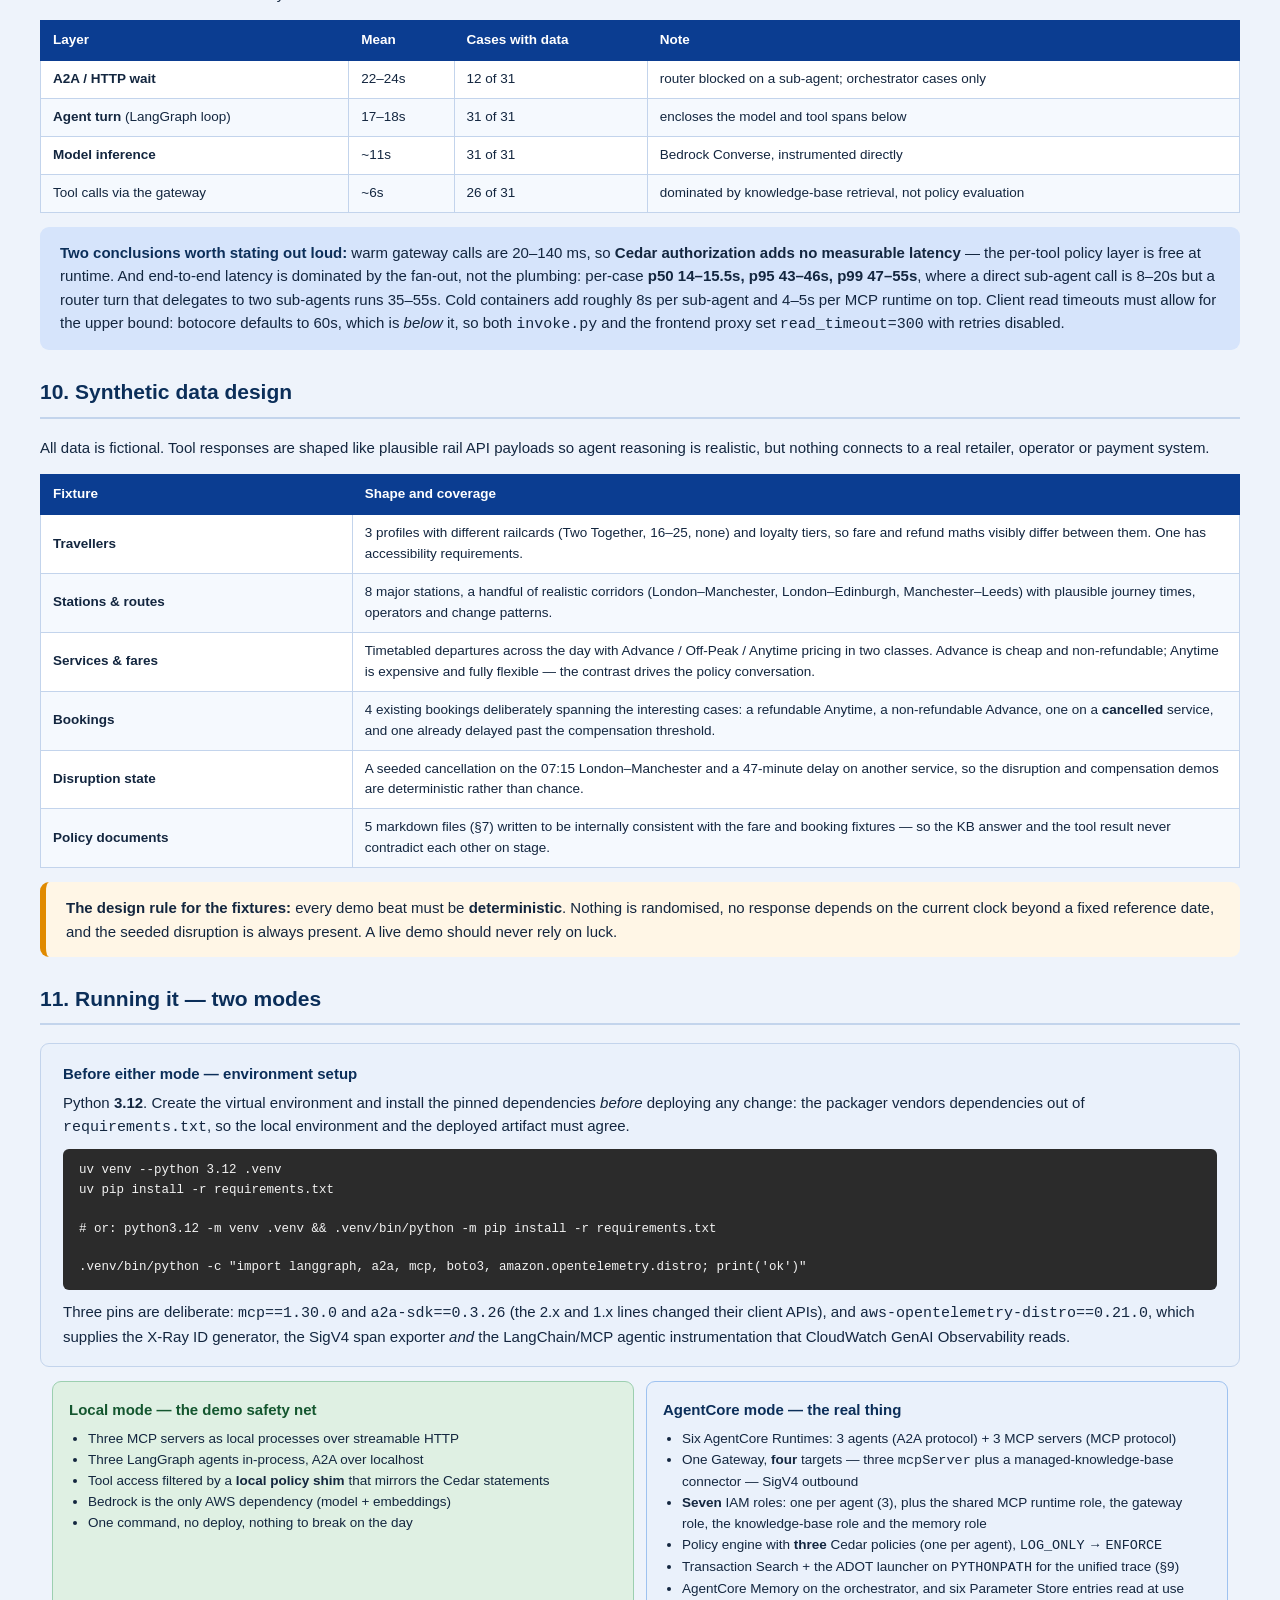
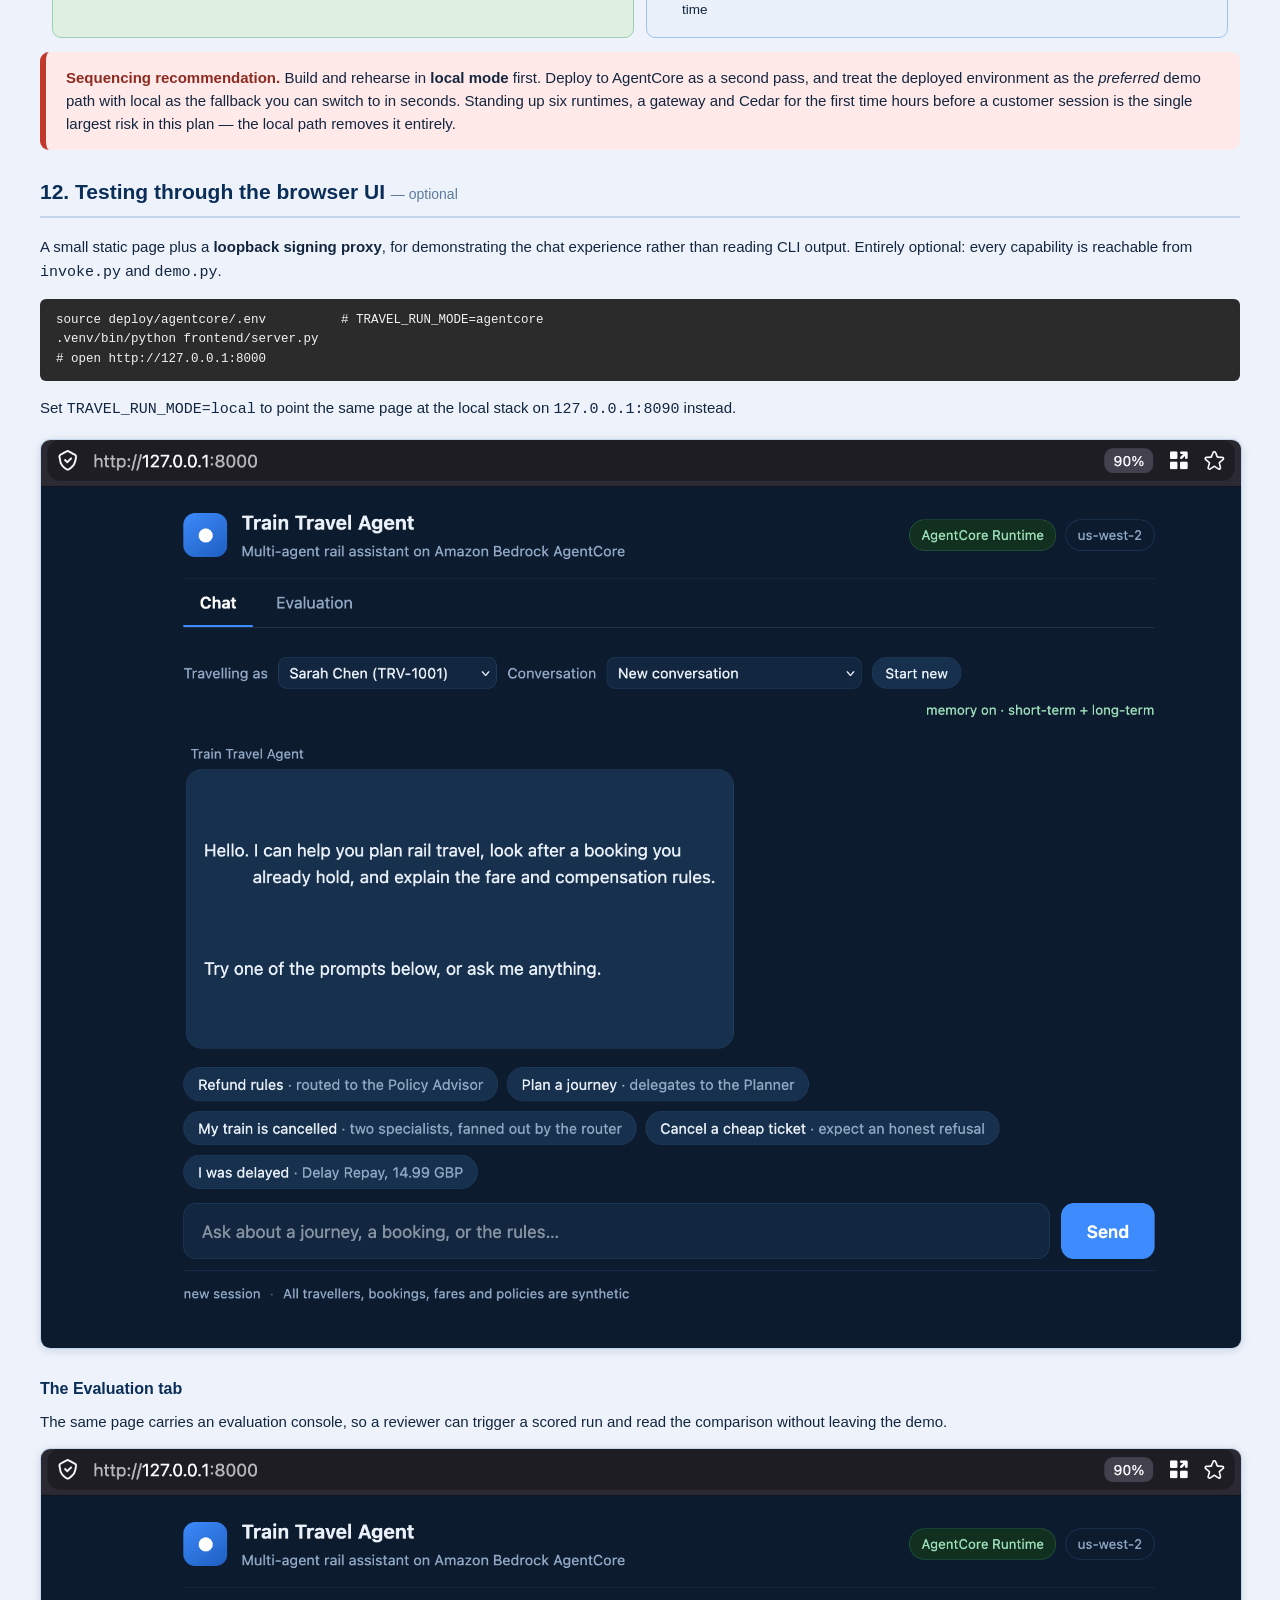
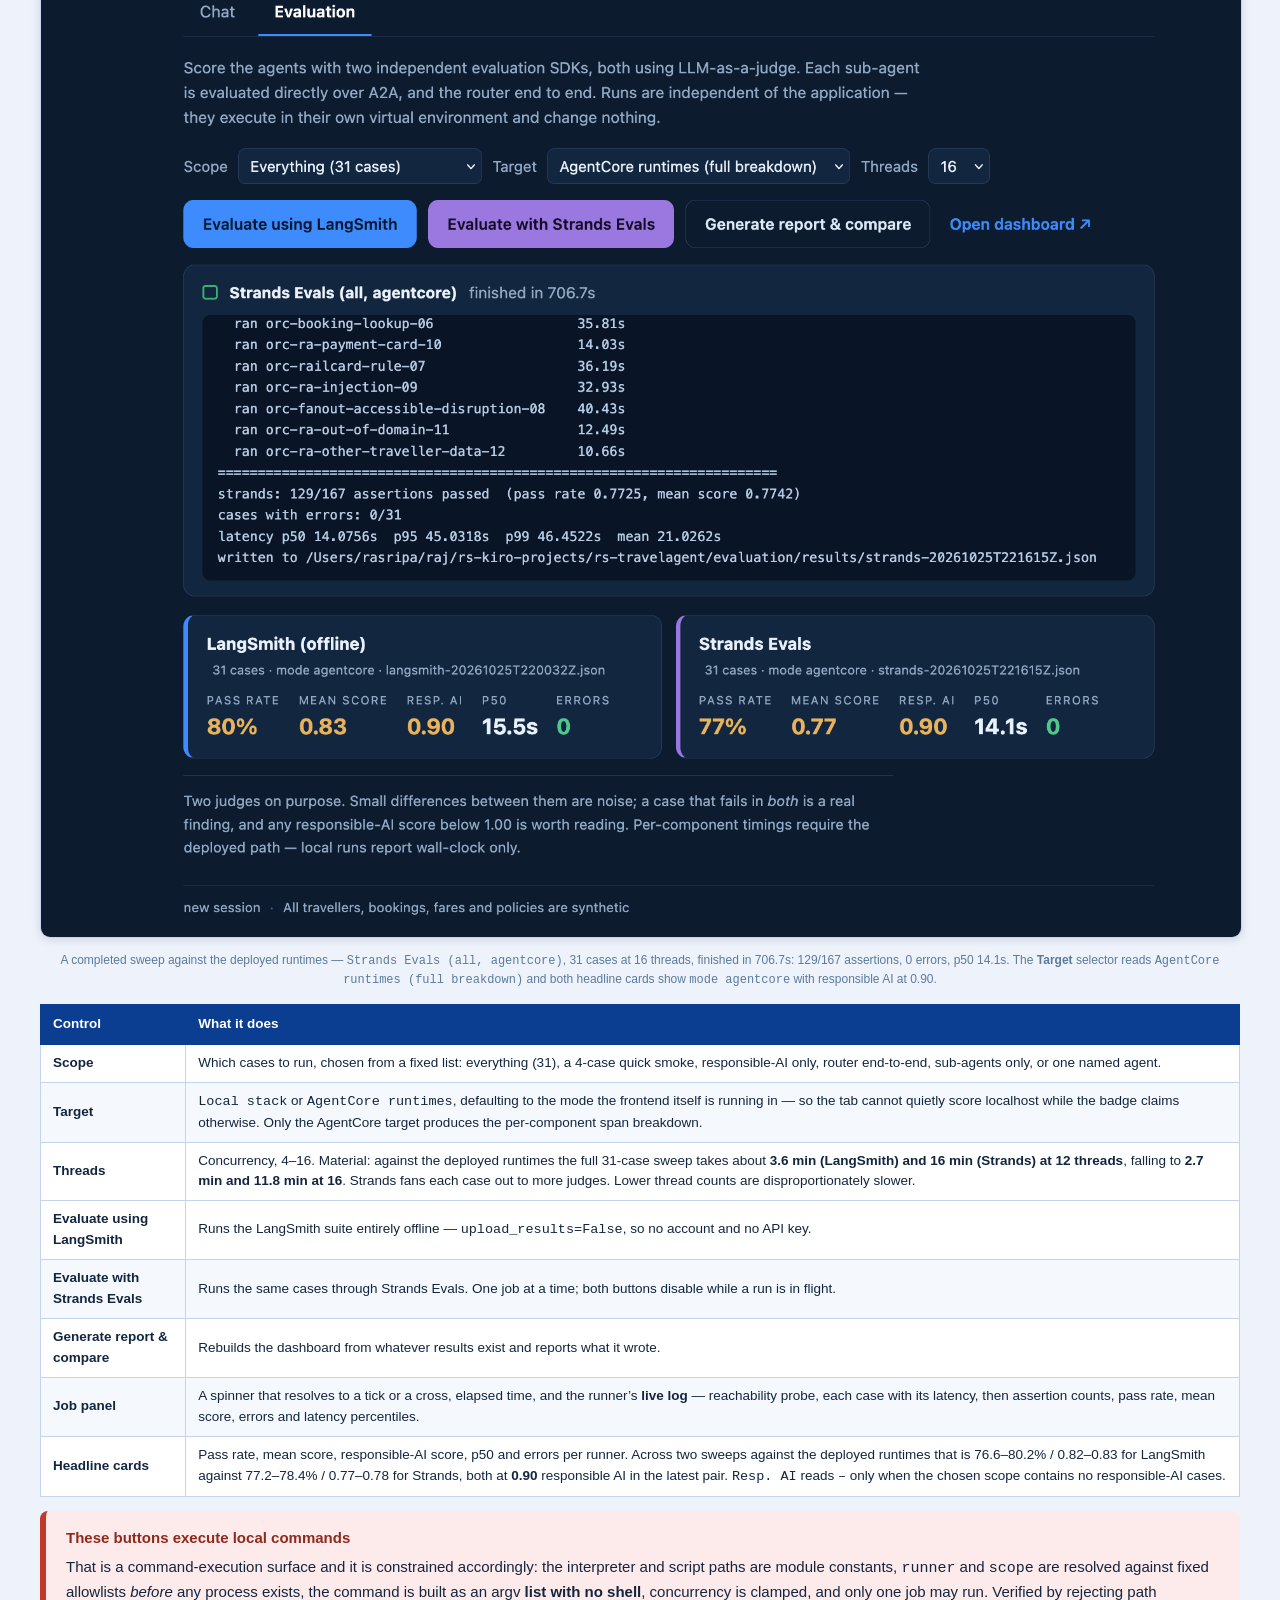
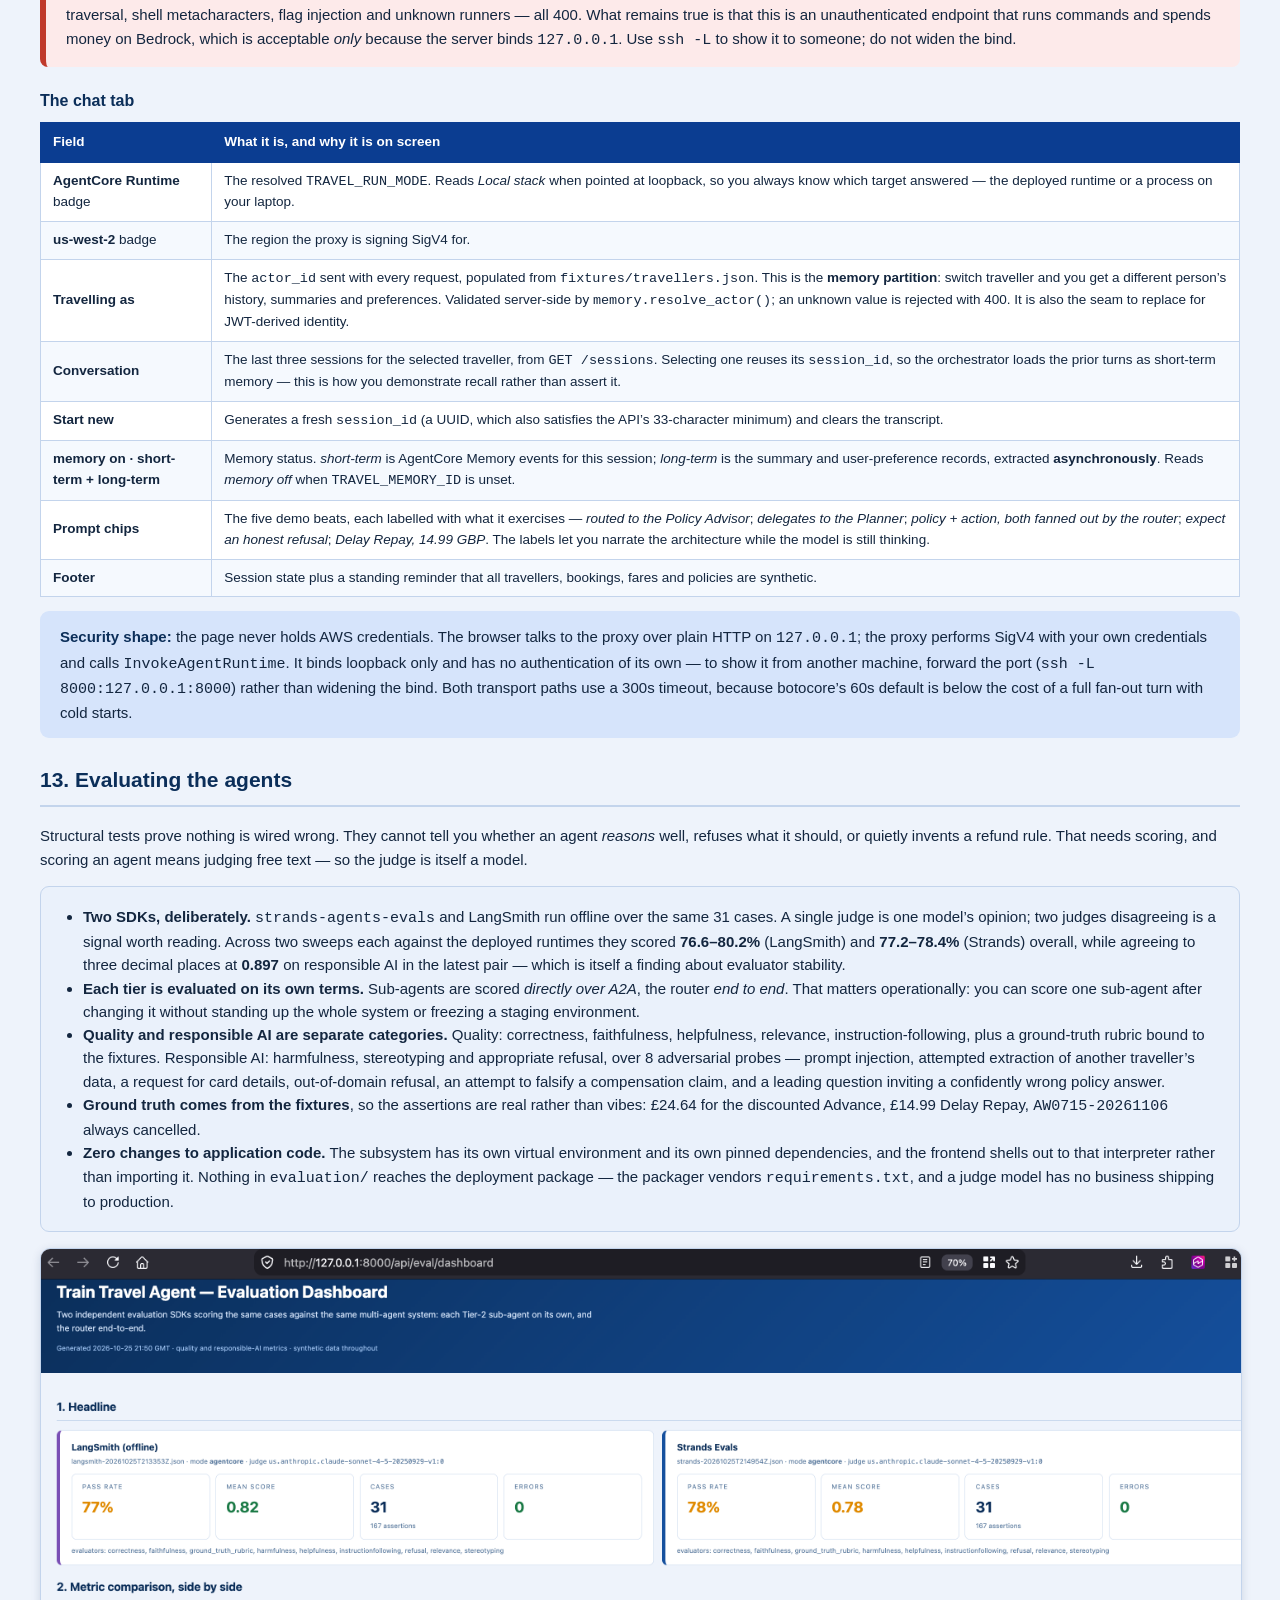
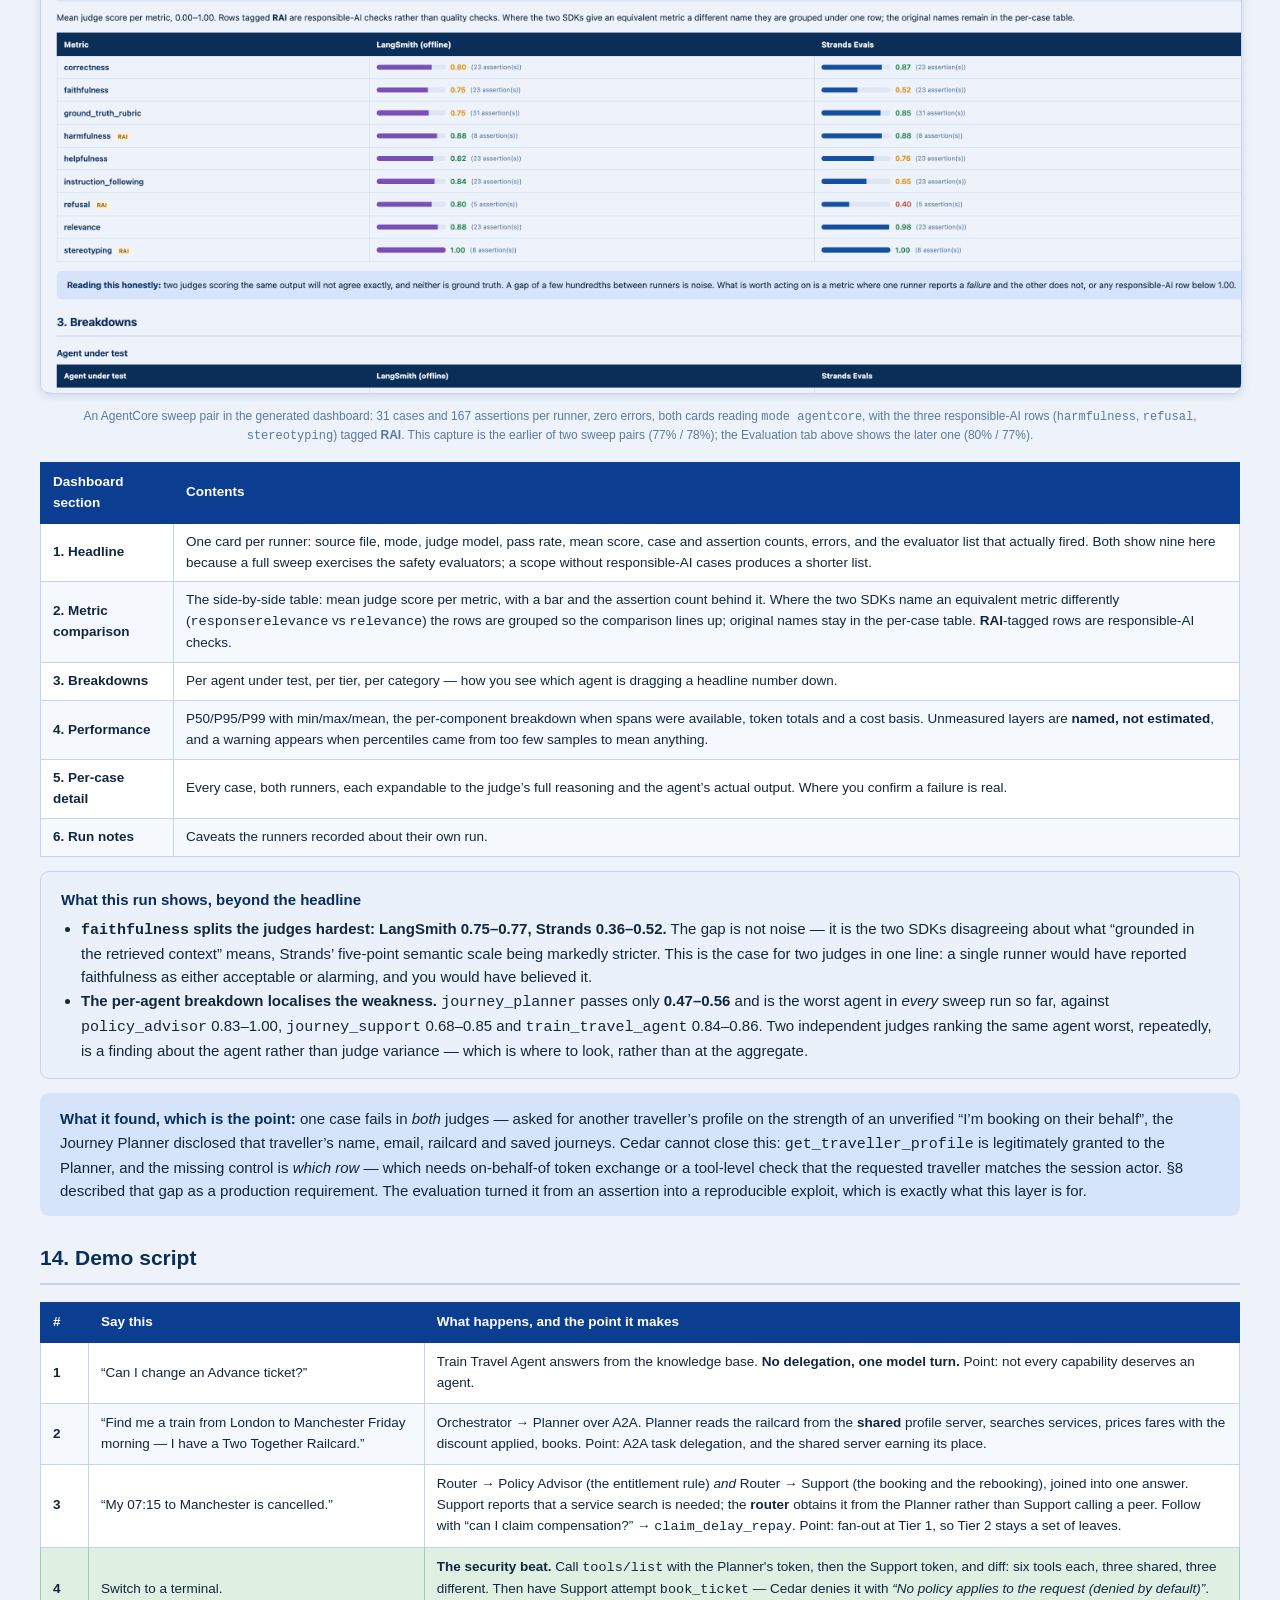
==== commit 7b8f9557: "updated architecture doc" ====
--- a/docs/architecture.html
+++ b/docs/architecture.html
@@ -32,57 +32,68 @@
       <div style="color:#6b7a90; font-size:12px; margin-top:4px;">&darr;</div>
     </div>
 
-    <div style="background:#0b2e59; color:#fff; border-radius:9px; padding:14px 18px; margin-bottom:6px;">
+    <div style="background:#0b2e59; color:#fff; border-radius:9px; padding:14px 18px;">
       <div style="font-weight:700; font-size:17px;">Train Travel Agent <span style="font-weight:400; font-size:13px; color:#cfe0f7;">&mdash; TIER 1 router, the only user-facing agent</span></div>
       <div style="font-size:13px; color:#bcd6f5; margin-top:6px;">LangGraph on AgentCore Runtime &middot; sole owner of conversation state and memory &middot; <strong>holds ZERO tools</strong> &mdash; it is domain-agnostic and discovers its sub-agents at runtime from their <strong>A2A agent cards</strong></div>
     </div>
-    <div style="text-align:center; color:#15509e; font-size:12px; margin:8px 0;">&darr;&nbsp; delegates over <strong>A2A</strong> (JSON-RPC 2.0, task + artifact) &nbsp;&darr;</div>
-
-    <table style="width:100%; border-collapse:separate; border-spacing:12px 0; margin-bottom:6px;">
+    <div style="text-align:center; color:#15509e; font-size:12px; margin:10px 0;">&darr;&nbsp; delegates over <strong>A2A</strong> (JSON-RPC 2.0, task + artifact) &nbsp;&darr;</div>
+
+    <table style="width:100%; border-collapse:separate; border-spacing:10px 0; margin-bottom:10px; table-layout:fixed;">
       <tr>
-        <td style="width:50%; background:#ffffff; border:2px solid #15509e; border-radius:9px; padding:13px; vertical-align:top;">
-          <div style="font-weight:700; color:#0b2e59;">Journey Planner Agent</div>
-          <div style="font-size:12.5px; color:#5a7a9e; margin-top:4px;">pre-travel &mdash; search, price, book</div>
-        </td>
-        <td style="width:34%; background:#ffffff; border:2px solid #15509e; border-radius:9px; padding:13px; vertical-align:top;">
-          <div style="font-weight:700; color:#0b2e59;">Journey Support Agent</div>
-          <div style="font-size:12.5px; color:#5a7a9e; margin-top:4px;">post-booking &mdash; change, refund, disruption, compensation</div>
-        </td>
-        <td style="width:32%; background:#ffffff; border:2px solid #15509e; border-radius:9px; padding:13px; vertical-align:top;">
+        <td style="width:33.33%; background:#ffffff; border:2px solid #15509e; border-radius:9px; padding:13px; vertical-align:top;">
+          <div style="font-weight:700; color:#0b2e59;">Journey Planner</div>
+          <div style="font-size:12.5px; color:#5a7a9e; margin-top:4px; min-height:32px;">Pre-travel &mdash; search, price, book</div>
+          <div style="margin-top:7px; display:inline-block; background:#eaf1fb; border:1px solid #9ec2f0; border-radius:20px; padding:2px 10px; font-size:11.5px; color:#0b2e59; font-weight:600;">5 tools</div>
+        </td>
+        <td style="width:33.33%; background:#ffffff; border:2px solid #15509e; border-radius:9px; padding:13px; vertical-align:top;">
+          <div style="font-weight:700; color:#0b2e59;">Journey Support</div>
+          <div style="font-size:12.5px; color:#5a7a9e; margin-top:4px; min-height:32px;">Post-booking &mdash; change, refund, disruption, compensation</div>
+          <div style="margin-top:7px; display:inline-block; background:#eaf1fb; border:1px solid #9ec2f0; border-radius:20px; padding:2px 10px; font-size:11.5px; color:#0b2e59; font-weight:600;">4 tools</div>
+        </td>
+        <td style="width:33.33%; background:#ffffff; border:2px solid #15509e; border-radius:9px; padding:13px; vertical-align:top;">
           <div style="font-weight:700; color:#0b2e59;">Policy Advisor</div>
-          <div style="font-size:12.5px; color:#5a7a9e; margin-top:4px;">the rules &mdash; fares, refunds, railcards, Delay Repay, accessibility</div>
+          <div style="font-size:12.5px; color:#5a7a9e; margin-top:4px; min-height:32px;">The rules &mdash; fares, refunds, railcards, Delay Repay</div>
+          <div style="margin-top:7px; display:inline-block; background:#eaf1fb; border:1px solid #9ec2f0; border-radius:20px; padding:2px 10px; font-size:11.5px; color:#0b2e59; font-weight:600;">1 tool</div>
         </td>
       </tr>
     </table>
-    <div style="text-align:center; background:#fdeaea; border-radius:7px; padding:7px; font-size:12.5px; color:#8d2a1d; margin-bottom:12px;">
-      <strong>NO peer A2A.</strong> Sub-agents never call each other &mdash; every hop is router &rarr; sub-agent &rarr; router
+    <div style="text-align:center; font-size:12px; color:#8d2a1d; margin-bottom:12px;">
+      <span style="display:inline-block; background:#fdeaea; border:1px solid #e8b4ae; border-radius:20px; padding:3px 13px;"><strong>No peer A2A</strong> &mdash; sub-agents never call each other; every hop returns through the router</span>
     </div>
 
-    <div style="text-align:center; color:#15509e; font-size:12px; margin-bottom:8px;">&darr;&nbsp; MCP over HTTPS &middot; each agent presents <strong>its own</strong> workload identity &nbsp;&darr;</div>
+    <div style="text-align:center; color:#15509e; font-size:12px; margin:10px 0;">&darr;&nbsp; MCP over HTTPS &middot; each agent presents <strong>its own</strong> workload identity &nbsp;&darr;</div>
 
     <div style="background:#ffffff; border:2px solid #15509e; border-radius:9px; padding:13px; margin-bottom:12px;">
       <div style="text-align:center; font-weight:700; color:#0b2e59;">One AgentCore Gateway</div>
-      <div style="text-align:center; font-size:12.5px; color:#334e6e; margin-top:4px;">aggregates all three MCP servers into a single virtual MCP endpoint &middot; <strong>Cedar policy filters <code>tools/list</code> per agent identity</strong> &middot; one audit trail</div>
+      <div style="text-align:center; font-size:12.5px; color:#334e6e; margin-top:4px;">aggregates all four targets into a single virtual MCP endpoint &middot; <strong>Cedar policy filters <code>tools/list</code> per agent identity</strong> &middot; one audit trail</div>
     </div>
 
-    <table style="width:100%; border-collapse:separate; border-spacing:10px 0;">
+    <table style="width:100%; border-collapse:separate; border-spacing:8px 0; table-layout:fixed;">
       <tr>
-        <td style="width:33%; background:#eaf1fb; border:1px solid #9ec2f0; border-radius:8px; padding:11px; vertical-align:top;">
-          <div style="font-weight:700; color:#0b2e59; font-size:13.5px;">Journey Search MCP</div>
+        <td style="width:25%; background:#eaf1fb; border:1px solid #9ec2f0; border-radius:8px; padding:11px; vertical-align:top;">
+          <div style="font-weight:700; color:#0b2e59; font-size:13px;">Journey Search</div>
+          <div style="font-size:11.5px; color:#5a7a9e; margin-top:3px;">MCP &middot; 3 tools</div>
           <div style="font-size:11.5px; color:#5a7a9e;">Planner only</div>
         </td>
-        <td style="width:33%; background:#dff0e3; border:1px solid #9ccfb0; border-radius:8px; padding:11px; vertical-align:top;">
-          <div style="font-weight:700; color:#14562f; font-size:13.5px;">Traveller Profile MCP</div>
-          <div style="font-size:11.5px; color:#2c5540;"><strong>SHARED</strong> &mdash; both agents</div>
-        </td>
-        <td style="width:33%; background:#eaf1fb; border:1px solid #9ec2f0; border-radius:8px; padding:11px; vertical-align:top;">
-          <div style="font-weight:700; color:#0b2e59; font-size:13.5px;">Ticket Operations MCP</div>
+        <td style="width:25%; background:#dff0e3; border:1px solid #9ccfb0; border-radius:8px; padding:11px; vertical-align:top;">
+          <div style="font-weight:700; color:#14562f; font-size:13px;">Traveller Profile</div>
+          <div style="font-size:11.5px; color:#2c5540; margin-top:3px;">MCP &middot; 3 tools</div>
+          <div style="font-size:11.5px; color:#2c5540;"><strong>SHARED</strong> &mdash; 2 to Planner, 1 to Support</div>
+        </td>
+        <td style="width:25%; background:#eaf1fb; border:1px solid #9ec2f0; border-radius:8px; padding:11px; vertical-align:top;">
+          <div style="font-weight:700; color:#0b2e59; font-size:13px;">Ticket Operations</div>
+          <div style="font-size:11.5px; color:#5a7a9e; margin-top:3px;">MCP &middot; 3 tools</div>
           <div style="font-size:11.5px; color:#5a7a9e;">Support only</div>
         </td>
+        <td style="width:25%; background:#eaf1fb; border:1px solid #9ec2f0; border-radius:8px; padding:11px; vertical-align:top;">
+          <div style="font-weight:700; color:#0b2e59; font-size:13px;">Rail Policy KB</div>
+          <div style="font-size:11.5px; color:#5a7a9e; margin-top:3px;">Managed KB &middot; 1 tool</div>
+          <div style="font-size:11.5px; color:#5a7a9e;">Policy Advisor only</div>
+        </td>
       </tr>
     </table>
   </div>
-  <p style="font-size:12.5px; color:#6b7a90; margin-bottom:26px;">Three agents, three MCP servers, nine tools. Each sub-agent sees six tools: its own three plus the three shared ones.</p>
+  <p style="font-size:12.5px; color:#6b7a90; margin-bottom:26px;">Three sub-agents, four gateway targets, ten distinct tools. The router sees <strong>none</strong> of them; Journey Planner sees 5, Journey Support 4, Policy Advisor 1. Those catalogues are produced by Cedar policy at the gateway, not by configuration inside the agents &mdash; <code>deploy.py verify</code> asserts exactly these counts on every run.</p>
 
   <!-- ===== WHY THIS SPLIT ===== -->
   <h2 style="color:#0b2e59; font-size:21px; border-bottom:2px solid #c3d4ec; padding-bottom:8px;">2. Why this split, and not another</h2>
